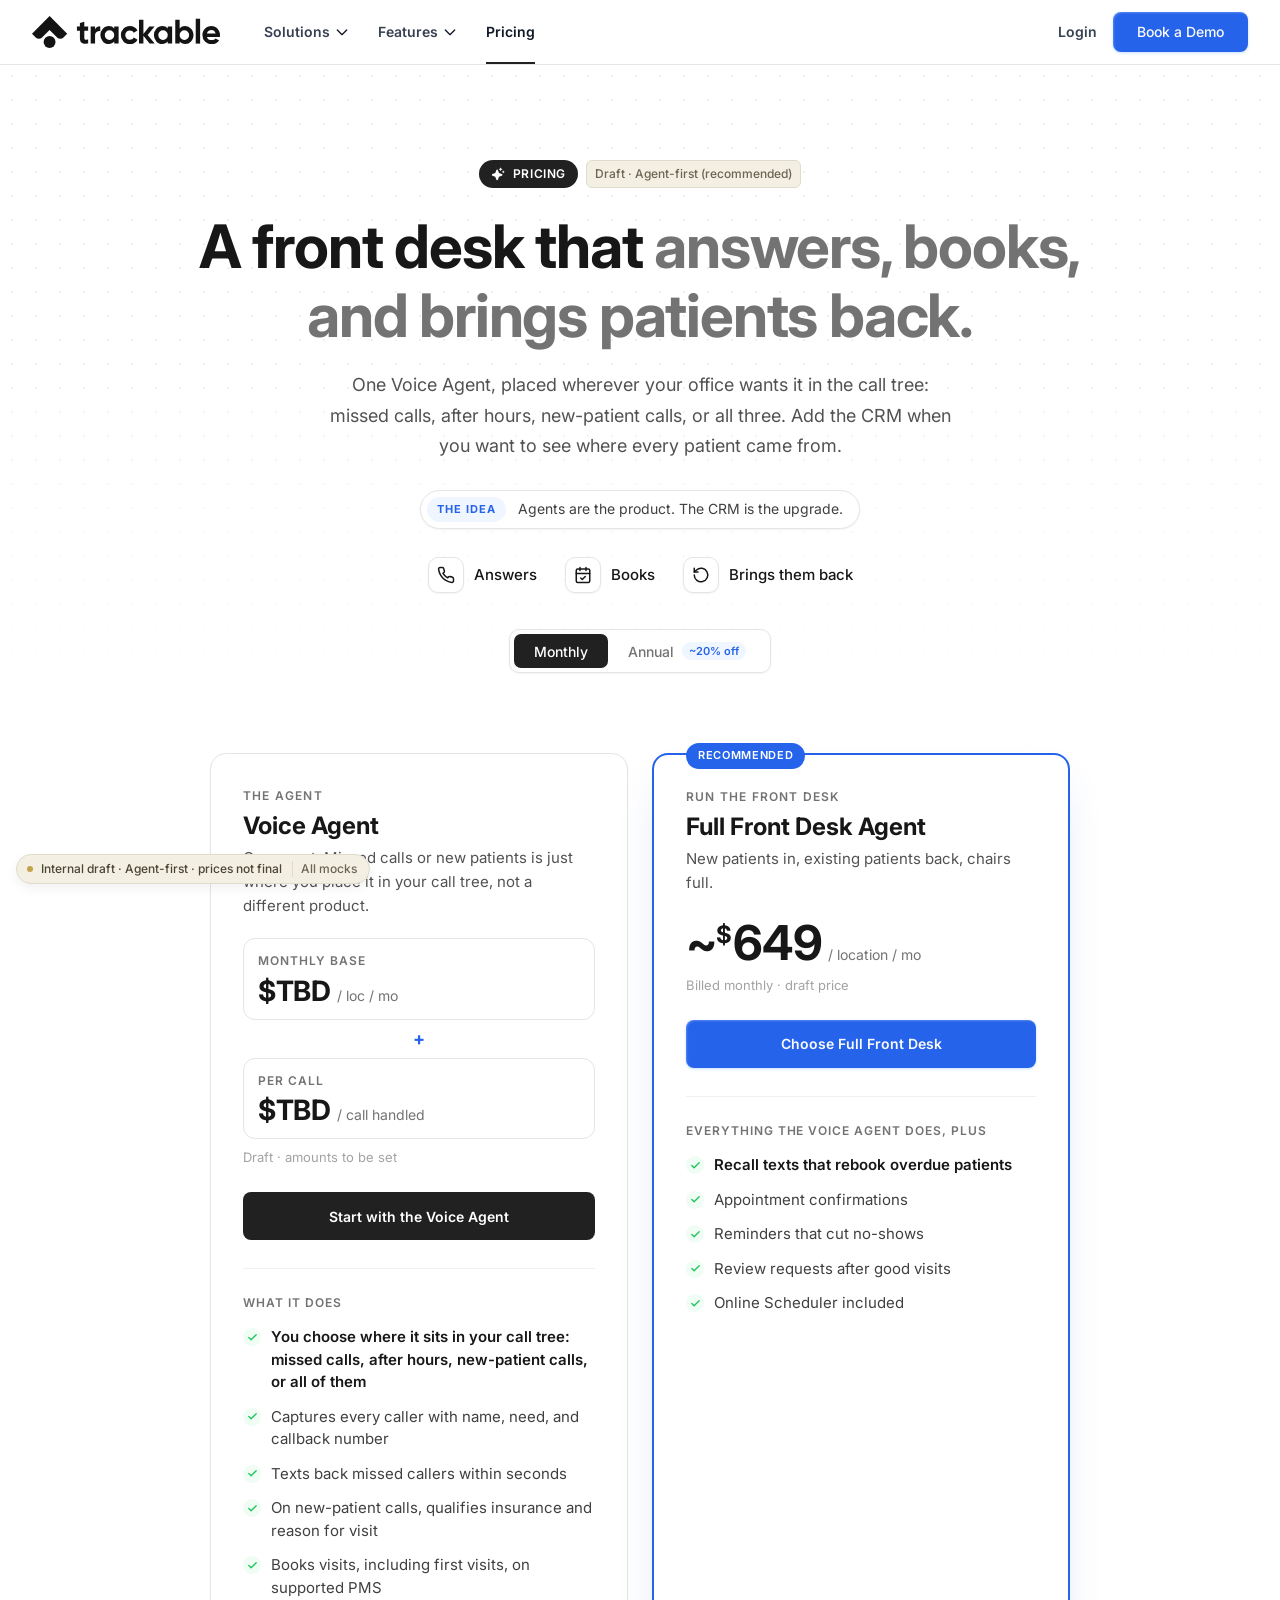
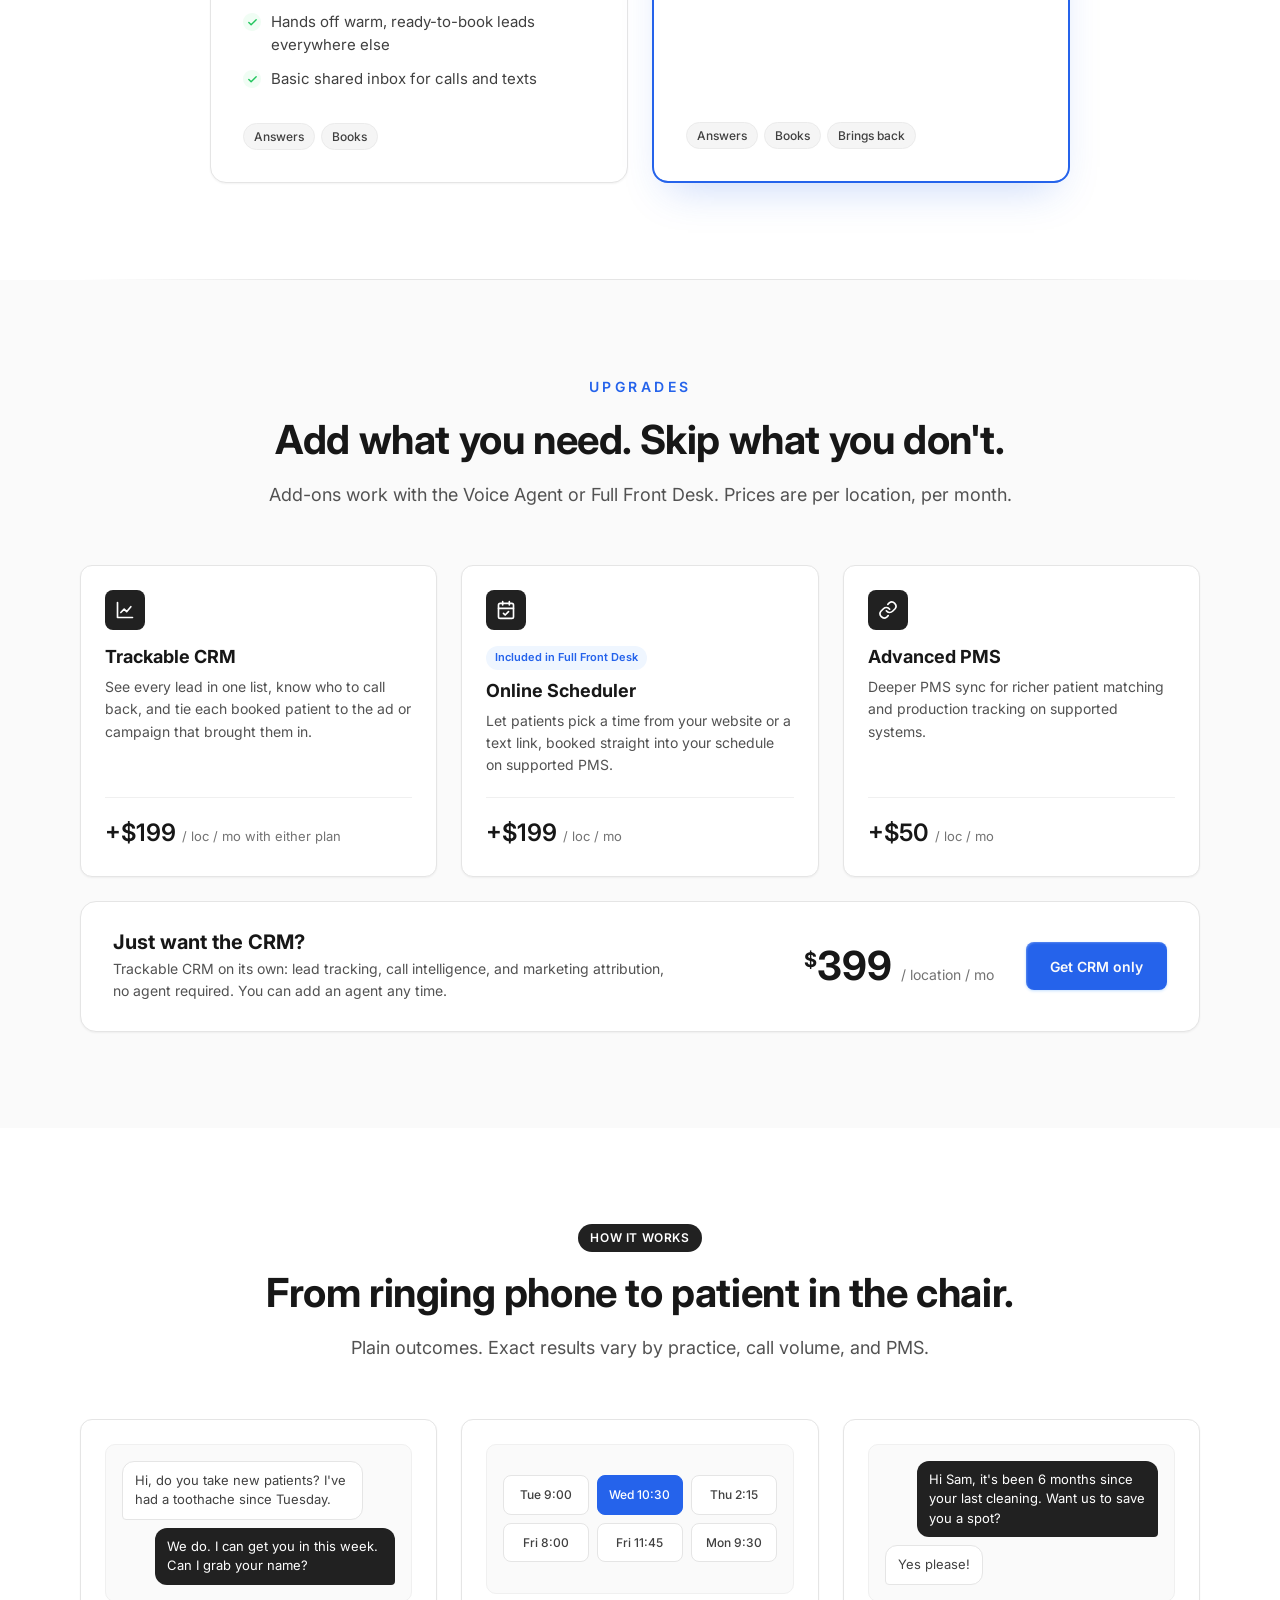
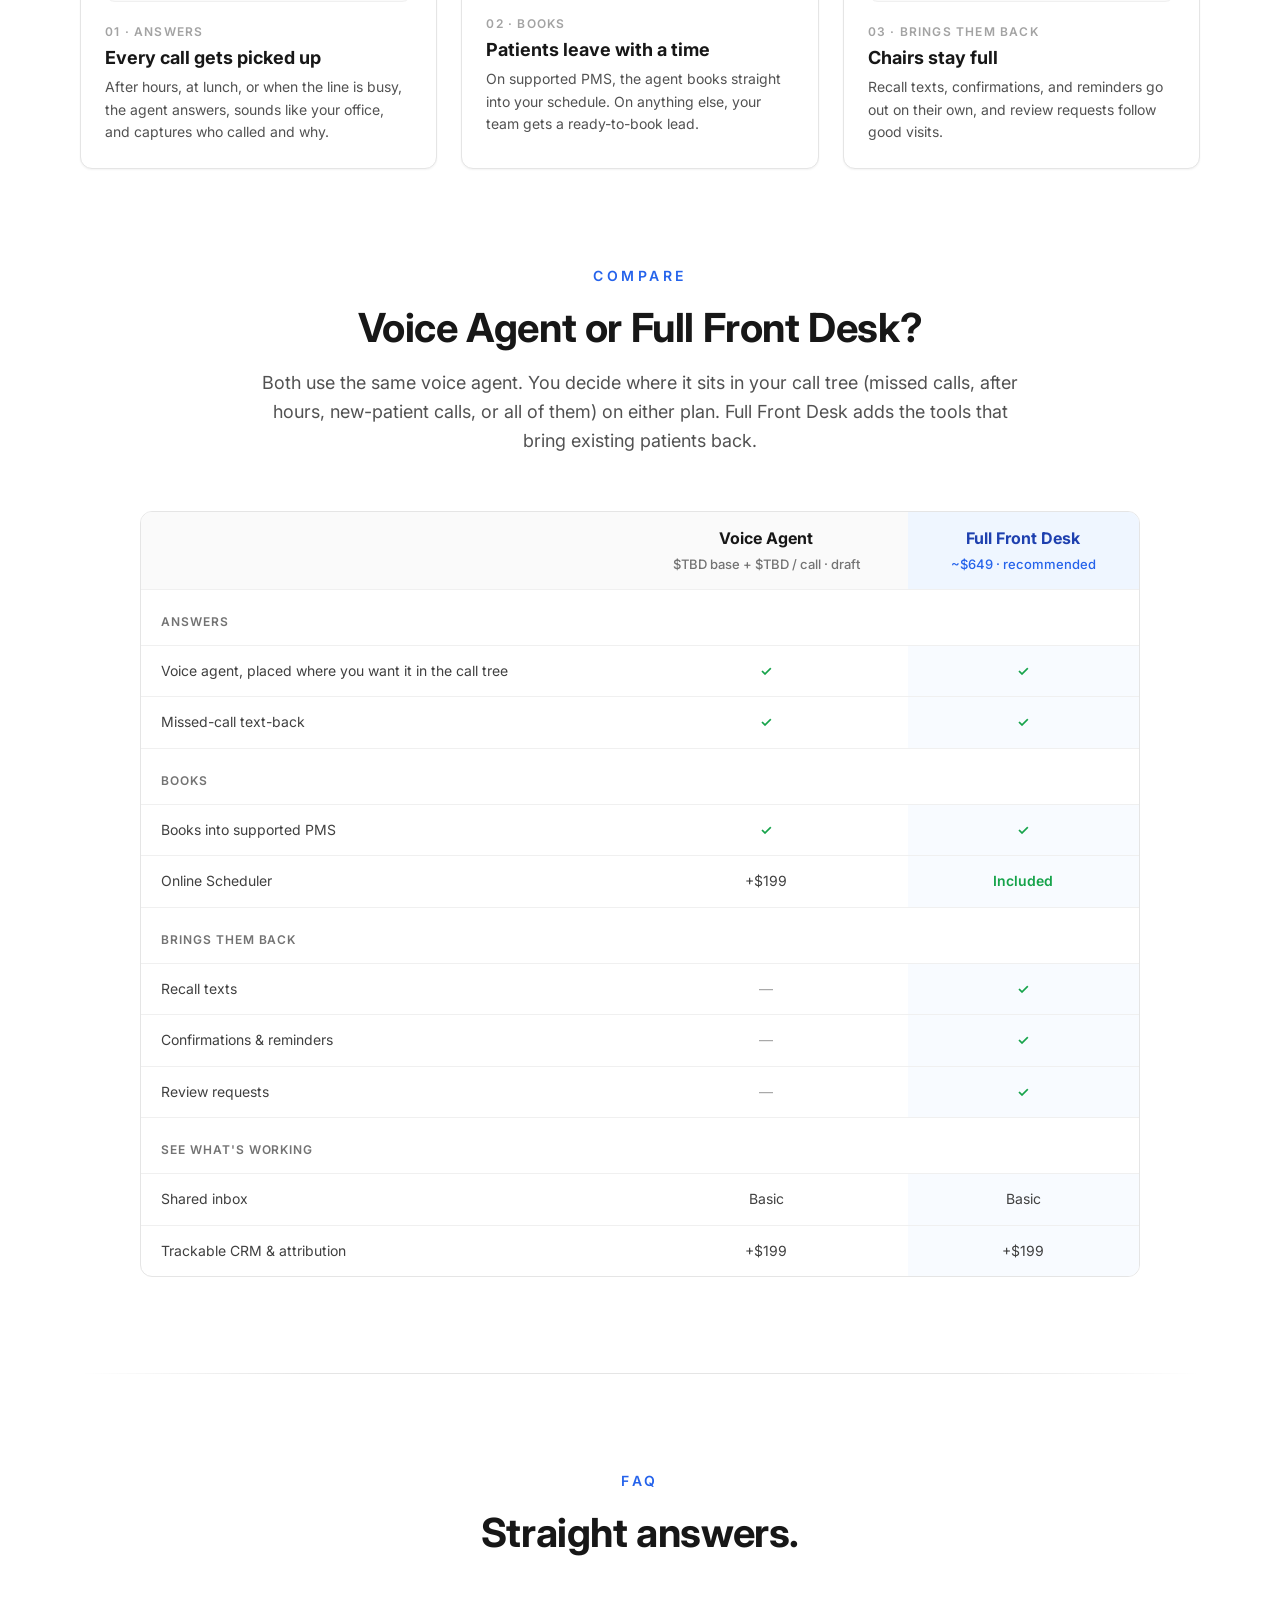
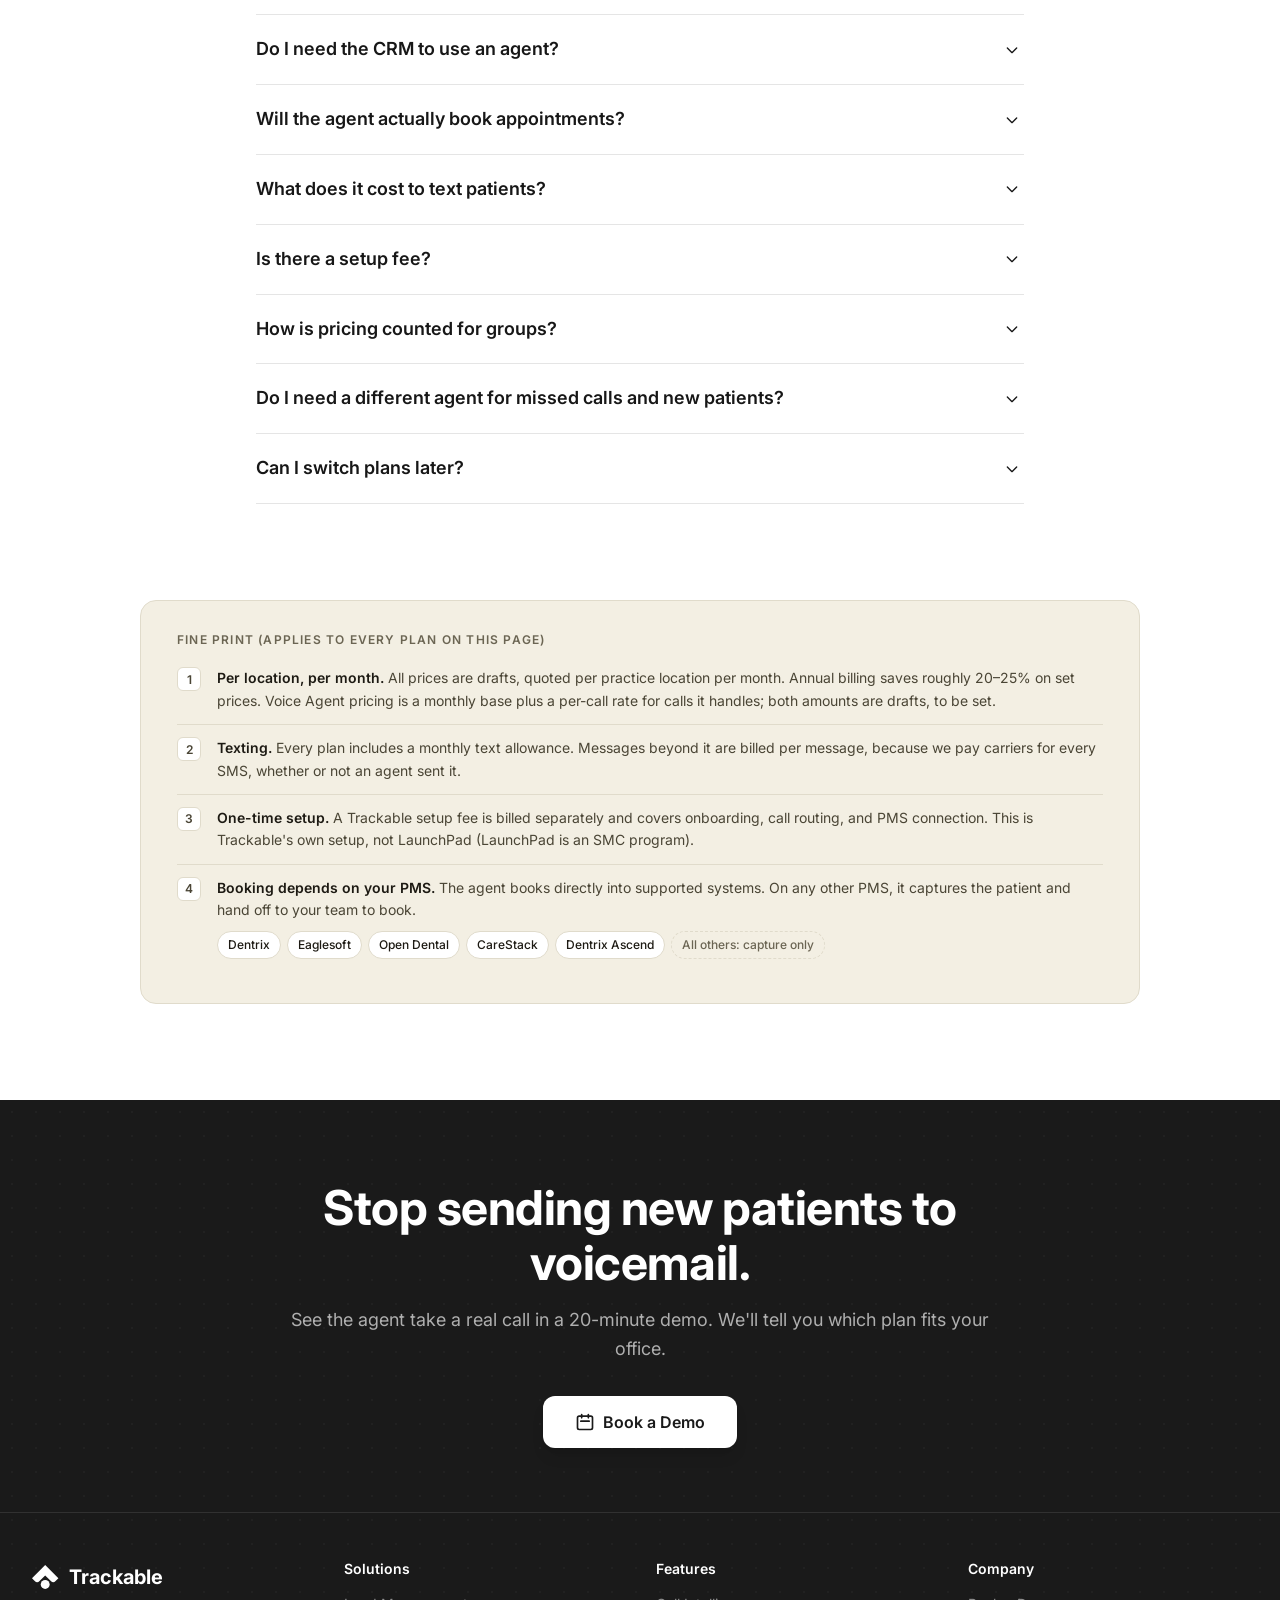
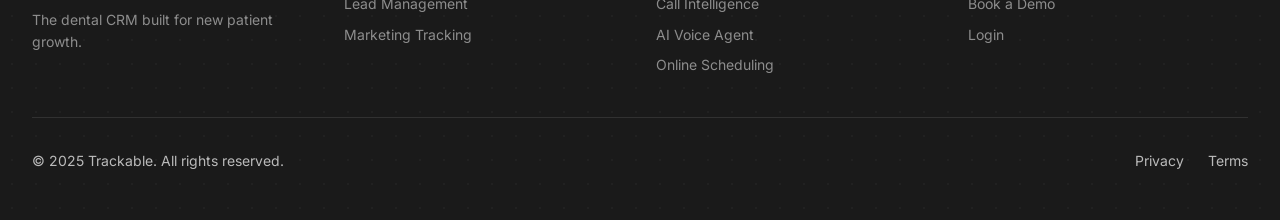
==== pricing-agent-first.html @ 1951ff26 "Unify missed-call and new-patient handling as one Voice Agent Replace the separate Missed Call and N" ====
<!doctype html>
<html lang="en"><head>
<meta charset="utf-8"><meta name="viewport" content="width=device-width,initial-scale=1">
<meta name="robots" content="noindex,nofollow">
<title>[Draft] Pricing — Agent-first · Trackable</title>
<link rel="icon" type="image/svg+xml" href="https://trackable.io/favicon.svg">
<link rel="stylesheet" href="styles.css">
</head><body>
<nav class="header-nav"><div class="wrap"><div class="bar">
  <div class="left">
    <a class="logo" href="index.html"><img src="trackable-logo-dark.svg" alt="Trackable"></a>
    <div class="links">
      <div class="dd"><button class="nav-link">Solutions<svg fill="none" stroke="currentColor" viewBox="0 0 24 24"><path stroke-linecap="round" stroke-linejoin="round" stroke-width="2" d="M19 9l-7 7-7-7"/></svg></button><div class="dd-panel"><div class="dd-card"><a class="dd-item" href="https://trackable.io/lead-management"><span class="ic"><svg xmlns="http://www.w3.org/2000/svg" width="18" height="18" fill="currentColor" viewBox="0 0 256 256"><path d="M136,108A52,52,0,1,1,84,56,52,52,0,0,1,136,108Z" opacity="0.2"></path><path d="M117.25,157.92a60,60,0,1,0-66.5,0A95.83,95.83,0,0,0,3.53,195.63a8,8,0,1,0,13.4,8.74,80,80,0,0,1,134.14,0,8,8,0,0,0,13.4-8.74A95.83,95.83,0,0,0,117.25,157.92ZM40,108a44,44,0,1,1,44,44A44.05,44.05,0,0,1,40,108Zm210.14,98.7a8,8,0,0,1-11.07-2.33A79.83,79.83,0,0,0,172,168a8,8,0,0,1,0-16,44,44,0,1,0-16.34-84.87,8,8,0,1,1-5.94-14.85,60,60,0,0,1,55.53,105.64,95.83,95.83,0,0,1,47.22,37.71A8,8,0,0,1,250.14,206.7Z"></path></svg></span><span><span class="t">Lead Management</span><br><span class="s">Capture and track every lead</span></span></a><a class="dd-item" href="https://trackable.io/marketing-tracking"><span class="ic"><svg xmlns="http://www.w3.org/2000/svg" width="18" height="18" fill="currentColor" viewBox="0 0 256 256"><path d="M224,64V208H32V48H208A16,16,0,0,1,224,64Z" opacity="0.2"></path><path d="M232,208a8,8,0,0,1-8,8H32a8,8,0,0,1-8-8V48a8,8,0,0,1,16,0V156.69l50.34-50.35a8,8,0,0,1,11.32,0L128,132.69,180.69,80H160a8,8,0,0,1,0-16h40a8,8,0,0,1,8,8v40a8,8,0,0,1-16,0V91.31l-58.34,58.35a8,8,0,0,1-11.32,0L96,123.31l-56,56V200H224A8,8,0,0,1,232,208Z"></path></svg></span><span><span class="t">Marketing Tracking</span><br><span class="s">Know what drives patients</span></span></a></div></div></div>
      <div class="dd"><button class="nav-link">Features<svg fill="none" stroke="currentColor" viewBox="0 0 24 24"><path stroke-linecap="round" stroke-linejoin="round" stroke-width="2" d="M19 9l-7 7-7-7"/></svg></button><div class="dd-panel"><div class="dd-card"><a class="dd-item" href="https://trackable.io/call-intelligence"><span class="ic"><svg xmlns="http://www.w3.org/2000/svg" width="18" height="18" fill="currentColor" viewBox="0 0 256 256"><path d="M208,96v64H48V96Z" opacity="0.2"></path><path d="M56,96v64a8,8,0,0,1-16,0V96a8,8,0,0,1,16,0ZM88,24a8,8,0,0,0-8,8V224a8,8,0,0,0,16,0V32A8,8,0,0,0,88,24Zm40,32a8,8,0,0,0-8,8V192a8,8,0,0,0,16,0V64A8,8,0,0,0,128,56Zm40,32a8,8,0,0,0-8,8v64a8,8,0,0,0,16,0V96A8,8,0,0,0,168,88Zm40-16a8,8,0,0,0-8,8v96a8,8,0,0,0,16,0V80A8,8,0,0,0,208,72Z"></path></svg></span><span><span class="t">Call Intelligence</span><br><span class="s">AI-powered call analysis</span></span></a><a class="dd-item" href="https://trackable.io/ai-voice-agent"><span class="ic"><svg xmlns="http://www.w3.org/2000/svg" width="18" height="18" fill="currentColor" viewBox="0 0 256 256"><path d="M194.82,151.43l-55.09,20.3-20.3,55.09a7.92,7.92,0,0,1-14.86,0l-20.3-55.09-55.09-20.3a7.92,7.92,0,0,1,0-14.86l55.09-20.3,20.3-55.09a7.92,7.92,0,0,1,14.86,0l20.3,55.09,55.09,20.3A7.92,7.92,0,0,1,194.82,151.43Z" opacity="0.2"></path><path d="M197.58,129.06,146,110l-19-51.62a15.92,15.92,0,0,0-29.88,0L78,110l-51.62,19a15.92,15.92,0,0,0,0,29.88L78,178l19,51.62a15.92,15.92,0,0,0,29.88,0L146,178l51.62-19a15.92,15.92,0,0,0,0-29.88ZM137,164.22a8,8,0,0,0-4.74,4.74L112,223.85,91.78,169A8,8,0,0,0,87,164.22L32.15,144,87,123.78A8,8,0,0,0,91.78,119L112,64.15,132.22,119a8,8,0,0,0,4.74,4.74L191.85,144ZM144,40a8,8,0,0,1,8-8h16V16a8,8,0,0,1,16,0V32h16a8,8,0,0,1,0,16H184V64a8,8,0,0,1-16,0V48H152A8,8,0,0,1,144,40ZM248,88a8,8,0,0,1-8,8h-8v8a8,8,0,0,1-16,0V96h-8a8,8,0,0,1,0-16h8V72a8,8,0,0,1,16,0v8h8A8,8,0,0,1,248,88Z"></path></svg></span><span><span class="t">AI Voice Agent</span><br><span class="s">Never miss a call</span></span></a><a class="dd-item" href="https://trackable.io/online-scheduling"><span class="ic"><svg xmlns="http://www.w3.org/2000/svg" width="18" height="18" fill="currentColor" viewBox="0 0 256 256"><path d="M216,48V88H40V48a8,8,0,0,1,8-8H208A8,8,0,0,1,216,48Z" opacity="0.2"></path><path d="M208,32H184V24a8,8,0,0,0-16,0v8H88V24a8,8,0,0,0-16,0v8H48A16,16,0,0,0,32,48V208a16,16,0,0,0,16,16H208a16,16,0,0,0,16-16V48A16,16,0,0,0,208,32ZM72,48v8a8,8,0,0,0,16,0V48h80v8a8,8,0,0,0,16,0V48h24V80H48V48ZM208,208H48V96H208V208Zm-38.34-85.66a8,8,0,0,1,0,11.32l-48,48a8,8,0,0,1-11.32,0l-24-24a8,8,0,0,1,11.32-11.32L116,164.69l42.34-42.35A8,8,0,0,1,169.66,122.34Z"></path></svg></span><span><span class="t">Online Scheduling</span><br><span class="s">Let patients book 24/7</span></span></a></div></div></div>
      <a class="nav-link active" href="index.html">Pricing</a>
    </div>
  </div>
  <div class="right">
    <a class="login" href="https://app.trackable.io/" target="_blank" rel="noopener">Login</a>
    <a class="btn btn-primary btn-s" href="https://calendly.com/trackable/demo" target="_blank" rel="noopener">Book a Demo</a>
    <button class="menu-btn" type="button" aria-controls="mnav" aria-expanded="false" aria-label="Open menu"><svg class="i-open" fill="none" stroke="currentColor" viewBox="0 0 24 24" aria-hidden="true"><path stroke-linecap="round" stroke-linejoin="round" stroke-width="2" d="M4 6h16M4 12h16M4 18h16"/></svg><svg class="i-close" fill="none" stroke="currentColor" viewBox="0 0 24 24" aria-hidden="true"><path stroke-linecap="round" stroke-linejoin="round" stroke-width="2" d="M6 18L18 6M6 6l12 12"/></svg></button>
  </div>
</div></div>
<div class="mnav" id="mnav" hidden><div class="wrap"><div class="mnav-group"><div class="mnav-label">Solutions</div><a class="mnav-item" href="https://trackable.io/lead-management"><span class="ic"><svg xmlns="http://www.w3.org/2000/svg" width="18" height="18" fill="currentColor" viewBox="0 0 256 256"><path d="M136,108A52,52,0,1,1,84,56,52,52,0,0,1,136,108Z" opacity="0.2"></path><path d="M117.25,157.92a60,60,0,1,0-66.5,0A95.83,95.83,0,0,0,3.53,195.63a8,8,0,1,0,13.4,8.74,80,80,0,0,1,134.14,0,8,8,0,0,0,13.4-8.74A95.83,95.83,0,0,0,117.25,157.92ZM40,108a44,44,0,1,1,44,44A44.05,44.05,0,0,1,40,108Zm210.14,98.7a8,8,0,0,1-11.07-2.33A79.83,79.83,0,0,0,172,168a8,8,0,0,1,0-16,44,44,0,1,0-16.34-84.87,8,8,0,1,1-5.94-14.85,60,60,0,0,1,55.53,105.64,95.83,95.83,0,0,1,47.22,37.71A8,8,0,0,1,250.14,206.7Z"></path></svg></span><span><span class="t">Lead Management</span><span class="s">Capture and track every lead</span></span></a><a class="mnav-item" href="https://trackable.io/marketing-tracking"><span class="ic"><svg xmlns="http://www.w3.org/2000/svg" width="18" height="18" fill="currentColor" viewBox="0 0 256 256"><path d="M224,64V208H32V48H208A16,16,0,0,1,224,64Z" opacity="0.2"></path><path d="M232,208a8,8,0,0,1-8,8H32a8,8,0,0,1-8-8V48a8,8,0,0,1,16,0V156.69l50.34-50.35a8,8,0,0,1,11.32,0L128,132.69,180.69,80H160a8,8,0,0,1,0-16h40a8,8,0,0,1,8,8v40a8,8,0,0,1-16,0V91.31l-58.34,58.35a8,8,0,0,1-11.32,0L96,123.31l-56,56V200H224A8,8,0,0,1,232,208Z"></path></svg></span><span><span class="t">Marketing Tracking</span><span class="s">Know what drives patients</span></span></a></div><div class="mnav-group"><div class="mnav-label">Features</div><a class="mnav-item" href="https://trackable.io/call-intelligence"><span class="ic"><svg xmlns="http://www.w3.org/2000/svg" width="18" height="18" fill="currentColor" viewBox="0 0 256 256"><path d="M208,96v64H48V96Z" opacity="0.2"></path><path d="M56,96v64a8,8,0,0,1-16,0V96a8,8,0,0,1,16,0ZM88,24a8,8,0,0,0-8,8V224a8,8,0,0,0,16,0V32A8,8,0,0,0,88,24Zm40,32a8,8,0,0,0-8,8V192a8,8,0,0,0,16,0V64A8,8,0,0,0,128,56Zm40,32a8,8,0,0,0-8,8v64a8,8,0,0,0,16,0V96A8,8,0,0,0,168,88Zm40-16a8,8,0,0,0-8,8v96a8,8,0,0,0,16,0V80A8,8,0,0,0,208,72Z"></path></svg></span><span><span class="t">Call Intelligence</span><span class="s">AI-powered call analysis</span></span></a><a class="mnav-item" href="https://trackable.io/ai-voice-agent"><span class="ic"><svg xmlns="http://www.w3.org/2000/svg" width="18" height="18" fill="currentColor" viewBox="0 0 256 256"><path d="M194.82,151.43l-55.09,20.3-20.3,55.09a7.92,7.92,0,0,1-14.86,0l-20.3-55.09-55.09-20.3a7.92,7.92,0,0,1,0-14.86l55.09-20.3,20.3-55.09a7.92,7.92,0,0,1,14.86,0l20.3,55.09,55.09,20.3A7.92,7.92,0,0,1,194.82,151.43Z" opacity="0.2"></path><path d="M197.58,129.06,146,110l-19-51.62a15.92,15.92,0,0,0-29.88,0L78,110l-51.62,19a15.92,15.92,0,0,0,0,29.88L78,178l19,51.62a15.92,15.92,0,0,0,29.88,0L146,178l51.62-19a15.92,15.92,0,0,0,0-29.88ZM137,164.22a8,8,0,0,0-4.74,4.74L112,223.85,91.78,169A8,8,0,0,0,87,164.22L32.15,144,87,123.78A8,8,0,0,0,91.78,119L112,64.15,132.22,119a8,8,0,0,0,4.74,4.74L191.85,144ZM144,40a8,8,0,0,1,8-8h16V16a8,8,0,0,1,16,0V32h16a8,8,0,0,1,0,16H184V64a8,8,0,0,1-16,0V48H152A8,8,0,0,1,144,40ZM248,88a8,8,0,0,1-8,8h-8v8a8,8,0,0,1-16,0V96h-8a8,8,0,0,1,0-16h8V72a8,8,0,0,1,16,0v8h8A8,8,0,0,1,248,88Z"></path></svg></span><span><span class="t">AI Voice Agent</span><span class="s">Never miss a call</span></span></a><a class="mnav-item" href="https://trackable.io/online-scheduling"><span class="ic"><svg xmlns="http://www.w3.org/2000/svg" width="18" height="18" fill="currentColor" viewBox="0 0 256 256"><path d="M216,48V88H40V48a8,8,0,0,1,8-8H208A8,8,0,0,1,216,48Z" opacity="0.2"></path><path d="M208,32H184V24a8,8,0,0,0-16,0v8H88V24a8,8,0,0,0-16,0v8H48A16,16,0,0,0,32,48V208a16,16,0,0,0,16,16H208a16,16,0,0,0,16-16V48A16,16,0,0,0,208,32ZM72,48v8a8,8,0,0,0,16,0V48h80v8a8,8,0,0,0,16,0V48h24V80H48V48ZM208,208H48V96H208V208Zm-38.34-85.66a8,8,0,0,1,0,11.32l-48,48a8,8,0,0,1-11.32,0l-24-24a8,8,0,0,1,11.32-11.32L116,164.69l42.34-42.35A8,8,0,0,1,169.66,122.34Z"></path></svg></span><span><span class="t">Online Scheduling</span><span class="s">Let patients book 24/7</span></span></a></div><div class="mnav-sep"></div><a class="mnav-link active" href="index.html" aria-current="page">Pricing</a><a class="mnav-link" href="https://app.trackable.io/" target="_blank" rel="noopener">Login</a><a class="btn btn-dark btn-block mnav-cta" href="https://calendly.com/trackable/demo" target="_blank" rel="noopener">Book a Demo</a></div></div>
</nav>
<section class="hero"><div class="wrap">
  <div class="meta"><span class="pill"><svg width="14" height="14" fill="currentColor" viewBox="0 0 256 256"><path d="M208,144a15.78,15.78,0,0,1-10.42,14.94L146,178l-19,51.62a15.92,15.92,0,0,1-29.88,0L78,178l-51.62-19a15.92,15.92,0,0,1,0-29.88L78,110l19-51.62a15.92,15.92,0,0,1,29.88,0L146,110l51.62,19A15.78,15.78,0,0,1,208,144ZM152,48h16V64a8,8,0,0,0,16,0V48h16a8,8,0,0,0,0-16H184V16a8,8,0,0,0-16,0V32H152a8,8,0,0,0,0,16Zm88,32h-8V72a8,8,0,0,0-16,0v8h-8a8,8,0,0,0,0,16h8v8a8,8,0,0,0,16,0V96h8a8,8,0,0,0,0-16Z"/></svg>Pricing</span><span class="draft-note">Draft · Agent-first (recommended)</span></div>
  <h1>A front desk that <em>answers, books, and brings patients back.</em></h1>
  <p class="lead">One Voice Agent, placed wherever your office wants it in the call tree: missed calls, after hours, new-patient calls, or all three. Add the CRM when you want to see where every patient came from.</p>
  <div class="thesis"><span>THE IDEA</span>Agents are the product. The CRM is the upgrade.</div>
  <div class="outcomes"><div class="outcome"><i><svg viewBox="0 0 24 24" fill="none" stroke-width="2" stroke-linecap="round" stroke-linejoin="round"><path d="M22 16.9v3a2 2 0 0 1-2.2 2 19.8 19.8 0 0 1-8.6-3.1 19.5 19.5 0 0 1-6-6A19.8 19.8 0 0 1 2.1 4.2 2 2 0 0 1 4.1 2h3a2 2 0 0 1 2 1.7c.1.9.4 1.8.7 2.7a2 2 0 0 1-.5 2.1L8 9.8a16 16 0 0 0 6 6l1.3-1.3a2 2 0 0 1 2.1-.4c.9.3 1.8.6 2.7.7a2 2 0 0 1 1.7 2z"/></svg></i>Answers</div><div class="outcome"><i><svg viewBox="0 0 24 24" fill="none" stroke-width="2" stroke-linecap="round" stroke-linejoin="round"><rect x="3" y="4" width="18" height="18" rx="2"/><path d="M16 2v4M8 2v4M3 10h18M9 16l2 2 4-4"/></svg></i>Books</div><div class="outcome"><i><svg viewBox="0 0 24 24" fill="none" stroke-width="2" stroke-linecap="round" stroke-linejoin="round"><path d="M3 12a9 9 0 1 0 3-6.7L3 8"/><path d="M3 3v5h5"/></svg></i>Brings them back</div></div>
  <div class="toggle" role="tablist"><button class="on" data-bill="m">Monthly</button><button data-bill="a">Annual <span class="save">~20% off</span></button></div>
</div></section>

<section class="plans" id="plans"><div class="wrap"><div class="plan-grid two">
  <div class="plan">
    <div class="tier">The agent</div><h3>Voice Agent</h3>
    <p class="pitch">One agent. Missed calls or new patients is just where you place it in your call tree, not a different product.</p>
    <div class="usage sm">
      <div class="row"><div class="k">Monthly base</div><div class="v"><b>$TBD</b><small>/ loc / mo</small></div></div>
      <div class="plus" aria-hidden="true">+</div>
      <div class="row"><div class="k">Per call</div><div class="v"><b>$TBD</b><small>/ call handled</small></div></div>
    </div>
    <div class="price-note" data-note-m="Draft · amounts to be set" data-note-a="Draft · annual terms to be set">Draft · amounts to be set</div>
    <a class="btn btn-dark btn-block" href="https://calendly.com/trackable/demo" target="_blank" rel="noopener">Start with the Voice Agent</a>
    <div class="divider-label">What it does</div>
    <ul class="feat">
      <li class="plus">You choose where it sits in your call tree: missed calls, after hours, new-patient calls, or all of them</li>
      <li>Captures every caller with name, need, and callback number</li>
      <li>Texts back missed callers within seconds</li>
      <li>On new-patient calls, qualifies insurance and reason for visit</li>
      <li>Books visits, including first visits, on supported PMS</li>
      <li>Hands off warm, ready-to-book leads everywhere else</li>
      <li>Basic shared inbox for calls and texts</li>
    </ul>
    <div class="outcome-line"><span class="chip">Answers</span><span class="chip">Books</span></div>
  </div>
  <div class="plan featured">
    <div class="badge">Recommended</div>
    <div class="tier">Run the front desk</div><h3>Full Front Desk Agent</h3>
    <p class="pitch">New patients in, existing patients back, chairs full.</p>
    <div class="price"><span class="amt">~<sup>$</sup><span data-m="649">649</span></span><span class="per">/ location / mo</span></div>
    <div class="price-note" data-note-m="Billed monthly · draft price" data-note-a="Billed annually · est. ~20–25% off">Billed monthly · draft price</div>
    <a class="btn btn-primary btn-block" href="https://calendly.com/trackable/demo" target="_blank" rel="noopener">Choose Full Front Desk</a>
    <div class="divider-label">Everything the Voice Agent does, plus</div>
    <ul class="feat">
      <li class="plus">Recall texts that rebook overdue patients</li>
      <li>Appointment confirmations</li>
      <li>Reminders that cut no-shows</li>
      <li>Review requests after good visits</li>
      <li>Online Scheduler included</li>
    </ul>
    <div class="outcome-line"><span class="chip">Answers</span><span class="chip">Books</span><span class="chip">Brings back</span></div>
  </div>
</div></div></section>
<div class="hairline"></div>

<section class="block subtle" id="addons"><div class="wrap">
  <div class="section-head"><span class="label">Upgrades</span><h2>Add what you need. Skip what you don't.</h2><p>Add-ons work with the Voice Agent or Full Front Desk. Prices are per location, per month.</p></div>
  <div class="addon-grid">
    <div class="addon"><div class="ic"><svg viewBox="0 0 24 24" fill="none" stroke-width="2" stroke-linecap="round" stroke-linejoin="round"><path d="M3 3v18h18"/><path d="M7 15l4-4 3 3 5-6"/></svg></div><h4>Trackable CRM</h4><p>See every lead in one list, know who to call back, and tie each booked patient to the ad or campaign that brought them in.</p><div class="ap"><b>+$199</b><small>/ loc / mo with either plan</small></div></div>
    <div class="addon"><div class="ic"><svg viewBox="0 0 24 24" fill="none" stroke-width="2" stroke-linecap="round" stroke-linejoin="round"><rect x="3" y="4" width="18" height="18" rx="2"/><path d="M16 2v4M8 2v4M3 10h18M9 16l2 2 4-4"/></svg></div><span class="incl">Included in Full Front Desk</span><h4>Online Scheduler</h4><p>Let patients pick a time from your website or a text link, booked straight into your schedule on supported PMS.</p><div class="ap"><b>+$199</b><small>/ loc / mo</small></div></div>
    <div class="addon"><div class="ic"><svg viewBox="0 0 24 24" fill="none" stroke-width="2" stroke-linecap="round" stroke-linejoin="round"><path d="M10 13a5 5 0 0 0 7.5.5l3-3a5 5 0 0 0-7-7l-1.7 1.7"/><path d="M14 11a5 5 0 0 0-7.5-.5l-3 3a5 5 0 0 0 7 7l1.7-1.7"/></svg></div><h4>Advanced PMS</h4><p>Deeper PMS sync for richer patient matching and production tracking on supported systems.</p><div class="ap"><b>+$50</b><small>/ loc / mo</small></div></div>
  </div>
  <div class="crm-strip">
    <div><h4>Just want the CRM?</h4><p>Trackable CRM on its own: lead tracking, call intelligence, and marketing attribution, no agent required. You can add an agent any time.</p></div>
    <div class="p"><sup>$</sup><span data-m="399">399</span> <small>/ location / mo</small></div>
    <a class="btn btn-primary" href="https://calendly.com/trackable/demo" target="_blank" rel="noopener">Get CRM only</a>
  </div>
</div></section>

<section class="block"><div class="wrap">
  <div class="section-head"><span class="pill">How it works</span><h2>From ringing phone to patient in the chair.</h2><p>Plain outcomes. Exact results vary by practice, call volume, and PMS.</p></div>
  <div class="journey">
  <div class="step"><div class="viz"><div class="bubble in">Hi, do you take new patients? I've had a toothache since Tuesday.</div><div class="bubble out">We do. I can get you in this week. Can I grab your name?</div></div><div class="n">01 · ANSWERS</div><h4>Every call gets picked up</h4><p>After hours, at lunch, or when the line is busy, the agent answers, sounds like your office, and captures who called and why.</p></div>
  <div class="step"><div class="viz"><div class="slot"><span>Tue 9:00</span><span class="pick">Wed 10:30</span><span>Thu 2:15</span></div><div class="slot"><span>Fri 8:00</span><span>Fri 11:45</span><span>Mon 9:30</span></div></div><div class="n">02 · BOOKS</div><h4>Patients leave with a time</h4><p>On supported PMS, the agent books straight into your schedule. On anything else, your team gets a ready-to-book lead.</p></div>
  <div class="step"><div class="viz"><div class="bubble out">Hi Sam, it's been 6 months since your last cleaning. Want us to save you a spot?</div><div class="bubble in">Yes please!</div></div><div class="n">03 · BRINGS THEM BACK</div><h4>Chairs stay full</h4><p>Recall texts, confirmations, and reminders go out on their own, and review requests follow good visits.</p></div>
</div>
</div></section>

<section class="block tight"><div class="wrap">
  <div class="section-head"><span class="label">Compare</span><h2>Voice Agent or Full Front Desk?</h2><p>Both use the same voice agent. You decide where it sits in your call tree (missed calls, after hours, new-patient calls, or all of them) on either plan. Full Front Desk adds the tools that bring existing patients back.</p></div>
  <div class="table-scroll"><table class="compare">
    <thead><tr><th></th><th>Voice Agent<small>$TBD base + $TBD / call · draft</small></th><th class="hl">Full Front Desk<small>~$649 · recommended</small></th></tr></thead>
    <tbody>
      <tr class="group"><td colspan="3"><span>Answers</span></td></tr>
      <tr><td>Voice agent, placed where you want it in the call tree</td><td class="y">✓</td><td class="y hl">✓</td></tr>
      <tr><td>Missed-call text-back</td><td class="y">✓</td><td class="y hl">✓</td></tr>
      <tr class="group"><td colspan="3"><span>Books</span></td></tr>
      <tr><td>Books into supported PMS</td><td class="y">✓</td><td class="y hl">✓</td></tr>
      <tr><td>Online Scheduler</td><td>+$199</td><td class="y hl">Included</td></tr>
      <tr class="group"><td colspan="3"><span>Brings them back</span></td></tr>
      <tr><td>Recall texts</td><td class="n">—</td><td class="y hl">✓</td></tr>
      <tr><td>Confirmations &amp; reminders</td><td class="n">—</td><td class="y hl">✓</td></tr>
      <tr><td>Review requests</td><td class="n">—</td><td class="y hl">✓</td></tr>
      <tr class="group"><td colspan="3"><span>See what's working</span></td></tr>
      <tr><td>Shared inbox</td><td>Basic</td><td class="hl">Basic</td></tr>
      <tr><td>Trackable CRM &amp; attribution</td><td>+$199</td><td class="hl">+$199</td></tr>
    </tbody></table></div>
</div></section>
<div class="hairline"></div>

<section class="block" id="faq"><div class="wrap">
  <div class="section-head"><span class="label">FAQ</span><h2>Straight answers.</h2></div>
  <div class="faq"><details><summary>Do I need the CRM to use an agent?</summary><p>No. The Voice Agent and Full Front Desk both work on their own and include a basic inbox. Add the CRM when you want full lead tracking and to see which marketing brings in patients.</p></details><details><summary>Will the agent actually book appointments?</summary><p>Yes, on Dentrix, Eaglesoft, Open Dental, CareStack, and Dentrix Ascend. On other systems it captures the patient and hands your team a ready-to-book lead.</p></details><details><summary>What does it cost to text patients?</summary><p>Each plan includes a monthly text allowance. Beyond that, texts are billed per message, because carriers charge us for every SMS.</p></details><details><summary>Is there a setup fee?</summary><p>Yes, a one-time Trackable setup fee covers onboarding, call routing, and PMS connection. It's separate from LaunchPad, which is an SMC program.</p></details><details><summary>How is pricing counted for groups?</summary><p>Per location, per month. Each office that uses an agent or the CRM counts as one location.</p></details><details><summary>Do I need a different agent for missed calls and new patients?</summary><p>No. It's the same Voice Agent. Point it at missed calls, after-hours calls, new-patient calls, or all of them; changing where it sits in your call tree doesn't change the product.</p></details><details><summary>Can I switch plans later?</summary><p>Yes. Move between the Voice Agent and Full Front Desk as your needs change.</p></details></div>
</div></section>

<section class="block tight" id="fine-print"><div class="wrap">
<div class="footnotes">
  <h5>Fine print (applies to every plan on this page)</h5>
  <div class="fn"><span class="k">1</span><div><b>Per location, per month.</b> All prices are drafts, quoted per practice location per month. Annual billing saves roughly 20–25% on set prices. Voice Agent pricing is a monthly base plus a per-call rate for calls it handles; both amounts are drafts, to be set.</div></div>
  <div class="fn"><span class="k">2</span><div><b>Texting.</b> Every plan includes a monthly text allowance. Messages beyond it are billed per message, because we pay carriers for every SMS, whether or not an agent sent it.</div></div>
  <div class="fn"><span class="k">3</span><div><b>One-time setup.</b> A Trackable setup fee is billed separately and covers onboarding, call routing, and PMS connection. This is Trackable's own setup, not LaunchPad (LaunchPad is an SMC program).</div></div>
  <div class="fn"><span class="k">4</span><div><b>Booking depends on your PMS.</b> The agent books directly into supported systems. On any other PMS, it captures the patient and hand off to your team to book.
    <div class="pms"><span>Dentrix</span><span>Eaglesoft</span><span>Open Dental</span><span>CareStack</span><span>Dentrix Ascend</span><span class="cap">All others: capture only</span></div></div></div>
</div>
</div></section>

<section class="footer-nav">
  <div class="cta"><h2>Stop sending new patients to voicemail.</h2><p>See the agent take a real call in a 20-minute demo. We'll tell you which plan fits your office.</p><a class="btn btn-white" href="https://calendly.com/trackable/demo" target="_blank" rel="noopener"><svg fill="none" stroke="currentColor" viewBox="0 0 24 24"><path stroke-linecap="round" stroke-linejoin="round" stroke-width="2" d="M8 7V3m8 4V3m-9 8h10M5 21h14a2 2 0 002-2V7a2 2 0 00-2-2H5a2 2 0 00-2 2v12a2 2 0 002 2z"/></svg>Book a Demo</a></div>
  <footer class="site-footer"><div class="wrap">
    <div class="grid">
      <div><div class="brand"><span class="glyph"><img src="trackable-logo-white.svg" alt=""></span><span>Trackable</span></div><p>The dental CRM built for new patient growth.</p></div>
      <div><h4>Solutions</h4><ul><li><a href="https://trackable.io/lead-management">Lead Management</a></li><li><a href="https://trackable.io/marketing-tracking">Marketing Tracking</a></li></ul></div>
      <div><h4>Features</h4><ul><li><a href="https://trackable.io/call-intelligence">Call Intelligence</a></li><li><a href="https://trackable.io/ai-voice-agent">AI Voice Agent</a></li><li><a href="https://trackable.io/online-scheduling">Online Scheduling</a></li></ul></div>
      <div><h4>Company</h4><ul><li><a href="https://calendly.com/trackable/demo" target="_blank" rel="noopener">Book a Demo</a></li><li><a href="https://app.trackable.io/" target="_blank" rel="noopener">Login</a></li></ul></div>
    </div>
    <div class="legal"><p>© 2025 Trackable. All rights reserved.</p><div class="links"><a href="https://trackable.io/privacy">Privacy</a><a href="https://trackable.io/terms">Terms</a></div></div>
  </div></footer>
</section>
<div class="draft-badge" role="note"><span class="dot"></span>Internal draft · Agent-first · prices not final<a href="index.html">All mocks</a></div>
<script>
document.querySelectorAll('[data-bill]').forEach(b=>b.addEventListener('click',()=>{
  const a=b.dataset.bill==='a';
  document.querySelectorAll('[data-bill]').forEach(x=>x.classList.toggle('on',x===b));
  document.querySelectorAll('[data-m]').forEach(el=>{const m=+el.dataset.m;el.textContent=a?Math.round(m*0.8):m;});
  document.querySelectorAll('[data-note-m]').forEach(el=>{el.textContent=a?el.dataset.noteA:el.dataset.noteM;});
}));
</script>
<script src="nav.js" defer></script>
</body></html>
---- styles.css ----
/* ==========================================================================
   Trackable packaging mocks — styled to match trackable.io (marketing site)
   Tokens, type and components mirror https://trackable.io/assets/index-B4_zOFO2.css
   ========================================================================== */
@import url("https://fonts.googleapis.com/css2?family=Inter:wght@300;400;500;600;700&display=swap");
@import url("https://api.fontshare.com/v2/css?f[]=gilroy@400,500,600,700,800&display=swap");

:root{
  /* live :root tokens */
  --brand-primary-xstrong:#1e40af;
  --brand-primary-strong:#1d4ed8;
  --brand-primary-default:#2563eb;
  --text-inverse-strong:#fafafa;
  --text-default:#404040;
  --text-strong:#171717;
  --text-soft:#a3a3a3;
  --text-subtle:#737373;
  --bg-subtle:#fafafa;
  --border-default:#0000001a;
  --border-strong:#00000029;
  --radius-6:6px; --radius-8:8px; --radius-12:12px;
  /* live dark surfaces */
  --ink:#212121;        /* btn-dark, pills, icon tiles */
  --ink-900:#141414;    /* logo ink */
  --ink-footer:#1a1a1a; /* footer / closing CTA section */
  /* live warm (cream) tokens */
  --warm-surface-alt:#f3efe3;
  --warm-border:#e0dbcb;
  --warm-ink-500:#6b6553;
  --warm-ink-700:#4a4535;
  --danger:#dc2626; --danger-strong:#991b1b;
  --font-heading:"Gilroy","Inter",-apple-system,BlinkMacSystemFont,sans-serif;
  --font-sans:"Inter",-apple-system,BlinkMacSystemFont,sans-serif;
  --font-mono:ui-monospace,SFMono-Regular,Menlo,Monaco,Consolas,monospace;
}

*,*::before,*::after{box-sizing:border-box;margin:0;padding:0}
html{scroll-behavior:smooth;scroll-padding-top:80px}
body{font-family:var(--font-sans);color:var(--text-default);background:#fff;font-size:16px;line-height:1.6;-webkit-font-smoothing:antialiased;padding-top:64px}
a{color:inherit;text-decoration:none}
img{display:block;max-width:100%}
ul{list-style:none}
h1,h2,h3,h4,h5,h6{font-family:var(--font-heading);color:var(--text-strong);font-weight:700;line-height:1.2}
h1{font-size:3.75rem;letter-spacing:-.02em}
h2{font-size:2.5rem;letter-spacing:-.01em}
b,strong{color:var(--text-strong);font-weight:600}

.wrap{max-width:1280px;margin:0 auto;padding:0 32px}
.wrap-narrow{max-width:1120px;margin:0 auto;padding:0 32px}
@media (max-width:640px){.wrap,.wrap-narrow{padding:0 16px}}

/* ---------- Buttons (live .btn / .btn-s / .btn-m / .btn-primary / .btn-secondary / .btn-dark) ---------- */
.btn{cursor:pointer;border:none;display:inline-flex;align-items:center;justify-content:center;gap:8px;font-family:var(--font-sans);line-height:1.25;text-decoration:none;transition:all .2s;white-space:nowrap;border-radius:var(--radius-8);height:48px;padding:16px 24px;font-size:14px;font-weight:600}
.btn-s{height:40px;padding:12px 24px;font-size:14px;font-weight:500}
.btn-primary{background:var(--brand-primary-default);color:var(--text-inverse-strong);box-shadow:0 1px 3px #0a7cff3d,inset 1px 1px 2px #ffffff3d}
.btn-primary:hover{background:var(--brand-primary-strong)}
.btn-secondary{background:#fff;color:var(--brand-primary-default);border:1px solid var(--brand-primary-default)}
.btn-secondary:hover{background:#eff6ff}
.btn-dark{background:var(--ink);color:#fff}
.btn-dark:hover{background:#000}
.btn-white{background:#fff;color:var(--ink-footer);border-radius:12px;padding:16px 32px;height:auto;font-size:16px;box-shadow:0 10px 15px -3px #0000001a,0 4px 6px -4px #0000001a}
.btn-white:hover{background:#ffffffe6;box-shadow:0 20px 25px -5px #0000001a}
.btn-block{width:100%}
.btn svg{width:20px;height:20px}

/* ---------- Header (clone of live .header-nav) ---------- */
.header-nav{position:fixed;top:0;left:0;right:0;z-index:1000;background:#ffffffcc;backdrop-filter:blur(24px);-webkit-backdrop-filter:blur(24px);border-bottom:1px solid var(--border-default)}
.header-nav .bar{display:flex;align-items:center;justify-content:space-between;height:64px}
.header-nav .left{display:flex;align-items:center;gap:32px}
.header-nav .logo img{height:32px;width:auto}
.header-nav .links{display:flex;align-items:center;gap:4px}
.header-nav .right{display:flex;align-items:center;gap:16px}
.nav-link{padding:8px 12px;font-size:14px;font-weight:600;color:#374151;display:flex;align-items:center;gap:4px;background:none;border:0;font-family:inherit;cursor:pointer;transition:color .15s}
.nav-link:hover,.nav-link.active{color:#111827}
.nav-link.active{position:relative}
.nav-link.active::after{content:"";position:absolute;left:12px;right:12px;bottom:-13px;height:2px;background:var(--ink)}
.nav-link svg{width:16px;height:16px;color:#111827;transition:transform .2s}
.dd{position:relative}
.dd:hover .nav-link svg{transform:rotate(180deg)}
.dd-panel{position:absolute;top:100%;left:0;padding-top:12px;opacity:0;visibility:hidden;transform:translateY(8px);transition:all .2s}
.dd:hover .dd-panel,.dd:focus-within .dd-panel,.dd.open .dd-panel{opacity:1;visibility:visible;transform:none}
.dd.open .nav-link svg{transform:rotate(180deg)}
.dd-card{background:#fff;border:1px solid #f3f4f6;border-radius:12px;padding:8px;min-width:280px;box-shadow:0 20px 25px -5px #0000001a,0 8px 10px -6px #0000001a}
.dd-item{display:flex;gap:12px;align-items:flex-start;padding:12px;border-radius:8px;transition:background .15s}
.dd-item:hover{background:#f9fafb}
.dd-item .ic{width:36px;height:36px;border-radius:8px;background:linear-gradient(135deg,#f3f4f6,#e5e7eb);display:flex;align-items:center;justify-content:center;flex-shrink:0;color:#374151;transition:all .15s}
.dd-item:hover .ic{background:var(--ink);color:#fff}
.dd-item .t{font-size:14px;font-weight:600;color:#111827;line-height:1.4}
.dd-item .s{font-size:12px;color:#4b5563;line-height:1.4}
.login{font-size:14px;font-weight:600;color:#374151}
.login:hover{color:#111827}
/* Mobile menu (mirrors live #mobile-menu-btn / #mobile-menu: hamburger, grouped list, Login, dark Book a Demo) */
.menu-btn{display:none;align-items:center;justify-content:center;width:48px;height:48px;margin-right:-12px;border:0;background:none;color:#1f2937;cursor:pointer;border-radius:8px}
.menu-btn svg{width:24px;height:24px}
.menu-btn .i-close,.menu-open .menu-btn .i-open{display:none}
.menu-open .menu-btn .i-close{display:block}
.menu-btn:focus-visible,.mnav a:focus-visible{outline:2px solid var(--brand-primary-default);outline-offset:2px}
.mnav{display:none}
@media (max-width:767px){
  .header-nav .links,.login,.header-nav .right>.btn{display:none}
  .menu-btn{display:inline-flex}
  .header-nav .logo{display:flex;align-items:center;min-height:48px}
  .header-nav.menu-open{background:#fff}
  .mnav:not([hidden]){display:block;position:absolute;top:100%;left:0;right:0;max-height:calc(100vh - 64px);max-height:calc(100dvh - 64px);overflow-y:auto;overscroll-behavior:contain;background:#fff;border-top:1px solid #0000000d;padding:16px 0 24px;box-shadow:0 24px 32px -16px #0000002e}
  html.nav-locked{overflow:hidden}
  .mnav-group{padding-bottom:12px;margin-bottom:12px;border-bottom:1px solid #0000000d}
  .mnav-label{padding:8px 12px;font-size:12px;font-weight:600;letter-spacing:.05em;text-transform:uppercase;color:#a3a3a3}
  .mnav-item{display:flex;align-items:center;gap:12px;min-height:56px;padding:8px 12px;border-radius:8px}
  .mnav-item:active,.mnav-link:active{background:#f9fafb}
  .mnav-item .ic{width:32px;height:32px;border-radius:8px;background:#f3f4f6;color:#374151;display:flex;align-items:center;justify-content:center;flex-shrink:0}
  .mnav-item .ic svg{width:16px;height:16px}
  .mnav-item .t{display:block;font-size:15px;font-weight:500;color:var(--text-strong);line-height:1.3}
  .mnav-item .s{display:block;font-size:12px;color:#737373;line-height:1.4}
  .mnav-sep{display:none}
  .mnav-link{display:flex;align-items:center;min-height:48px;padding:0 12px;border-radius:8px;font-size:15px;font-weight:500;color:#404040}
  .mnav-link.active{color:var(--text-strong);font-weight:600}
  .mnav-cta{margin-top:12px}
}

/* ---------- Internal draft badge (quiet, fixed) ---------- */
.draft-badge{position:fixed;left:16px;bottom:16px;z-index:900;display:inline-flex;align-items:center;gap:8px;padding:6px 12px 6px 10px;border-radius:999px;background:var(--warm-surface-alt);border:1px solid var(--warm-border);color:var(--warm-ink-700);font-size:12px;font-weight:500;line-height:1.3;box-shadow:0 4px 12px #0000000f}
.draft-badge .dot{width:6px;height:6px;border-radius:50%;background:#c2a24a;flex-shrink:0}
.draft-badge a{color:var(--warm-ink-500);border-left:1px solid var(--warm-border);padding-left:8px;margin-left:2px}
.draft-badge a:hover{color:var(--text-strong)}
.draft-badge.stop{background:#fef2f2;border-color:#fecaca;color:var(--danger-strong)}
.draft-badge.stop .dot{background:var(--danger)}
.draft-badge.stop a{color:#b91c1c;border-color:#fecaca}
.draft-note{display:inline-flex;align-items:center;gap:6px;font-size:12px;font-weight:500;color:var(--warm-ink-500);background:var(--warm-surface-alt);border:1px solid var(--warm-border);border-radius:6px;padding:3px 8px}
.draft-note.stop{background:#fef2f2;border-color:#fecaca;color:var(--danger-strong)}

/* ---------- Sections ---------- */
section{position:relative}
.block{padding:96px 0}
.block.tight{padding-top:0}
.block.subtle{background:var(--bg-subtle)}
.dots{background-image:radial-gradient(circle,#00000012 1px,transparent 1px);background-size:24px 24px}
.hairline{height:1px;max-width:1120px;margin:0 auto;background:linear-gradient(90deg,transparent,#e5e5e5 20%,#e5e5e5 80%,transparent)}

/* Eyebrows: dark pill (live: "AI VOICE AGENT", "CAPABILITIES") and blue label (live: "THE PROBLEM") */
.pill{display:inline-flex;align-items:center;gap:8px;padding:6px 12px;border-radius:999px;background:var(--ink);color:#fff;font-size:12px;font-weight:600;text-transform:uppercase;letter-spacing:.05em;line-height:1.33}
.pill svg{width:14px;height:14px}
.label{display:block;font-size:14px;font-weight:600;color:var(--brand-primary-default);text-transform:uppercase;letter-spacing:.25em;margin-bottom:16px}
.label.red{color:var(--danger)}

.section-head{text-align:center;max-width:768px;margin:0 auto 56px}
.section-head h2{font-size:40px;line-height:1.25;margin-bottom:16px}
.section-head p{font-size:18px;color:#525252;line-height:1.6}
.section-head .pill{margin-bottom:16px}
@media (max-width:767px){.section-head h2{font-size:30px}}

/* ---------- Hero ---------- */
.hero{padding:96px 0 56px;text-align:center;overflow:hidden}
.hero::before{content:"";position:absolute;inset:0;background-image:radial-gradient(circle,#0000000f 1px,transparent 1px);background-size:24px 24px;-webkit-mask-image:linear-gradient(#000 40%,transparent);mask-image:linear-gradient(#000 40%,transparent);pointer-events:none}
.hero .wrap{position:relative}
.hero .meta{display:flex;justify-content:center;gap:8px;flex-wrap:wrap;margin-bottom:24px}
.hero h1{font-size:60px;line-height:1.15;max-width:900px;margin:0 auto 20px;font-weight:700}
.hero h1 em{font-style:normal;color:var(--text-subtle)}
.hero .lead{font-size:18px;line-height:1.7;color:#525252;max-width:640px;margin:0 auto}
.hero .ctas{display:flex;justify-content:center;gap:12px;margin-top:32px;flex-wrap:wrap}
@media (max-width:767px){.hero{padding:64px 0 40px}.hero h1{font-size:38px}}

.thesis{display:inline-flex;align-items:center;gap:12px;margin-top:28px;padding:6px 16px 6px 6px;border:1px solid #e5e5e5;border-radius:999px;background:#fff;font-size:14px;color:var(--text-default);box-shadow:0 1px 2px #0000000d}
.thesis span{flex-shrink:0;white-space:nowrap;background:#eff6ff;color:var(--brand-primary-default);font-size:11px;font-weight:700;letter-spacing:.08em;padding:4px 10px;border-radius:999px}

.outcomes{display:flex;justify-content:center;flex-wrap:wrap;gap:8px 28px;margin-top:28px}
.outcome{display:flex;align-items:center;gap:10px;font-size:15px;font-weight:500;color:var(--text-strong)}
.outcome i{width:36px;height:36px;border-radius:10px;border:1px solid #e5e5e5;background:#fff;display:flex;align-items:center;justify-content:center;box-shadow:0 1px 2px #0000000d}
.outcome svg{width:18px;height:18px;stroke:var(--text-strong)}

/* Billing toggle — mirrors live tab control */
.toggle{display:inline-flex;margin-top:36px;border:1px solid #e5e5e5;border-radius:10px;padding:4px;background:#fff;box-shadow:0 1px 2px #0000000d}
.toggle button{border:0;background:none;font-family:inherit;font-size:14px;font-weight:500;color:var(--text-subtle);padding:8px 20px;border-radius:7px;cursor:pointer;display:flex;align-items:center;gap:8px;transition:all .15s}
.toggle button.on{background:var(--ink);color:#fff}
.toggle .save{font-size:11px;font-weight:600;padding:2px 7px;border-radius:999px;background:#eff6ff;color:var(--brand-primary-default)}
.toggle button.on .save{background:#ffffff26;color:#fff}

/* ---------- Plan cards ---------- */
.plans{padding:24px 0 96px}
.plan-grid{display:grid;grid-template-columns:repeat(3,1fr);gap:24px;max-width:1120px;margin:0 auto;align-items:stretch}
.plan-grid.two{grid-template-columns:repeat(2,1fr);max-width:860px}
@media (max-width:960px){.plan-grid,.plan-grid.two{grid-template-columns:1fr;max-width:520px}}
.plan{position:relative;background:#fff;border:1px solid #e5e5e5;border-radius:16px;padding:32px;display:flex;flex-direction:column;box-shadow:0 1px 2px #0000000d;transition:box-shadow .2s}
.plan:hover{box-shadow:0 10px 30px -10px #0000001f}
.plan.featured{border:2px solid var(--brand-primary-default);box-shadow:0 20px 40px -16px #2563eb40}
.plan .badge{position:absolute;top:-12px;left:32px;padding:4px 12px;border-radius:999px;font-size:11px;font-weight:600;letter-spacing:.06em;text-transform:uppercase;background:var(--brand-primary-default);color:#fff}
.plan .badge.dark{background:var(--ink)}
.tier{font-size:12px;font-weight:600;text-transform:uppercase;letter-spacing:.1em;color:var(--text-subtle)}
.plan h3{font-size:24px;margin-top:6px}
.pitch{font-size:15px;color:#525252;margin-top:6px;min-height:48px}
.price{display:flex;align-items:baseline;gap:6px;margin-top:24px;flex-wrap:wrap}
.price .amt{font-family:var(--font-heading);font-weight:700;font-size:48px;line-height:1;color:var(--text-strong);letter-spacing:-.02em}
.price .amt sup{font-size:24px;vertical-align:top;position:relative;top:4px;margin-right:2px}
.price .per{font-size:14px;color:var(--text-subtle)}
.price-note{font-size:13px;color:var(--text-soft);margin:8px 0 24px}
.divider-label{font-size:12px;font-weight:600;text-transform:uppercase;letter-spacing:.08em;color:var(--text-subtle);margin:28px 0 14px;padding-top:24px;border-top:1px solid #f0f0f0}
.feat li{position:relative;padding-left:28px;font-size:15px;line-height:1.5;color:var(--text-default);margin-bottom:12px}
.feat li::before{content:"";position:absolute;left:0;top:2px;width:18px;height:18px;border-radius:50%;background:#f0fdf4 url("data:image/svg+xml,%3Csvg xmlns='http://www.w3.org/2000/svg' viewBox='0 0 24 24' fill='none' stroke='%2322c55e' stroke-width='3' stroke-linecap='round' stroke-linejoin='round'%3E%3Cpath d='M20 6 9 17l-5-5'/%3E%3C/svg%3E") center/11px no-repeat}
.feat li.plus{font-weight:600;color:var(--text-strong)}
.feat li.off{color:var(--text-soft)}
.feat li.off::before{background:#f5f5f5 url("data:image/svg+xml,%3Csvg xmlns='http://www.w3.org/2000/svg' viewBox='0 0 24 24' fill='none' stroke='%23a3a3a3' stroke-width='3' stroke-linecap='round'%3E%3Cpath d='M6 12h12'/%3E%3C/svg%3E") center/10px no-repeat}
.outcome-line{margin-top:auto;padding-top:20px;display:flex;gap:6px;flex-wrap:wrap}
.chip{display:inline-flex;align-items:center;font-size:12px;font-weight:500;padding:3px 10px;border-radius:999px;background:#f5f5f5;color:var(--text-default);border:1px solid #ebebeb}
.chip.dark{background:var(--ink);color:#fff;border-color:var(--ink)}
.chip.stop{background:#fef2f2;color:var(--danger-strong);border-color:#fecaca}
.chip.blue{background:#eff6ff;color:var(--brand-primary-default);border-color:#dbeafe}

/* Bundle-led layout */
.bundle-layout{display:grid;grid-template-columns:1fr 1.55fr 1fr;gap:24px;align-items:center;max-width:1180px;margin:0 auto}
@media (max-width:1024px){.bundle-layout{grid-template-columns:1fr;max-width:620px}.bundle-layout .hero-bundle{order:-1}}
.plan.entry{padding:28px}
.plan.entry .pitch{min-height:0}
.plan.entry .price .amt{font-size:40px}
.plan.entry .feat{margin-top:24px}
.hero-bundle{position:relative;background:#fff;border:2px solid var(--brand-primary-default);border-radius:20px;padding:44px 40px 36px;box-shadow:0 30px 60px -24px #2563eb4d}
.hero-bundle .badge{position:absolute;top:-13px;left:50%;transform:translateX(-50%);padding:5px 14px;border-radius:999px;font-size:11px;font-weight:600;letter-spacing:.06em;text-transform:uppercase;background:var(--brand-primary-default);color:#fff;white-space:nowrap}
.hero-bundle .head{text-align:center}
.hero-bundle h3{font-size:32px;margin-top:6px}
.hero-bundle .head p{color:#525252;margin-top:6px}
.hero-bundle .price{justify-content:center}
.hero-bundle .price .amt{font-size:60px}
.hero-bundle .price-note{text-align:center}
.hero-bundle .btn{margin:4px 0 28px}
.hero-bundle .cols{display:grid;grid-template-columns:1fr 1fr;gap:24px 28px;padding-top:28px;border-top:1px solid #f0f0f0}
.hero-bundle .grp h5{font-family:var(--font-sans);font-size:12px;font-weight:600;text-transform:uppercase;letter-spacing:.08em;color:var(--brand-primary-default);margin-bottom:12px}
.hero-bundle .feat li{font-size:14px;margin-bottom:10px}
@media (max-width:520px){.hero-bundle{padding:40px 24px 28px}.hero-bundle .cols{grid-template-columns:1fr}}

/* ---------- Add-ons (live capability cards: white, rounded-xl, dark icon tile) ---------- */
.addon-grid{display:grid;grid-template-columns:repeat(3,1fr);gap:24px;max-width:1120px;margin:0 auto}
.addon-grid.two{grid-template-columns:1fr 1fr;max-width:820px}
@media (max-width:860px){.addon-grid,.addon-grid.two{grid-template-columns:1fr}}
.addon{background:#fff;border:1px solid #e5e5e5;border-radius:12px;padding:24px;display:flex;flex-direction:column;box-shadow:0 1px 2px #0000000d}
.addon .ic{width:40px;height:40px;border-radius:8px;background:var(--ink);display:flex;align-items:center;justify-content:center;margin-bottom:16px}
.addon .ic svg{width:20px;height:20px;stroke:#fff}
.addon h4{font-size:18px;margin-bottom:8px}
.addon p{font-size:14px;color:#525252;line-height:1.6;flex:1}
.addon .incl{align-self:flex-start;font-size:11px;font-weight:600;color:var(--brand-primary-default);background:#eff6ff;border-radius:999px;padding:3px 9px;margin-bottom:10px}
.addon .ap{margin-top:20px;padding-top:16px;border-top:1px solid #f0f0f0;display:flex;align-items:baseline;gap:6px}
.addon .ap b{font-family:var(--font-heading);font-size:24px}
.addon .ap small{font-size:13px;color:var(--text-subtle)}

.crm-strip{max-width:1120px;margin:24px auto 0;display:grid;grid-template-columns:1fr auto auto;gap:32px;align-items:center;padding:28px 32px;border-radius:16px;background:#fff;border:1px solid #e5e5e5;box-shadow:0 1px 2px #0000000d}
.crm-strip h4{font-size:20px;margin-bottom:4px}
.crm-strip p{font-size:14px;color:#525252;max-width:560px}
.crm-strip .p{font-family:var(--font-heading);font-weight:700;font-size:40px;color:var(--text-strong);line-height:1;white-space:nowrap}
.crm-strip .p sup{font-size:20px;vertical-align:top;position:relative;top:4px}
.crm-strip .p small{font-family:var(--font-sans);font-size:14px;font-weight:400;color:var(--text-subtle)}
@media (max-width:860px){.crm-strip{grid-template-columns:1fr;gap:16px}}

/* ---------- How it works (live voice-agent quote boxes) ---------- */
.journey{display:grid;grid-template-columns:repeat(3,1fr);gap:24px;max-width:1120px;margin:0 auto}
@media (max-width:860px){.journey{grid-template-columns:1fr}}
.step{background:#fff;border:1px solid #e5e5e5;border-radius:12px;padding:24px;box-shadow:0 1px 2px #0000000d}
.step .viz{background:var(--bg-subtle);border:1px solid #f0f0f0;border-radius:10px;padding:16px;min-height:150px;display:flex;flex-direction:column;justify-content:center;gap:8px;margin-bottom:20px}
.bubble{font-size:13px;line-height:1.5;padding:9px 12px;border-radius:12px;max-width:88%}
.bubble.in{background:#fff;border:1px solid #e5e5e5;color:var(--text-default);border-bottom-left-radius:4px;align-self:flex-start}
.bubble.out{background:var(--ink);color:#fff;border-bottom-right-radius:4px;align-self:flex-end}
.slot{display:grid;grid-template-columns:repeat(3,1fr);gap:8px}
.slot span{font-size:12px;font-weight:500;text-align:center;padding:9px 4px;border-radius:8px;background:#fff;border:1px solid #e5e5e5;color:var(--text-default)}
.slot span.pick{background:var(--brand-primary-default);border-color:var(--brand-primary-default);color:#fff}
.step .n{font-size:12px;font-weight:600;letter-spacing:.1em;color:var(--text-soft);margin-bottom:6px}
.step h4{font-size:18px;margin-bottom:8px}
.step p{font-size:14px;color:#525252}

/* ---------- Compare table ---------- */
.table-scroll{overflow-x:auto;max-width:1000px;margin:0 auto;border:1px solid #e5e5e5;border-radius:12px;background:#fff}
.compare{width:100%;border-collapse:collapse;font-size:14px;min-width:640px}
.compare th,.compare td{padding:14px 20px;text-align:center;border-bottom:1px solid #f0f0f0}
.compare th:first-child,.compare td:first-child{text-align:left;color:var(--text-default)}
.compare thead th{font-family:var(--font-heading);font-size:16px;color:var(--text-strong);background:var(--bg-subtle);vertical-align:bottom}
.compare thead th small{display:block;font-family:var(--font-sans);font-size:13px;font-weight:500;color:var(--text-subtle);margin-top:2px}
.compare th.hl{background:#eff6ff;color:var(--brand-primary-xstrong)}
.compare th.hl small{color:var(--brand-primary-default)}
.compare td.hl{background:#f8fbff}
.compare tr.group td{font-size:12px;font-weight:600;text-transform:uppercase;letter-spacing:.08em;color:var(--text-subtle);background:#fff;padding-top:22px}
.compare td.y{color:#16a34a;font-weight:600}
.compare td.n{color:var(--text-soft)}
.compare tbody tr:last-child td{border-bottom:0}

/* ---------- Bundle "why" stack ---------- */
.stack{display:grid;grid-template-columns:1.3fr 1fr;gap:24px;max-width:900px;margin:0 auto;align-items:stretch}
@media (max-width:760px){.stack{grid-template-columns:1fr}}
.stack ul{background:#fff;border:1px solid #e5e5e5;border-radius:12px;padding:8px 24px}
.stack li{display:flex;justify-content:space-between;gap:16px;padding:14px 0;border-bottom:1px solid #f0f0f0;font-size:15px}
.stack li span:last-child{font-weight:600;color:var(--text-strong);white-space:nowrap}
.stack li.tot{border-bottom:0;font-weight:600;color:var(--text-strong)}
.stack li.tot span:last-child{text-decoration:line-through;color:var(--text-subtle)}
.stack .vs{background:var(--ink-footer);color:#fff;border-radius:12px;padding:32px;display:flex;flex-direction:column;justify-content:center;background-image:radial-gradient(circle,#ffffff0d 1px,transparent 1px);background-size:24px 24px}
.stack .vs .k{font-size:12px;letter-spacing:.1em;text-transform:uppercase;color:#93c5fd;font-weight:600;margin-bottom:10px}
.stack .vs .big{font-family:var(--font-heading);font-size:56px;font-weight:700;line-height:1}
.stack .vs small{color:#ffffffb3;font-size:14px;margin-top:8px}

.stack li.tot.sum span:last-child{text-decoration:none;color:var(--text-strong)}
.stack .vs .big small{margin-top:0;font-size:22px;font-weight:600;color:#ffffffb3;margin-left:4px}

/* ---------- Core agent: one agent, monthly base + per-call usage ---------- */
.core-agent{position:relative;max-width:1080px;margin:0 auto;display:grid;grid-template-columns:1.3fr 1fr;background:#fff;border:2px solid var(--brand-primary-default);border-radius:20px;box-shadow:0 30px 60px -24px #2563eb4d}
.core-agent .badge{position:absolute;top:-13px;left:40px;padding:5px 14px;border-radius:999px;font-size:11px;font-weight:600;letter-spacing:.06em;text-transform:uppercase;background:var(--brand-primary-default);color:#fff;white-space:nowrap}
.core-agent .main{padding:44px 40px 36px;min-width:0}
.core-agent .side{padding:44px 36px 36px;background:#f8fbff;border-left:1px solid #dbeafe;border-radius:0 18px 18px 0;display:flex;flex-direction:column;min-width:0}
.core-agent h3{font-size:32px;margin-top:6px}
.core-agent .pitch{min-height:0;font-size:16px}
.core-agent .feat{margin-top:8px}
.core-agent .side .btn{margin-top:24px}
.point{display:flex;flex-wrap:wrap;gap:8px;margin:20px 0 0}
.point .chip{font-size:13px;padding:5px 12px;background:#eff6ff;color:var(--brand-primary-xstrong);border-color:#dbeafe}
.point-note{font-size:13px;color:var(--text-subtle);margin-top:10px}
.usage{display:flex;flex-direction:column;gap:10px}
.usage .row{background:#fff;border:1px solid #e5e5e5;border-radius:12px;padding:16px 18px}
.usage .k{font-size:12px;font-weight:600;text-transform:uppercase;letter-spacing:.08em;color:var(--text-subtle)}
.usage .v{display:flex;align-items:baseline;gap:6px;margin-top:6px;flex-wrap:wrap}
.usage .v b{font-family:var(--font-heading);font-size:36px;font-weight:700;line-height:1;color:var(--text-strong);letter-spacing:-.01em}
.usage .v small{font-size:14px;color:var(--text-subtle)}
.usage .plus{align-self:center;font-family:var(--font-heading);font-size:22px;font-weight:700;line-height:1;color:var(--brand-primary-default)}
.tbd{display:inline-block;font-size:11px;font-weight:600;letter-spacing:.04em;text-transform:uppercase;color:#92400e;background:#fffbeb;border:1px solid #fde68a;border-radius:999px;padding:2px 8px;margin-top:8px;white-space:nowrap}
.usage-note{font-size:13px;color:var(--text-subtle);margin-top:14px;line-height:1.55}
.usage.sm{margin-top:20px}
.usage.sm .row{padding:12px 14px}
.usage.sm .v b{font-size:28px}
.usage.sm .plus{font-size:18px}
@media (max-width:860px){.core-agent{grid-template-columns:1fr;max-width:620px}.core-agent .side{border-left:0;border-top:1px solid #dbeafe;border-radius:0 0 18px 18px}}
/* Itemized price lines (bundle hero: no invented bundle total) */
.price-lines{margin:24px 0 8px;border:1px solid #e5e5e5;border-radius:12px;padding:4px 18px;background:#fff}
.price-lines li{display:flex;justify-content:space-between;align-items:baseline;gap:12px;padding:12px 0;border-bottom:1px solid #f0f0f0;font-size:15px}
.price-lines li:last-child{border-bottom:0}
.price-lines li span:first-child{color:var(--text-default)}
.price-lines li span:last-child{font-weight:600;color:var(--text-strong);text-align:right}
.price-lines li.core span:first-child{font-weight:600;color:var(--text-strong)}
.price-lines li.core span:last-child{color:var(--brand-primary-xstrong)}
.price-lines li.tot span:last-child{color:#92400e}

/* ---------- FAQ ---------- */
.faq{max-width:768px;margin:0 auto;border-top:1px solid #e5e5e5}
.faq details{border-bottom:1px solid #e5e5e5}
.faq summary{list-style:none;cursor:pointer;padding:20px 40px 20px 0;font-family:var(--font-heading);font-weight:600;font-size:18px;color:var(--text-strong);position:relative}
.faq summary::-webkit-details-marker{display:none}
.faq summary::after{content:"";position:absolute;right:4px;top:50%;width:16px;height:16px;margin-top:-8px;background:url("data:image/svg+xml,%3Csvg xmlns='http://www.w3.org/2000/svg' viewBox='0 0 24 24' fill='none' stroke='%23171717' stroke-width='2' stroke-linecap='round' stroke-linejoin='round'%3E%3Cpath d='M19 9l-7 7-7-7'/%3E%3C/svg%3E") center/16px no-repeat;transition:transform .2s}
.faq details[open] summary::after{transform:rotate(180deg)}
.faq details p{padding:0 40px 20px 0;color:#525252;font-size:15px}
.faq .note{color:var(--danger);font-style:normal;font-weight:500}

/* ---------- Fine print (cream panel) ---------- */
.footnotes{max-width:1000px;margin:0 auto;background:var(--warm-surface-alt);border:1px solid var(--warm-border);border-radius:16px;padding:32px 36px}
.footnotes h5{font-family:var(--font-sans);font-size:12px;font-weight:600;text-transform:uppercase;letter-spacing:.1em;color:var(--warm-ink-500);margin-bottom:20px}
.fn{display:grid;grid-template-columns:28px 1fr;gap:12px;font-size:14px;line-height:1.6;color:var(--warm-ink-700);padding:12px 0;border-top:1px solid var(--warm-border)}
.fn:first-of-type{border-top:0;padding-top:0}
.fn .k{width:24px;height:24px;border-radius:6px;background:#fff;border:1px solid var(--warm-border);font-size:12px;font-weight:600;color:var(--warm-ink-700);display:flex;align-items:center;justify-content:center}
.fn b{color:#1d1a13}
.pms{display:flex;flex-wrap:wrap;gap:6px;margin-top:10px}
.pms span{font-size:12px;font-weight:500;padding:3px 10px;border-radius:999px;background:#fff;border:1px solid var(--warm-border);color:#1d1a13}
.pms span.cap{background:transparent;border-style:dashed;color:var(--warm-ink-500)}

/* ---------- Closing CTA + footer (clone of live .footer-nav section) ---------- */
.footer-nav{background:var(--ink-footer);color:#fff;padding:80px 0 0;overflow:hidden}
.footer-nav::before{content:"";position:absolute;inset:0;opacity:.03;background-image:radial-gradient(circle,#fff 1px,transparent 1px);background-size:24px 24px;pointer-events:none}
.footer-nav .cta{position:relative;max-width:768px;margin:0 auto 64px;padding:0 32px;text-align:center}
.footer-nav .cta h2{color:#fff;font-size:48px;line-height:1.15;margin-bottom:16px}
.footer-nav .cta p{color:#ffffffa6;font-size:18px;margin-bottom:32px}
@media (max-width:767px){.footer-nav .cta h2{font-size:36px}}
.site-footer{position:relative;border-top:1px solid #ffffff1a;padding:48px 0}
.site-footer .grid{display:grid;grid-template-columns:repeat(4,1fr);gap:32px;margin-bottom:32px}
@media (max-width:767px){.site-footer .grid{grid-template-columns:1fr 1fr}}
.site-footer .brand{display:flex;align-items:center;gap:8px;margin-bottom:16px}
.site-footer .glyph{width:29px;height:24px;overflow:hidden;flex-shrink:0}
.site-footer .glyph img{height:24px;width:auto;max-width:none}
.site-footer .brand span{font-family:var(--font-heading);font-size:20px;font-weight:700;color:#fff}
.site-footer p,.site-footer li{font-size:14px;color:#ffffff80}
.site-footer h4{font-family:var(--font-heading);font-size:14px;font-weight:600;color:#fff;margin-bottom:16px}
.site-footer li{margin-bottom:8px}
.site-footer a:hover{color:#fff}
.site-footer .legal{border-top:1px solid #ffffff1a;padding-top:32px;display:flex;justify-content:space-between;align-items:center;gap:16px;flex-wrap:wrap}
.site-footer .legal p,.site-footer .legal a{font-size:14px;color:#ffffffb3}
.site-footer .legal .links{display:flex;gap:24px}

/* ==========================================================================
   Index (mock chooser)
   ========================================================================== */
.chooser{display:grid;grid-template-columns:repeat(3,1fr);gap:24px;max-width:1120px;margin:0 auto}
@media (max-width:960px){.chooser{grid-template-columns:1fr;max-width:560px}}
.choice{background:#fff;border:1px solid #e5e5e5;border-radius:16px;overflow:hidden;display:flex;flex-direction:column;transition:all .2s;box-shadow:0 1px 2px #0000000d}
.choice:hover{border-color:#d4d4d4;box-shadow:0 20px 40px -20px #00000033;transform:translateY(-2px)}
.choice .thumb{height:180px;background:var(--bg-subtle);border-bottom:1px solid #f0f0f0;display:flex;align-items:flex-end;justify-content:center;gap:10px;padding:28px 24px 0;background-image:radial-gradient(circle,#00000010 1px,transparent 1px);background-size:16px 16px}
.tcard{width:64px;background:#fff;border:1px solid #e5e5e5;border-bottom:0;border-radius:8px 8px 0 0;padding:10px 8px;display:flex;flex-direction:column;gap:6px;height:110px}
.tcard i{display:block;height:5px;border-radius:3px;background:#e5e5e5}
.tcard i.b{height:12px;width:60%;background:var(--ink);margin-bottom:4px}
.tcard.f{border:2px solid var(--brand-primary-default);border-bottom:0;height:130px}
.tcard.f i.b{background:var(--brand-primary-default)}
.tcard.sm{width:52px;height:90px}
.tcard.big{width:96px;height:140px}
.tcard.s{width:40px;height:70px}
.thumb.bad{gap:6px;align-items:flex-end}
.thumb.bad .tcard{border-style:dashed;border-color:#fca5a5}
.choice .body{padding:24px;display:flex;flex-direction:column;gap:10px;flex:1}
.choice h3{font-size:22px}
.choice p{font-size:14px;color:#525252;line-height:1.6;flex:1}
.choice .go{font-size:14px;font-weight:600;color:var(--brand-primary-default);margin-top:6px}

/* ==========================================================================
   Modular (current-style catalog) — annotated "before" page
   ========================================================================== */
.callout-stop{max-width:720px;margin:28px auto 0;text-align:left;display:flex;gap:14px;padding:16px 20px;border-radius:12px;background:#fef2f2;border:1px solid #fecaca;color:#7f1d1d;font-size:14px;line-height:1.6}
.callout-stop svg{width:20px;height:20px;flex-shrink:0;stroke:var(--danger);margin-top:2px}
.callout-stop b{color:#7f1d1d}
.cat-head{max-width:1120px;margin:0 auto 18px}
.cat-head h2{font-size:28px;margin-bottom:6px}
.cat-head p{font-size:15px;color:var(--text-subtle)}
.cat-head + .catalog{margin-bottom:56px}
.catalog{display:grid;grid-template-columns:repeat(4,1fr);gap:16px;max-width:1120px;margin:0 auto}
@media (max-width:1024px){.catalog{grid-template-columns:repeat(2,1fr)}}
@media (max-width:560px){.catalog{grid-template-columns:1fr}}
.sku{background:#fff;border:1px solid #e5e5e5;border-radius:12px;padding:20px;display:flex;flex-direction:column;box-shadow:0 1px 2px #0000000d}
.sku .code{align-self:flex-start;font-family:var(--font-mono);font-size:11px;color:var(--text-subtle);background:#f5f5f5;border-radius:4px;padding:2px 6px;margin-bottom:12px}
.sku h4{font-size:17px}
.sku .pp{font-family:var(--font-heading);font-weight:700;font-size:28px;color:var(--text-strong);margin:8px 0 12px}
.sku .pp small{font-family:var(--font-sans);font-size:13px;font-weight:400;color:var(--text-subtle)}
.sku ul{flex:1}
.sku li{font-size:14px;color:#525252;padding-left:14px;position:relative;margin-bottom:4px}
.sku li::before{content:"";position:absolute;left:0;top:10px;width:5px;height:5px;border-radius:50%;background:#d4d4d4}
.sku.combo{background:var(--bg-subtle)}
.flag{margin-top:16px;font-size:12.5px;line-height:1.5;color:#991b1b;background:#fef2f2;border:1px dashed #fca5a5;border-radius:8px;padding:8px 10px 8px 28px;position:relative}
.flag::before{content:"!";position:absolute;left:9px;top:8px;width:13px;height:13px;border-radius:50%;background:var(--danger);color:#fff;font-size:9px;font-weight:700;display:flex;align-items:center;justify-content:center;line-height:1}
.problems{display:grid;grid-template-columns:repeat(3,1fr);gap:24px;max-width:1120px;margin:0 auto}
@media (max-width:860px){.problems{grid-template-columns:1fr}}
.problem{background:#fff;border:1px solid #e5e5e5;border-radius:12px;padding:24px;border-top:3px solid #fca5a5}
.problem h4{font-size:17px;margin-bottom:8px}
.problem p{font-size:14px;color:#525252}
.calc{display:grid;grid-template-columns:repeat(3,1fr);gap:24px;max-width:1000px;margin:0 auto}
@media (max-width:860px){.calc{grid-template-columns:1fr}}
.calc .q{background:#fff;border:1px solid #e5e5e5;border-radius:12px;padding:24px}
.calc .q b{display:block;font-family:var(--font-heading);font-size:17px;margin-bottom:14px}
.calc .opts{font-family:var(--font-mono);font-size:13px;line-height:1.8;color:var(--text-default);background:var(--bg-subtle);border:1px solid #f0f0f0;border-radius:8px;padding:12px 14px}
.center-ctas{display:flex;justify-content:center;gap:12px;margin-top:40px;flex-wrap:wrap}

/* ==========================================================================
   Phone layout (≤767px) — mirrors live trackable.io mobile: 16px gutters,
   36px h1, 48px buttons, single-column cards, stacked footer legal row.
   ========================================================================== */
.compare tr.group td span{display:inline-block}
@media (max-width:767px){
  body{font-size:15px}
  h1,h2,h3,h4{overflow-wrap:break-word}
  .wrap,.wrap-narrow{padding:0 16px}

  /* Hero */
  .hero{padding:48px 0 40px}
  .hero .meta{margin-bottom:20px}
  .hero h1{font-size:36px;line-height:1.2;margin-bottom:16px}
  .hero .lead{font-size:17px;line-height:1.65}
  .thesis{display:flex;max-width:100%;margin:24px auto 0;text-align:left;border-radius:16px;padding:8px 14px 8px 8px;line-height:1.45}
  .outcomes{gap:12px 20px;margin-top:24px}
  .toggle{display:flex;width:100%;max-width:360px;margin:28px auto 0}
  .toggle button{flex:1;justify-content:center;min-height:44px;padding:10px 12px}

  /* Sections */
  .block{padding:64px 0}
  .block.tight{padding-top:0}
  .hairline[style]{margin-top:64px!important}
  .section-head{margin-bottom:36px}
  .section-head h2{font-size:28px}
  .section-head p{font-size:16px}
  .label{font-size:13px;letter-spacing:.2em}

  /* Plan cards */
  .plans{padding:16px 0 64px}
  .plan-grid{gap:28px}
  .plan,.plan.entry{padding:28px 20px 24px}
  .plan .badge{left:20px}
  .pitch{min-height:0}
  .price{margin-top:20px}
  .price .amt{font-size:44px}
  .feat li{font-size:15px}
  .divider-label{margin-top:24px;padding-top:20px}

  /* Bundle hero card */
  .bundle-layout{gap:28px}
  .hero-bundle{padding:40px 20px 24px;border-radius:16px}
  .hero-bundle .badge{left:16px;right:16px;width:fit-content;margin:0 auto;transform:none;white-space:normal;text-align:center}
  .hero-bundle h3{font-size:28px}
  .hero-bundle .price .amt{font-size:52px}
  .hero-bundle .btn{margin-bottom:24px}

  /* Core agent card */
  .core-agent{border-radius:16px}
  .core-agent .badge{left:20px;white-space:normal}
  .core-agent .main{padding:36px 20px 24px}
  .core-agent .side{padding:24px 20px;border-radius:0 0 14px 14px}
  .core-agent h3{font-size:28px}
  .usage .v b{font-size:32px}
  .price-lines{padding:2px 14px}
  .price-lines li{font-size:14px}

  /* Add-ons + CRM strip */
  .addon-grid{gap:16px}
  .addon{padding:20px}
  .crm-strip{padding:24px 20px;gap:16px}
  .crm-strip .p{font-size:36px}
  .crm-strip .btn{width:100%}

  /* How it works */
  .journey{gap:16px}
  .step{padding:20px}
  .step .viz{min-height:0}

  /* Compare table: scrolls inside its box, row labels pinned */
  .table-scroll{-webkit-overflow-scrolling:touch;overscroll-behavior-x:contain}
  .compare{min-width:330px;table-layout:fixed;font-size:13px;line-height:1.4}
  .compare th,.compare td{padding:12px 4px}
  .compare thead th{font-size:13px;line-height:1.25}
  .compare thead th small{font-size:11px;line-height:1.3;margin-top:4px}
  .compare th:first-child,.compare td:first-child{position:sticky;left:0;z-index:1;width:31%;padding-left:12px;padding-right:6px;background:#fff;box-shadow:inset -1px 0 0 #f0f0f0}
  .compare thead th:not(:first-child){padding-left:2px;padding-right:2px}
  .compare thead th:first-child{background:var(--bg-subtle)}
  .compare tr.group td{padding-top:18px;position:static;box-shadow:none}
  .compare tr.group td span{position:sticky;left:14px}

  /* Bundle "why" stack */
  .stack li{font-size:14px}
  .stack .vs{padding:28px 24px}
  .stack .vs .big{font-size:48px}

  /* FAQ */
  .faq summary{font-size:16px;padding:18px 36px 18px 0;line-height:1.4}
  .faq details p{padding-right:0}

  /* Fine print */
  .footnotes{padding:24px 18px;border-radius:12px}
  .fn{grid-template-columns:24px 1fr;gap:12px}

  /* Index chooser */
  .choice .thumb{height:150px}

  /* Modular catalog */
  .cat-head h2{font-size:24px}
  .cat-head + .catalog{margin-bottom:40px}
  .cat-head[style]{margin-top:40px!important}
  .callout-stop{padding:14px 16px}
  .calc{gap:16px}
  .center-ctas{flex-direction:column;align-items:stretch;margin-top:32px}

  /* Closing CTA + footer */
  .footer-nav{padding-top:64px}
  .footer-nav .cta{padding:0 16px;margin-bottom:48px}
  .footer-nav .cta h2{font-size:32px}
  .footer-nav .cta p{font-size:16px;margin-bottom:28px}
  .footer-nav .cta .btn-white{width:100%;max-width:360px;min-height:52px}
  .site-footer{padding:40px 0 32px}
  .site-footer .grid{grid-template-columns:1fr 1fr;gap:28px 16px}
  .site-footer .grid>div:first-child{grid-column:1/-1}
  .site-footer h4{margin-bottom:4px}
  .site-footer li{margin:0}
  .site-footer li a{display:flex;align-items:center;min-height:44px}
  .site-footer .legal{flex-direction:column;justify-content:center;text-align:center;gap:4px;padding-top:24px}
  .site-footer .legal a{display:inline-flex;align-items:center;min-height:44px;padding:0 4px}

}
/* Draft badge: fixed overlay on desktop; on phones/tablets (single-column cards) it
   becomes an in-flow strip at the end of the page so it never covers prices or CTAs.
   The hero already carries the draft label at the top. */
@media (max-width:1024px){
  .draft-badge{position:static;display:flex;justify-content:center;flex-wrap:wrap;gap:4px 8px;width:100%;padding:8px 16px;border-radius:0;border-width:1px 0 0;box-shadow:none;text-align:center;font-size:13px}
  .draft-badge a{display:inline-flex;align-items:center;min-height:44px;padding:0 4px 0 10px}
}
@media (max-width:374px){
  .hero h1{font-size:32px}
  .price .amt{font-size:40px}
  .hero-bundle .price .amt{font-size:46px}
}
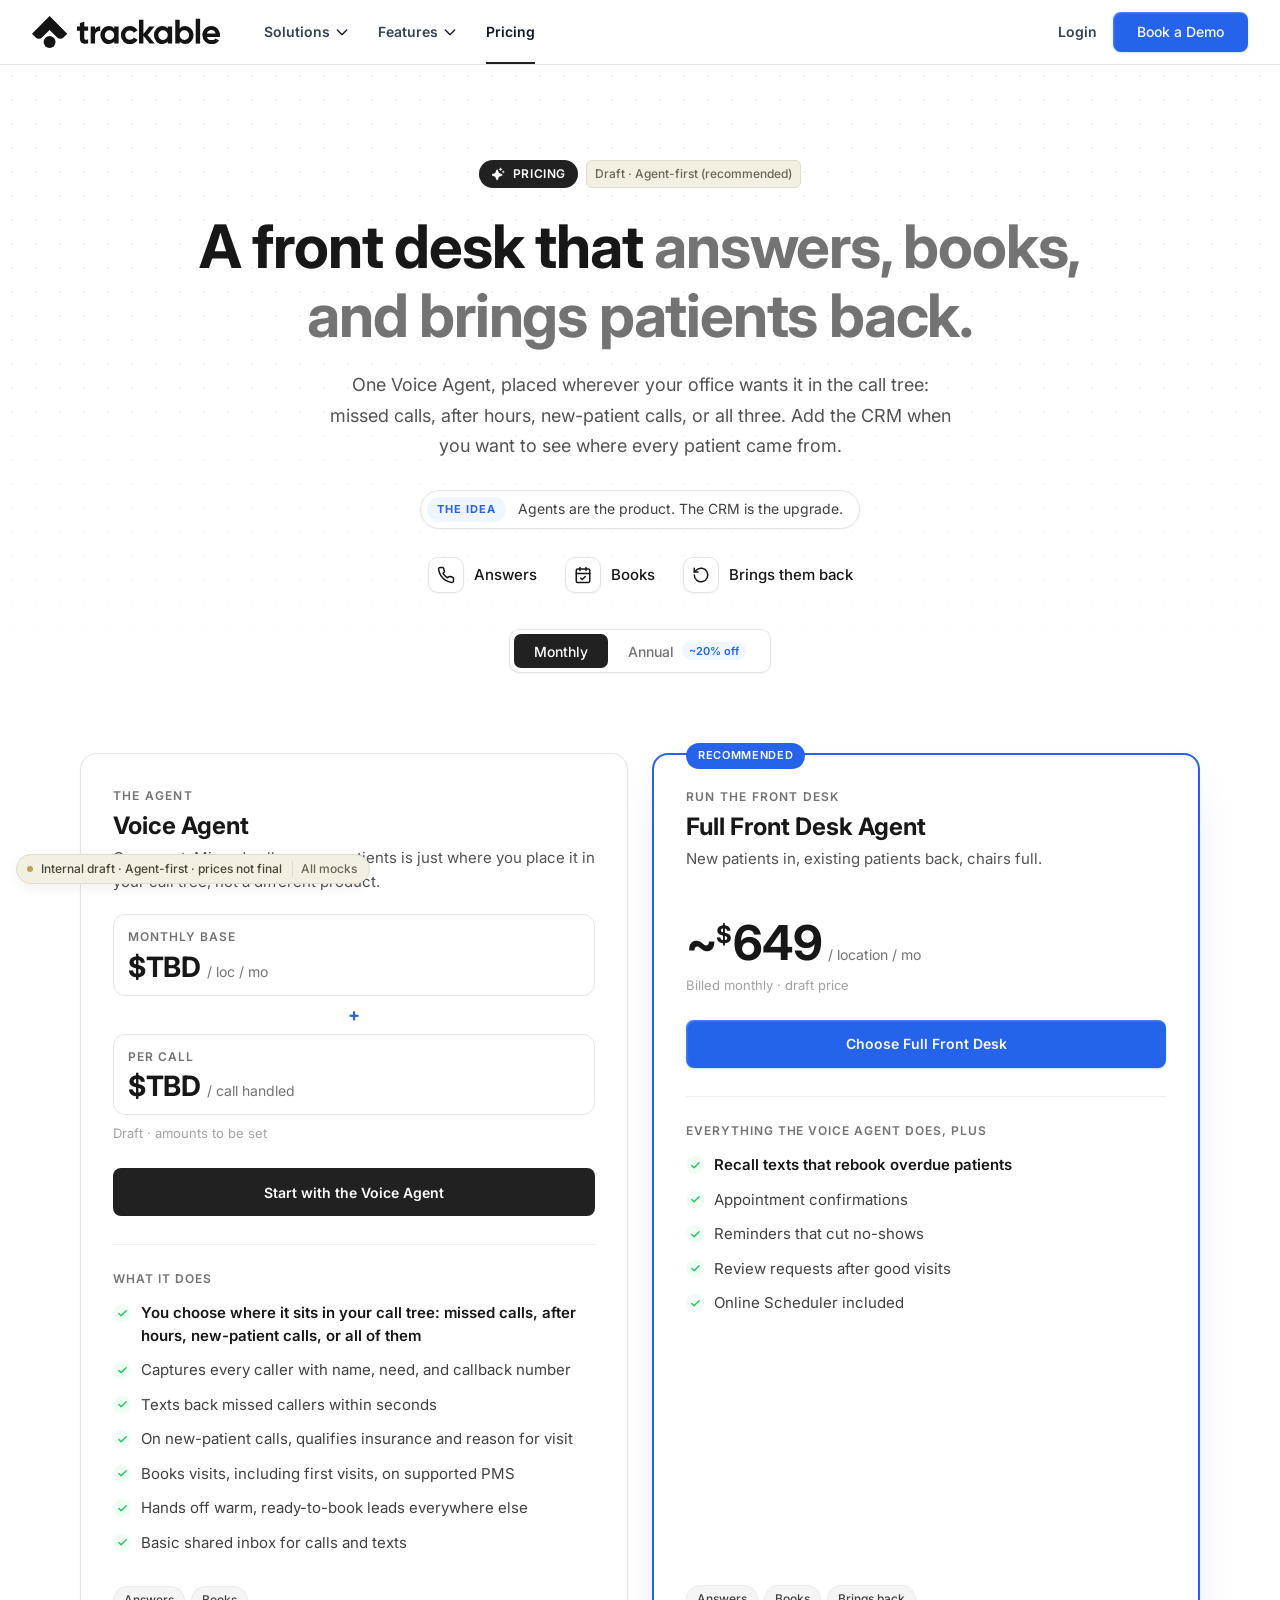
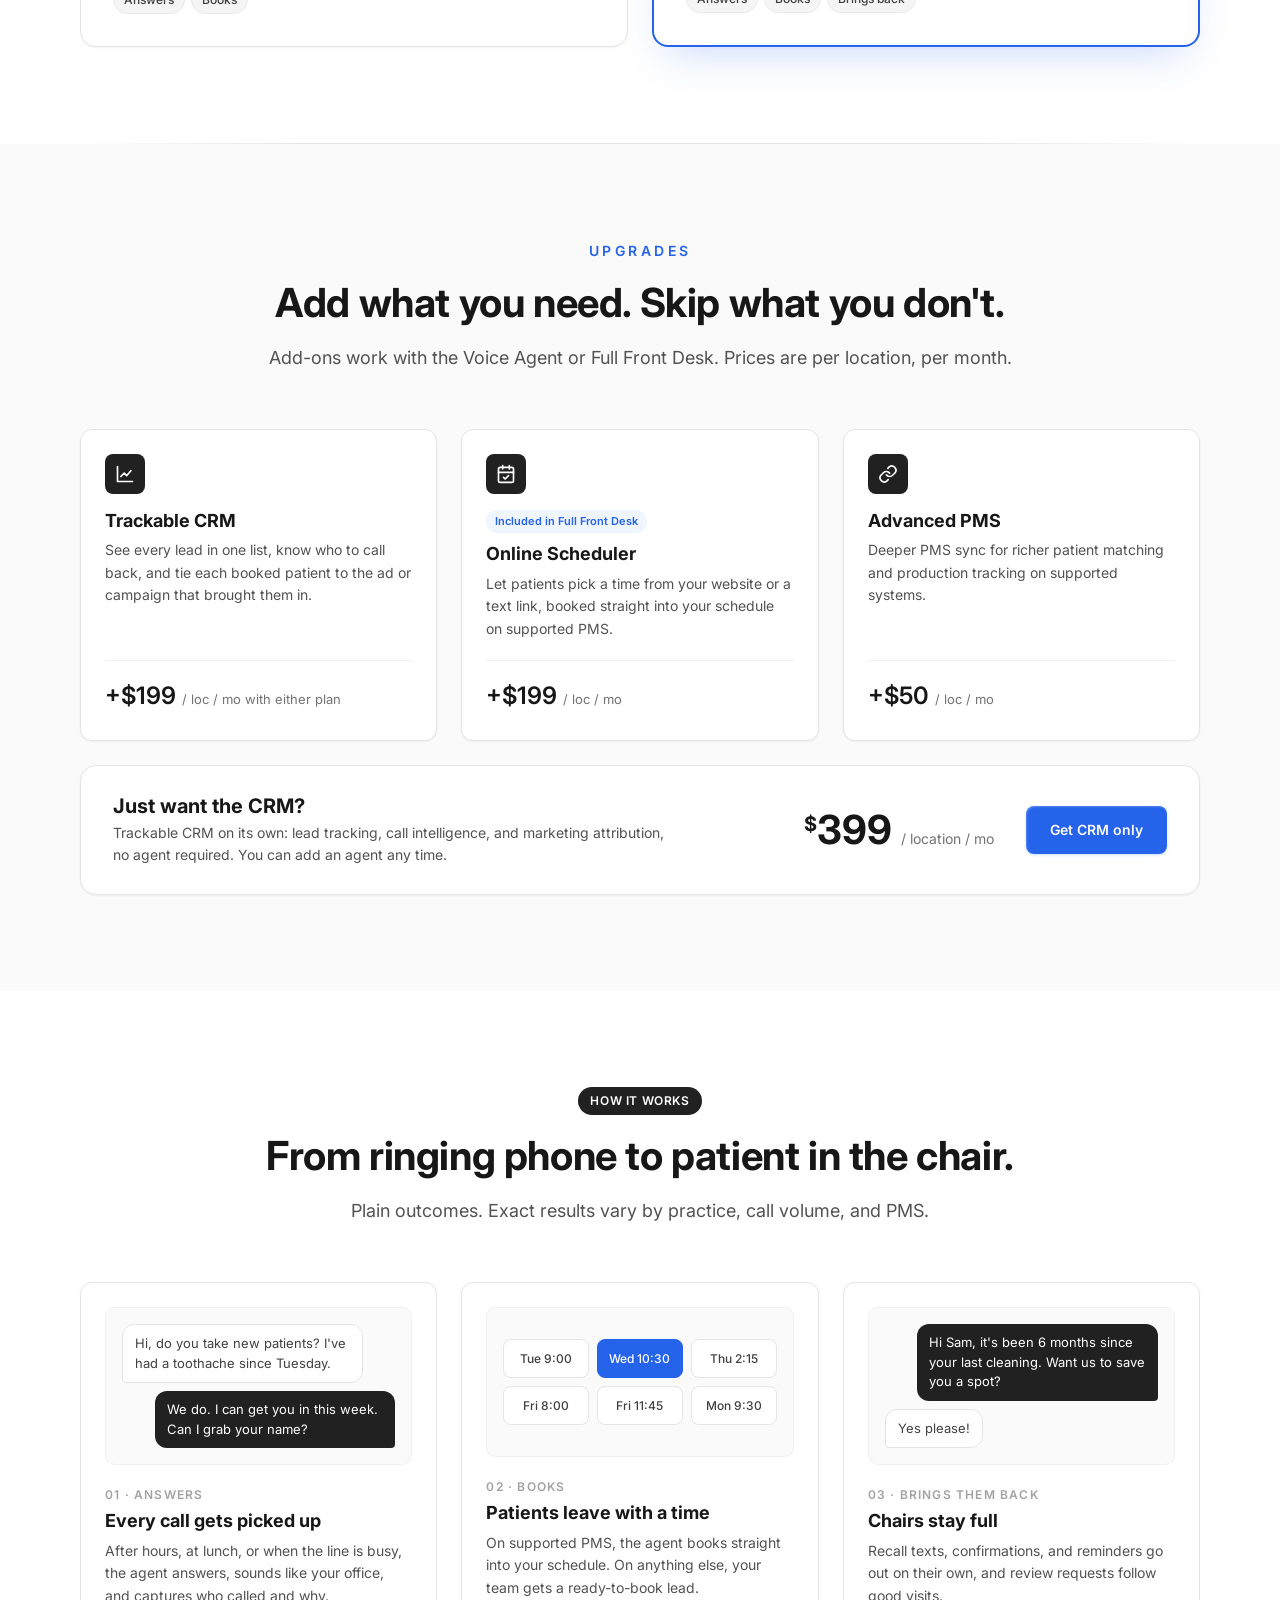
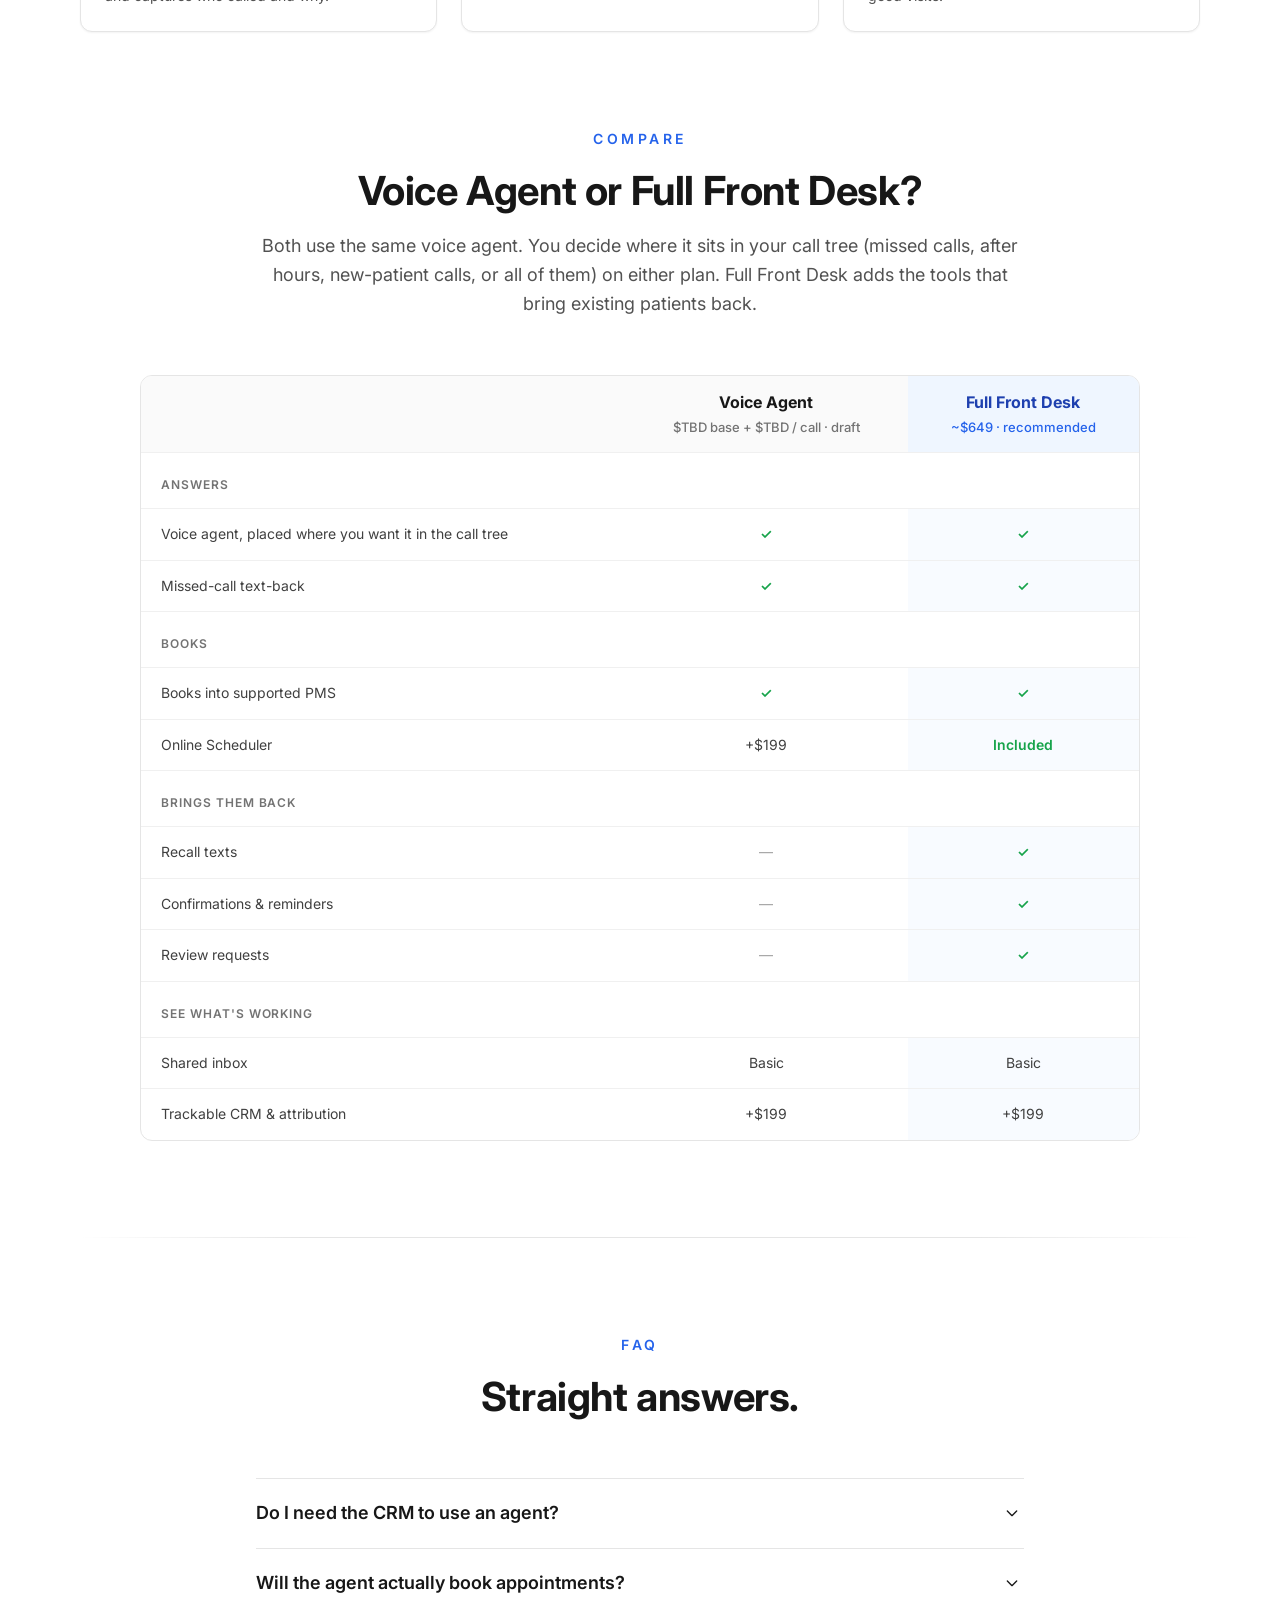
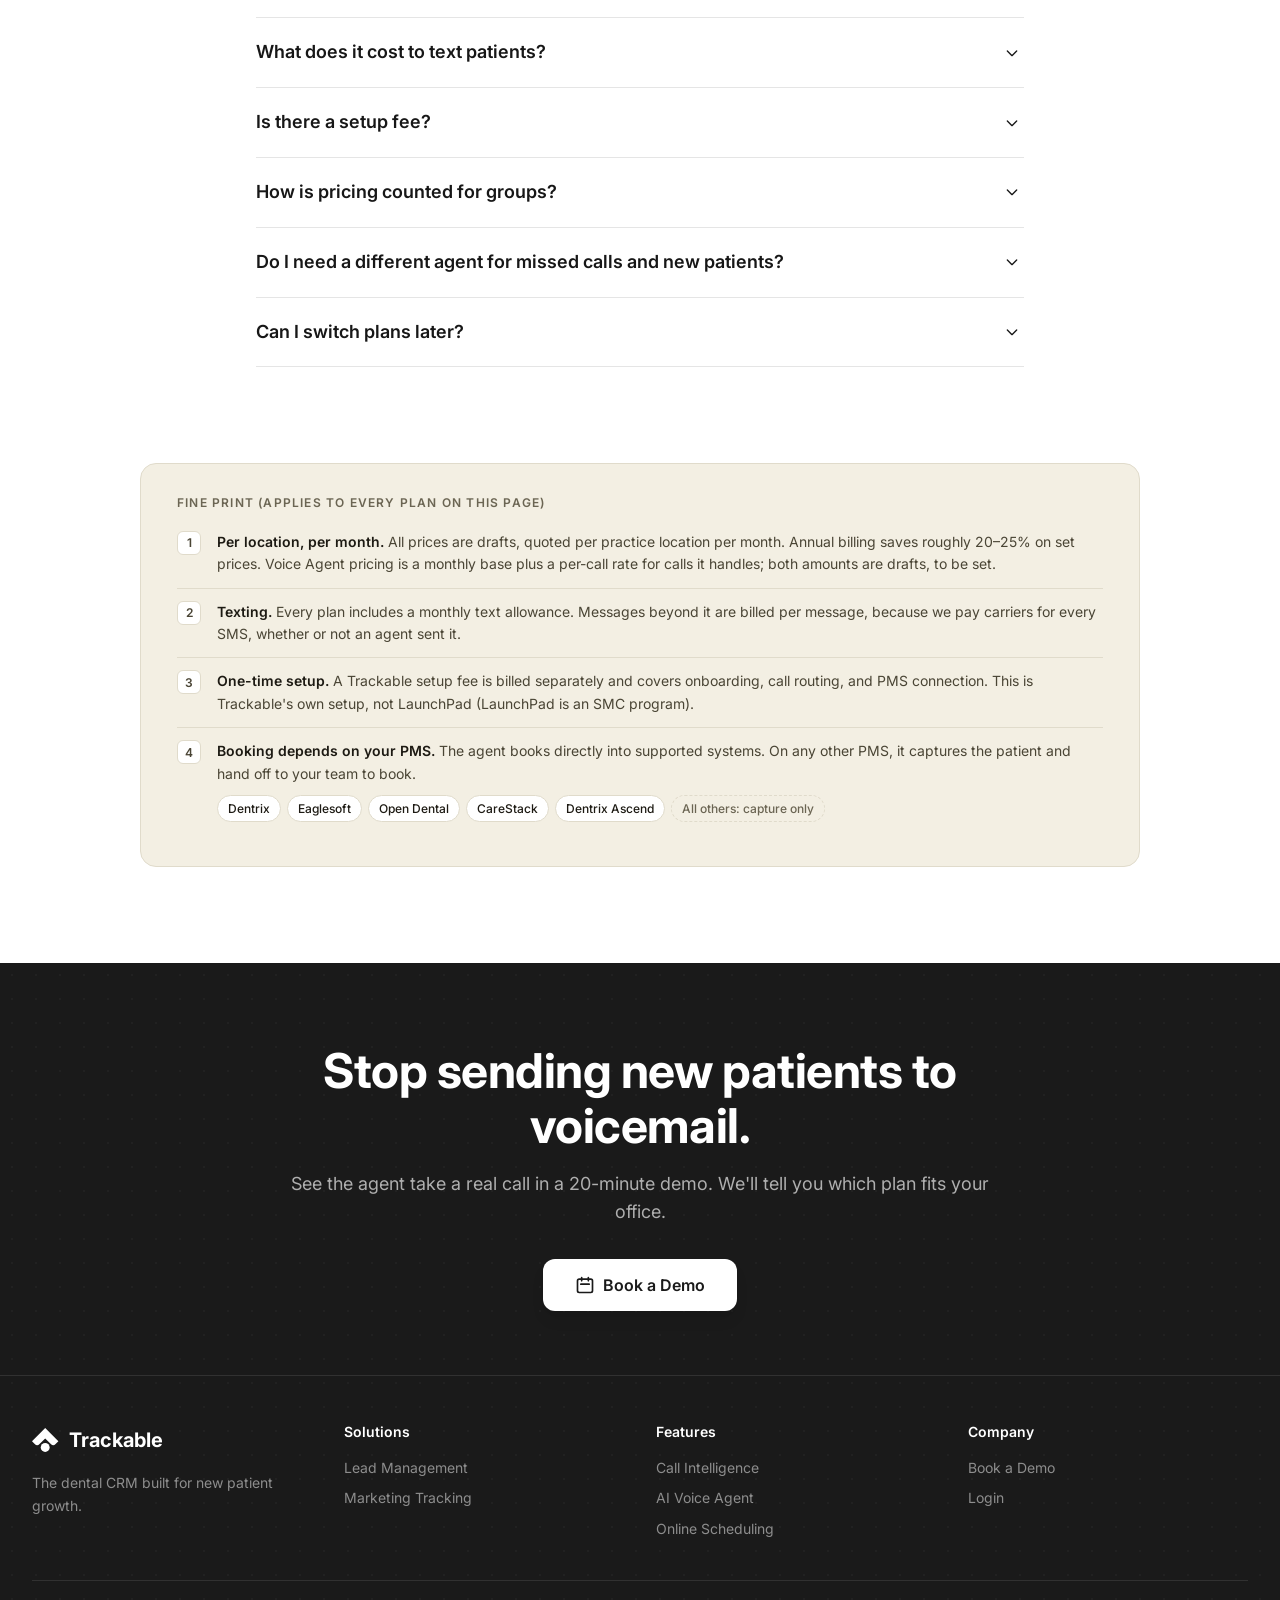
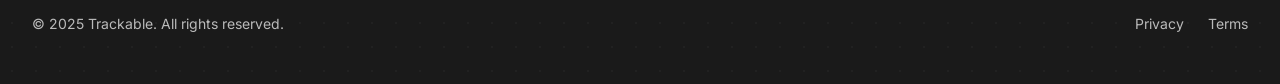
==== commit 0ef5effa: "Center the two Agent-first plan cards Make the Voice Agent and Full Front Desk pair equal width acro" ====
--- a/pricing-agent-first.html
+++ b/pricing-agent-first.html
@@ -4,7 +4,7 @@
 <meta name="robots" content="noindex,nofollow">
 <title>[Draft] Pricing — Agent-first · Trackable</title>
 <link rel="icon" type="image/svg+xml" href="https://trackable.io/favicon.svg">
-<link rel="stylesheet" href="styles.css">
+<link rel="stylesheet" href="styles.css?v=20261105b">
 </head><body>
 <nav class="header-nav"><div class="wrap"><div class="bar">
   <div class="left">
--- a/styles.css
+++ b/styles.css
@@ -176,9 +176,10 @@
 
 /* ---------- Plan cards ---------- */
 .plans{padding:24px 0 96px}
-.plan-grid{display:grid;grid-template-columns:repeat(3,1fr);gap:24px;max-width:1120px;margin:0 auto;align-items:stretch}
-.plan-grid.two{grid-template-columns:repeat(2,1fr);max-width:860px}
-@media (max-width:960px){.plan-grid,.plan-grid.two{grid-template-columns:1fr;max-width:520px}}
+.plan-grid{display:grid;grid-template-columns:repeat(3,minmax(0,1fr));gap:24px;width:100%;max-width:1120px;margin:0 auto;align-items:stretch;justify-content:center;justify-items:stretch}
+/* Two-plan layout: same 1120px content width as the 3-up grid, two equal columns, centered as a pair. */
+.plans .plan-grid.two,.plan-grid.two{grid-template-columns:repeat(2,minmax(0,1fr));width:100%;max-width:1120px;margin-left:auto;margin-right:auto;justify-content:center;justify-items:stretch}
+@media (max-width:960px){.plans .plan-grid,.plans .plan-grid.two,.plan-grid,.plan-grid.two{grid-template-columns:minmax(0,1fr);max-width:520px}}
 .plan{position:relative;background:#fff;border:1px solid #e5e5e5;border-radius:16px;padding:32px;display:flex;flex-direction:column;box-shadow:0 1px 2px #0000000d;transition:box-shadow .2s}
 .plan:hover{box-shadow:0 10px 30px -10px #0000001f}
 .plan.featured{border:2px solid var(--brand-primary-default);box-shadow:0 20px 40px -16px #2563eb40}
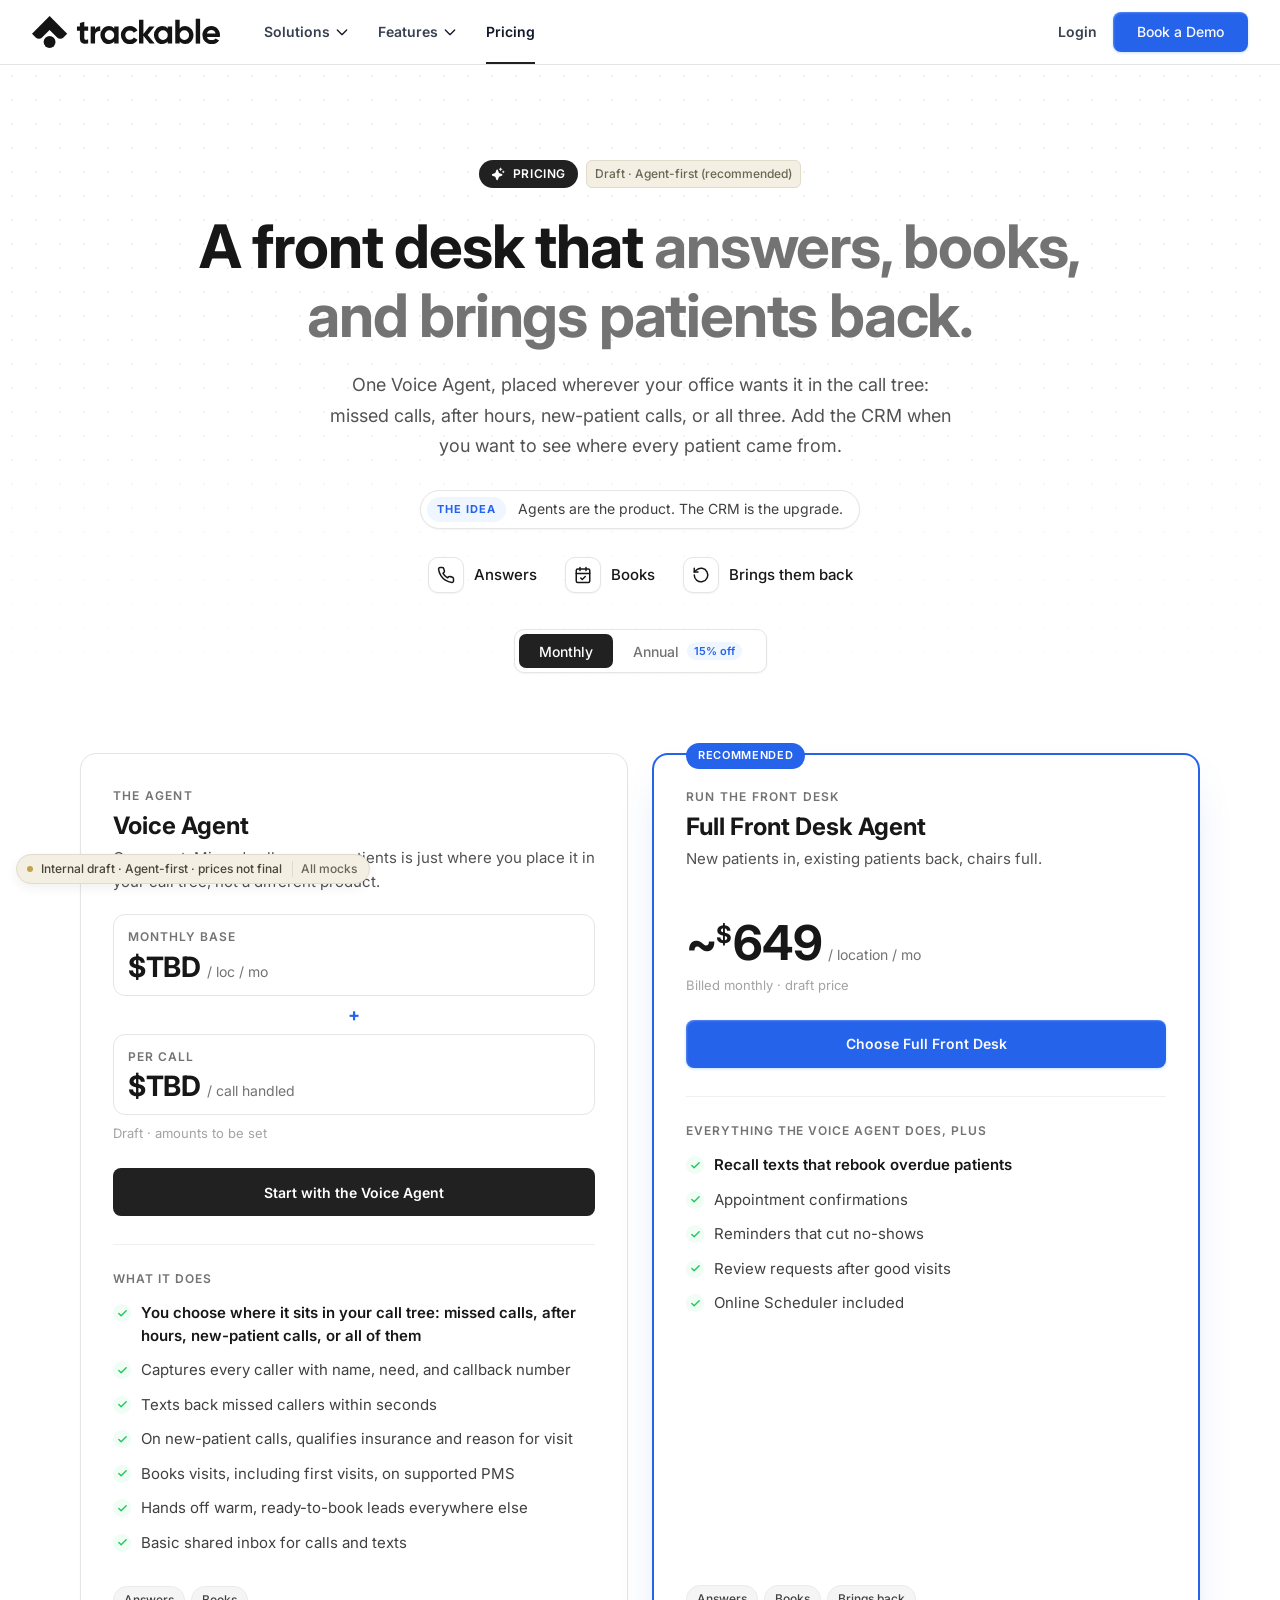
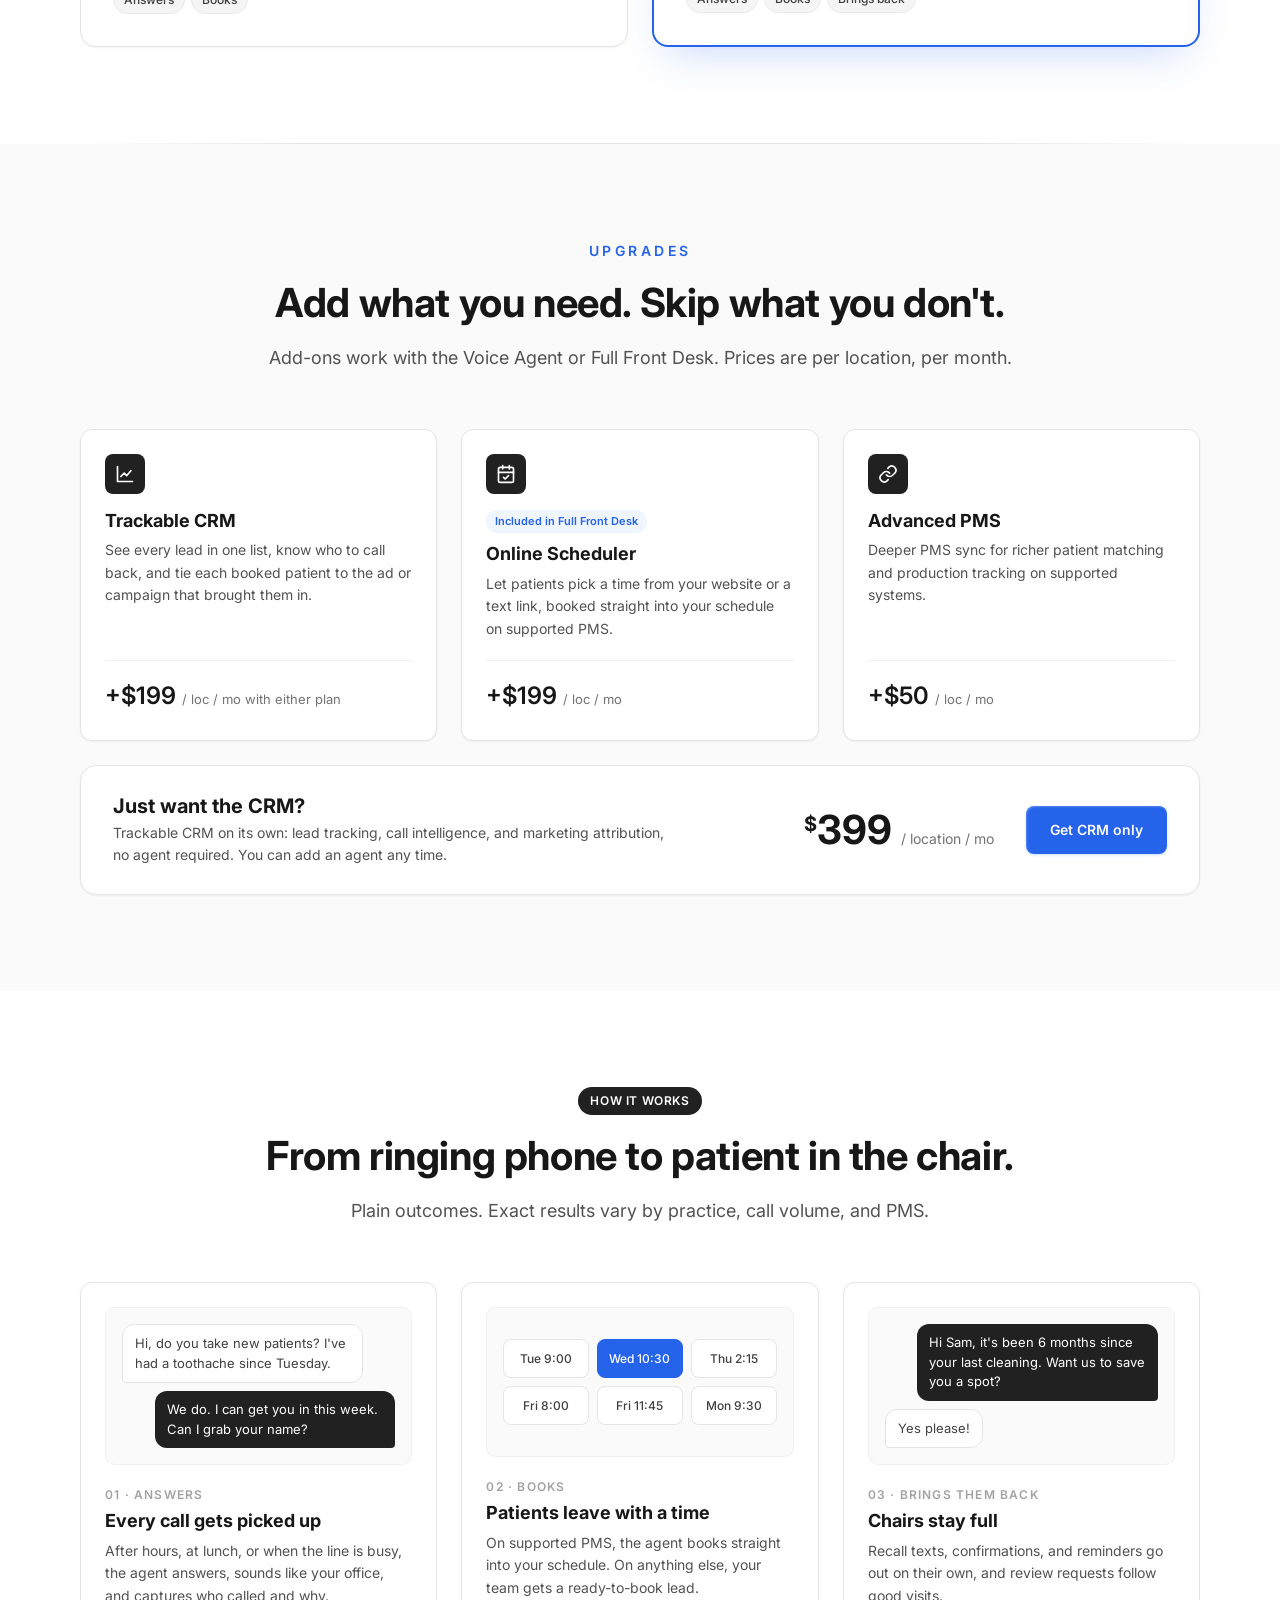
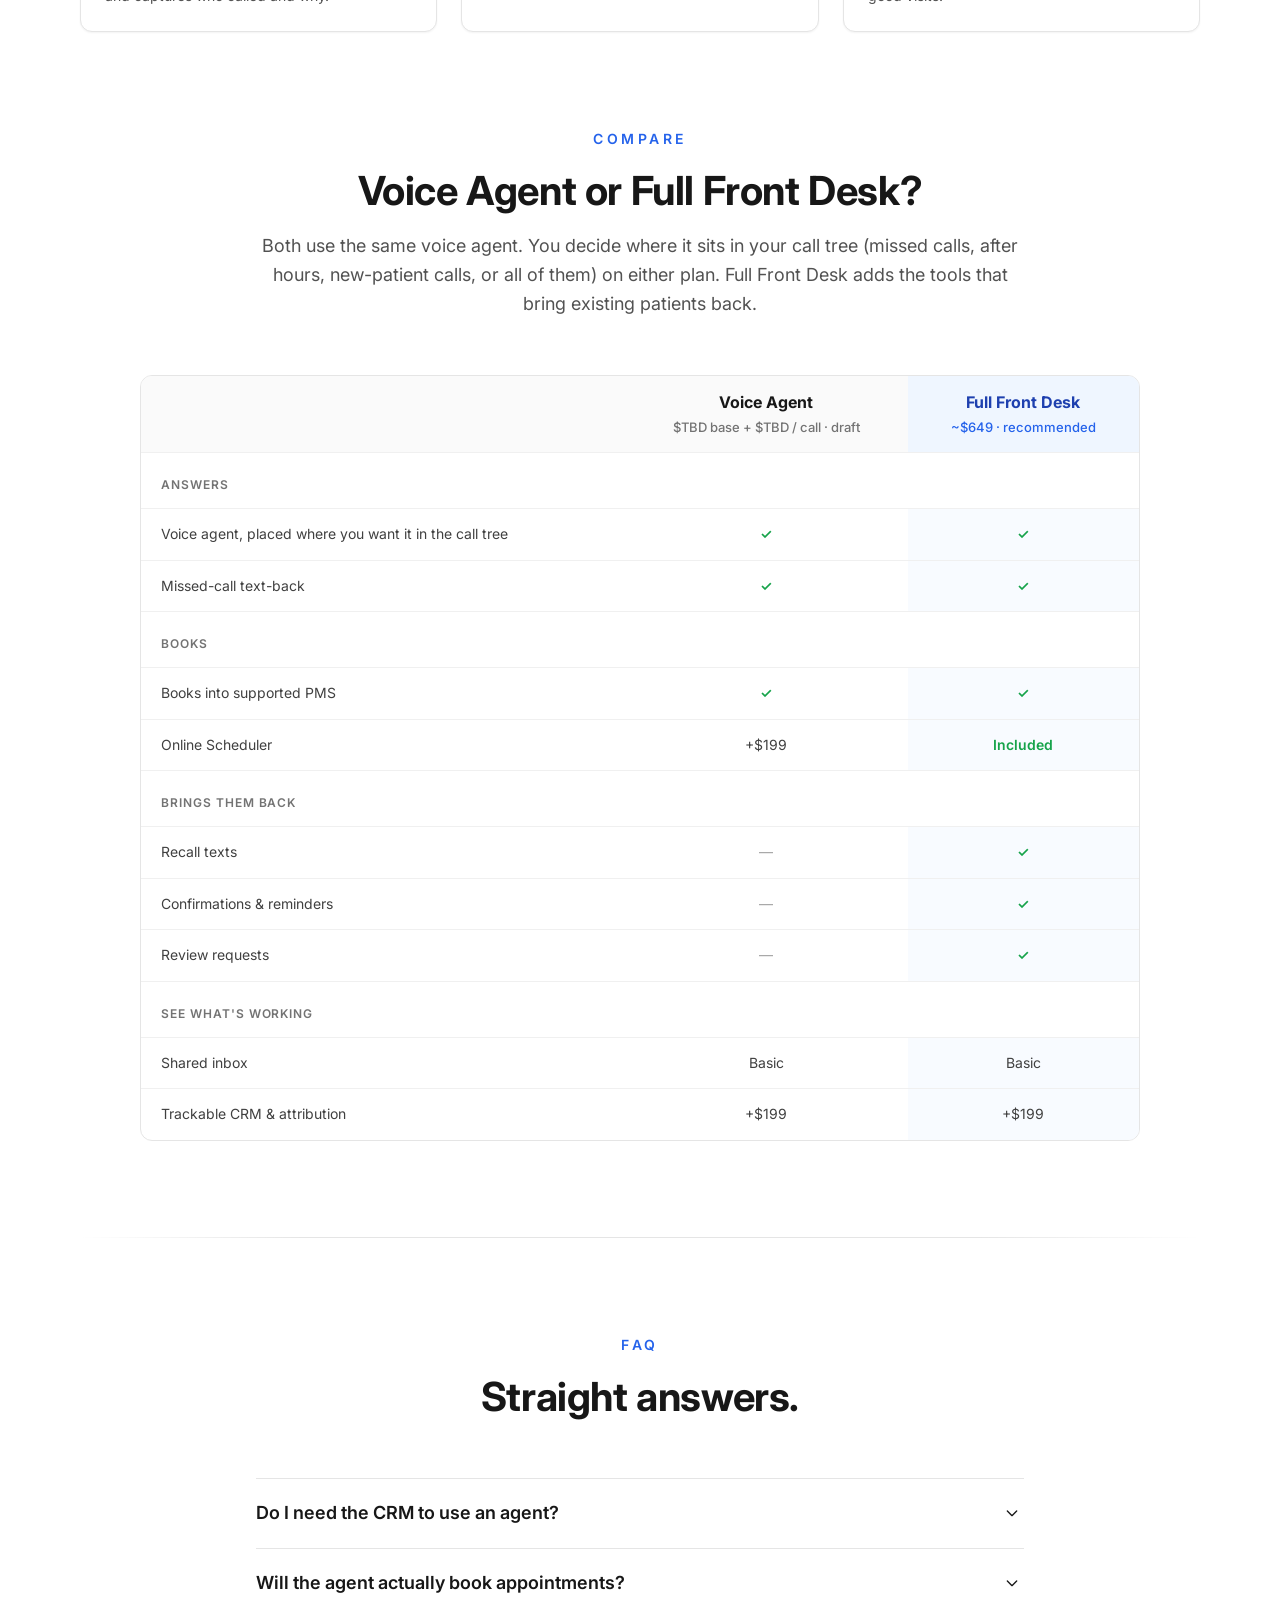
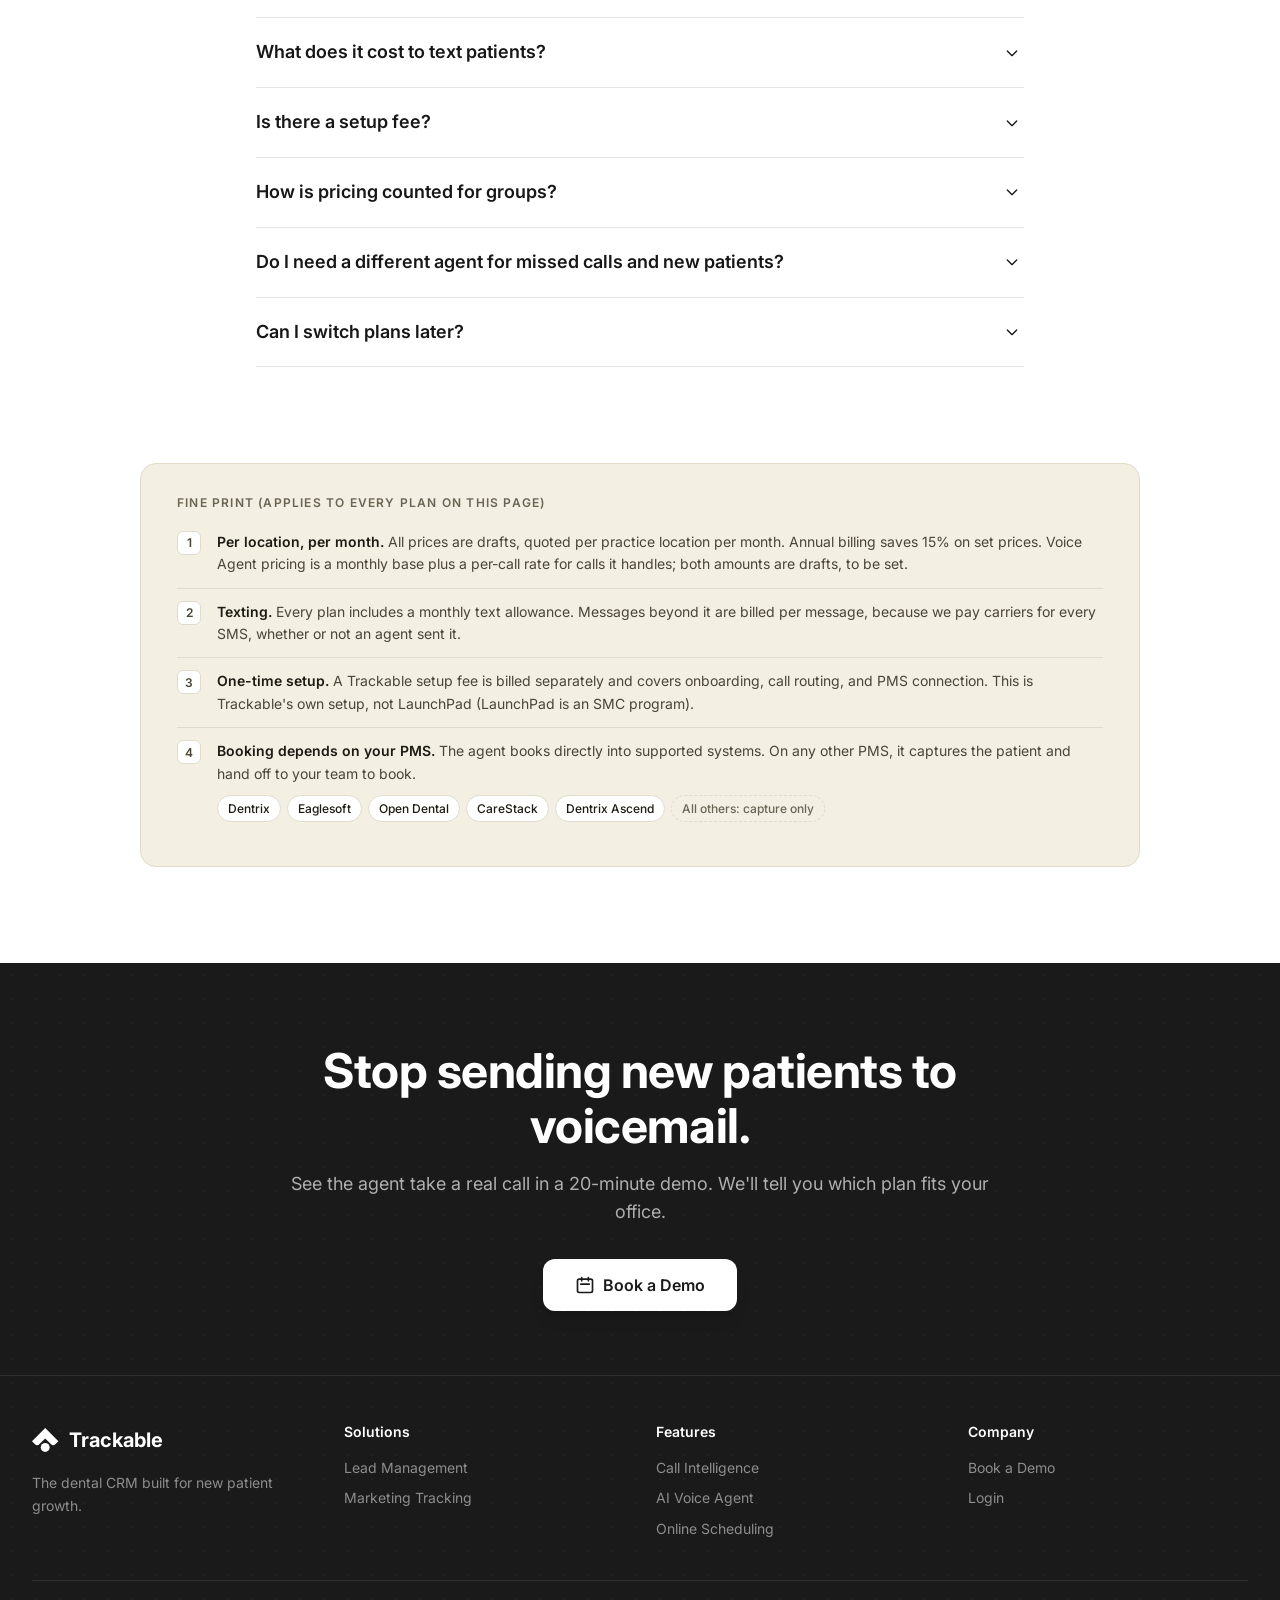
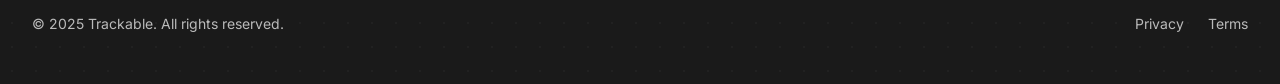
==== commit 498dfe22: "Set annual billing to a 15% discount Change the annual price multiplier from 0.8 to 0.85 on every pa" ====
--- a/pricing-agent-first.html
+++ b/pricing-agent-first.html
@@ -4,7 +4,7 @@
 <meta name="robots" content="noindex,nofollow">
 <title>[Draft] Pricing — Agent-first · Trackable</title>
 <link rel="icon" type="image/svg+xml" href="https://trackable.io/favicon.svg">
-<link rel="stylesheet" href="styles.css?v=20261105b">
+<link rel="stylesheet" href="styles.css?v=20261105f">
 </head><body>
 <nav class="header-nav"><div class="wrap"><div class="bar">
   <div class="left">
@@ -29,7 +29,7 @@
   <p class="lead">One Voice Agent, placed wherever your office wants it in the call tree: missed calls, after hours, new-patient calls, or all three. Add the CRM when you want to see where every patient came from.</p>
   <div class="thesis"><span>THE IDEA</span>Agents are the product. The CRM is the upgrade.</div>
   <div class="outcomes"><div class="outcome"><i><svg viewBox="0 0 24 24" fill="none" stroke-width="2" stroke-linecap="round" stroke-linejoin="round"><path d="M22 16.9v3a2 2 0 0 1-2.2 2 19.8 19.8 0 0 1-8.6-3.1 19.5 19.5 0 0 1-6-6A19.8 19.8 0 0 1 2.1 4.2 2 2 0 0 1 4.1 2h3a2 2 0 0 1 2 1.7c.1.9.4 1.8.7 2.7a2 2 0 0 1-.5 2.1L8 9.8a16 16 0 0 0 6 6l1.3-1.3a2 2 0 0 1 2.1-.4c.9.3 1.8.6 2.7.7a2 2 0 0 1 1.7 2z"/></svg></i>Answers</div><div class="outcome"><i><svg viewBox="0 0 24 24" fill="none" stroke-width="2" stroke-linecap="round" stroke-linejoin="round"><rect x="3" y="4" width="18" height="18" rx="2"/><path d="M16 2v4M8 2v4M3 10h18M9 16l2 2 4-4"/></svg></i>Books</div><div class="outcome"><i><svg viewBox="0 0 24 24" fill="none" stroke-width="2" stroke-linecap="round" stroke-linejoin="round"><path d="M3 12a9 9 0 1 0 3-6.7L3 8"/><path d="M3 3v5h5"/></svg></i>Brings them back</div></div>
-  <div class="toggle" role="tablist"><button class="on" data-bill="m">Monthly</button><button data-bill="a">Annual <span class="save">~20% off</span></button></div>
+  <div class="toggle" role="tablist"><button class="on" data-bill="m">Monthly</button><button data-bill="a">Annual <span class="save">15% off</span></button></div>
 </div></section>
 
 <section class="plans" id="plans"><div class="wrap"><div class="plan-grid two">
@@ -60,7 +60,7 @@
     <div class="tier">Run the front desk</div><h3>Full Front Desk Agent</h3>
     <p class="pitch">New patients in, existing patients back, chairs full.</p>
     <div class="price"><span class="amt">~<sup>$</sup><span data-m="649">649</span></span><span class="per">/ location / mo</span></div>
-    <div class="price-note" data-note-m="Billed monthly · draft price" data-note-a="Billed annually · est. ~20–25% off">Billed monthly · draft price</div>
+    <div class="price-note" data-note-m="Billed monthly · draft price" data-note-a="Billed annually · 15% off">Billed monthly · draft price</div>
     <a class="btn btn-primary btn-block" href="https://calendly.com/trackable/demo" target="_blank" rel="noopener">Choose Full Front Desk</a>
     <div class="divider-label">Everything the Voice Agent does, plus</div>
     <ul class="feat">
@@ -128,7 +128,7 @@
 <section class="block tight" id="fine-print"><div class="wrap">
 <div class="footnotes">
   <h5>Fine print (applies to every plan on this page)</h5>
-  <div class="fn"><span class="k">1</span><div><b>Per location, per month.</b> All prices are drafts, quoted per practice location per month. Annual billing saves roughly 20–25% on set prices. Voice Agent pricing is a monthly base plus a per-call rate for calls it handles; both amounts are drafts, to be set.</div></div>
+  <div class="fn"><span class="k">1</span><div><b>Per location, per month.</b> All prices are drafts, quoted per practice location per month. Annual billing saves 15% on set prices. Voice Agent pricing is a monthly base plus a per-call rate for calls it handles; both amounts are drafts, to be set.</div></div>
   <div class="fn"><span class="k">2</span><div><b>Texting.</b> Every plan includes a monthly text allowance. Messages beyond it are billed per message, because we pay carriers for every SMS, whether or not an agent sent it.</div></div>
   <div class="fn"><span class="k">3</span><div><b>One-time setup.</b> A Trackable setup fee is billed separately and covers onboarding, call routing, and PMS connection. This is Trackable's own setup, not LaunchPad (LaunchPad is an SMC program).</div></div>
   <div class="fn"><span class="k">4</span><div><b>Booking depends on your PMS.</b> The agent books directly into supported systems. On any other PMS, it captures the patient and hand off to your team to book.
@@ -153,7 +153,7 @@
 document.querySelectorAll('[data-bill]').forEach(b=>b.addEventListener('click',()=>{
   const a=b.dataset.bill==='a';
   document.querySelectorAll('[data-bill]').forEach(x=>x.classList.toggle('on',x===b));
-  document.querySelectorAll('[data-m]').forEach(el=>{const m=+el.dataset.m;el.textContent=a?Math.round(m*0.8):m;});
+  document.querySelectorAll('[data-m]').forEach(el=>{const m=+el.dataset.m;el.textContent=a?Math.round(m*0.85):m;});
   document.querySelectorAll('[data-note-m]').forEach(el=>{el.textContent=a?el.dataset.noteA:el.dataset.noteM;});
 }));
 </script>
--- a/styles.css
+++ b/styles.css
@@ -376,7 +376,7 @@
 /* ==========================================================================
    Index (mock chooser)
    ========================================================================== */
-.chooser{display:grid;grid-template-columns:repeat(3,1fr);gap:24px;max-width:1120px;margin:0 auto}
+.chooser{display:grid;grid-template-columns:repeat(2,minmax(0,1fr));gap:24px;max-width:920px;margin:0 auto}
 @media (max-width:960px){.chooser{grid-template-columns:1fr;max-width:560px}}
 .choice{background:#fff;border:1px solid #e5e5e5;border-radius:16px;overflow:hidden;display:flex;flex-direction:column;transition:all .2s;box-shadow:0 1px 2px #0000000d}
 .choice:hover{border-color:#d4d4d4;box-shadow:0 20px 40px -20px #00000033;transform:translateY(-2px)}
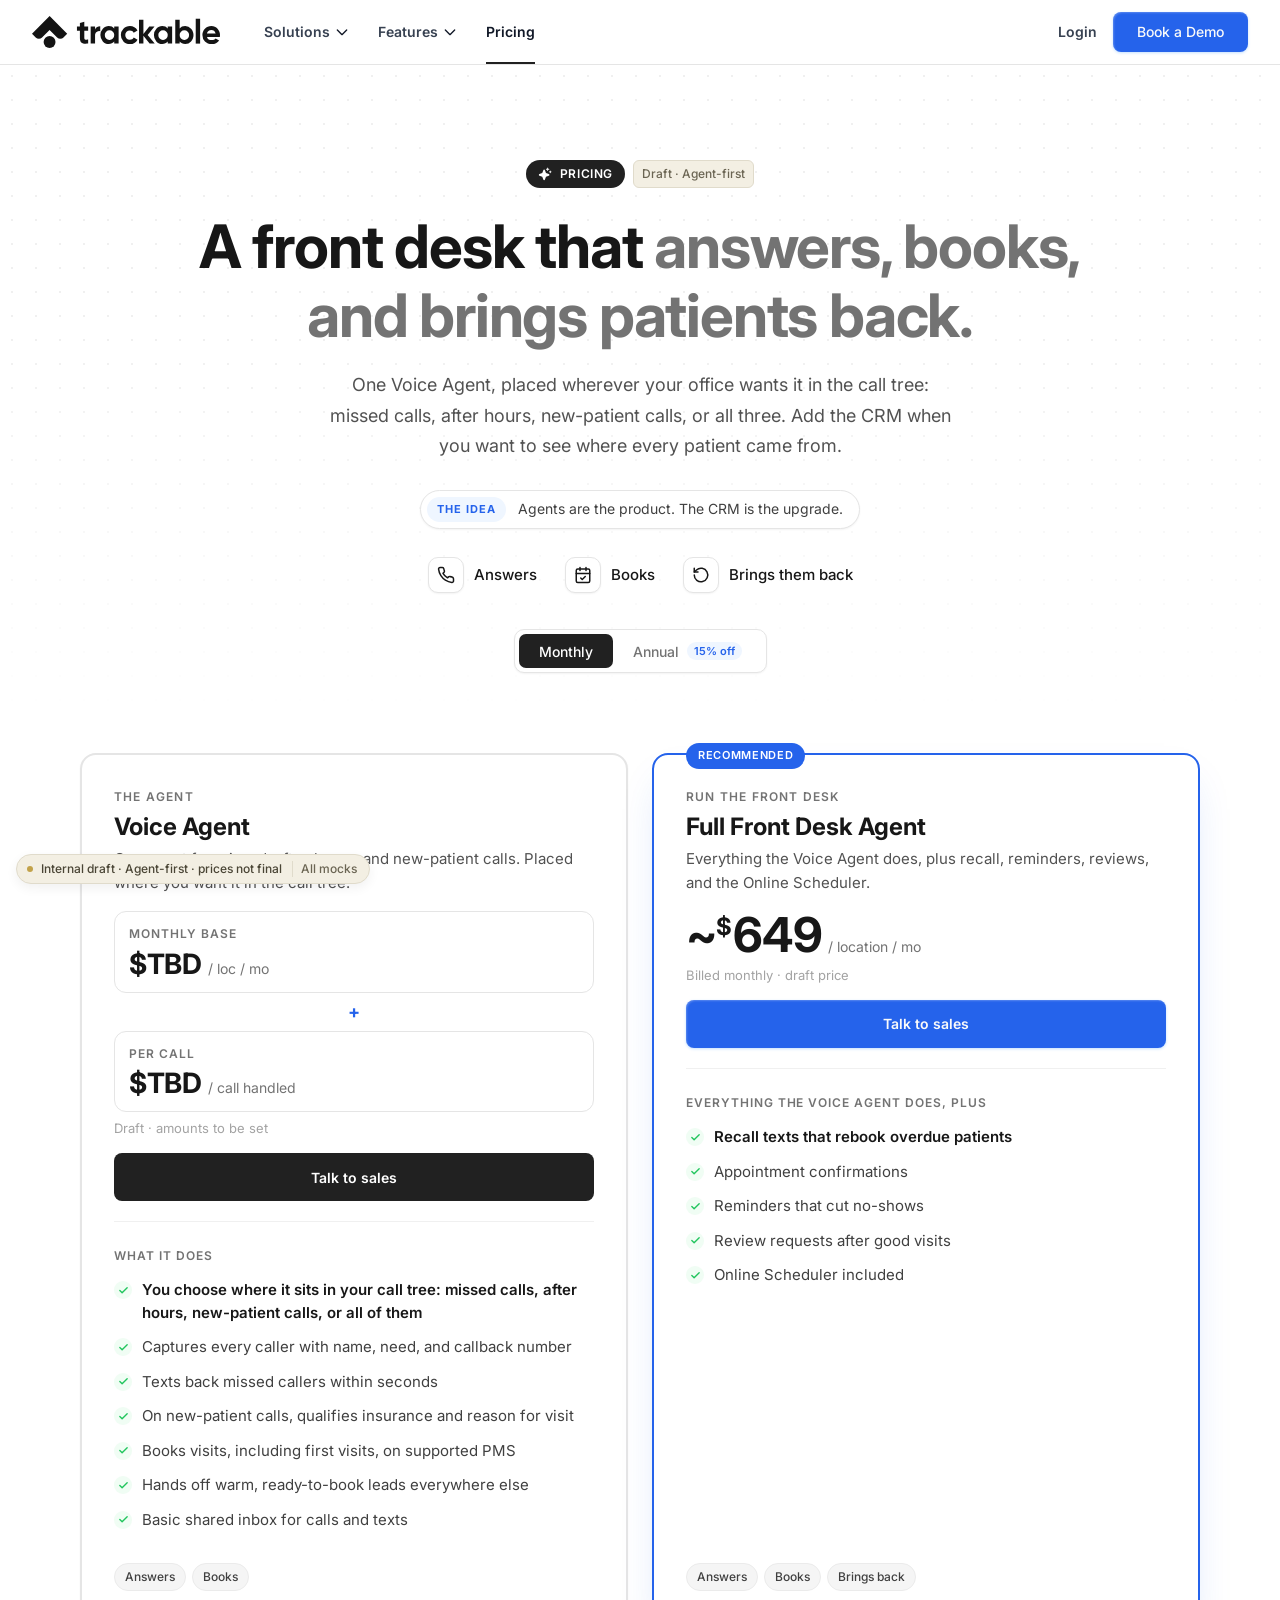
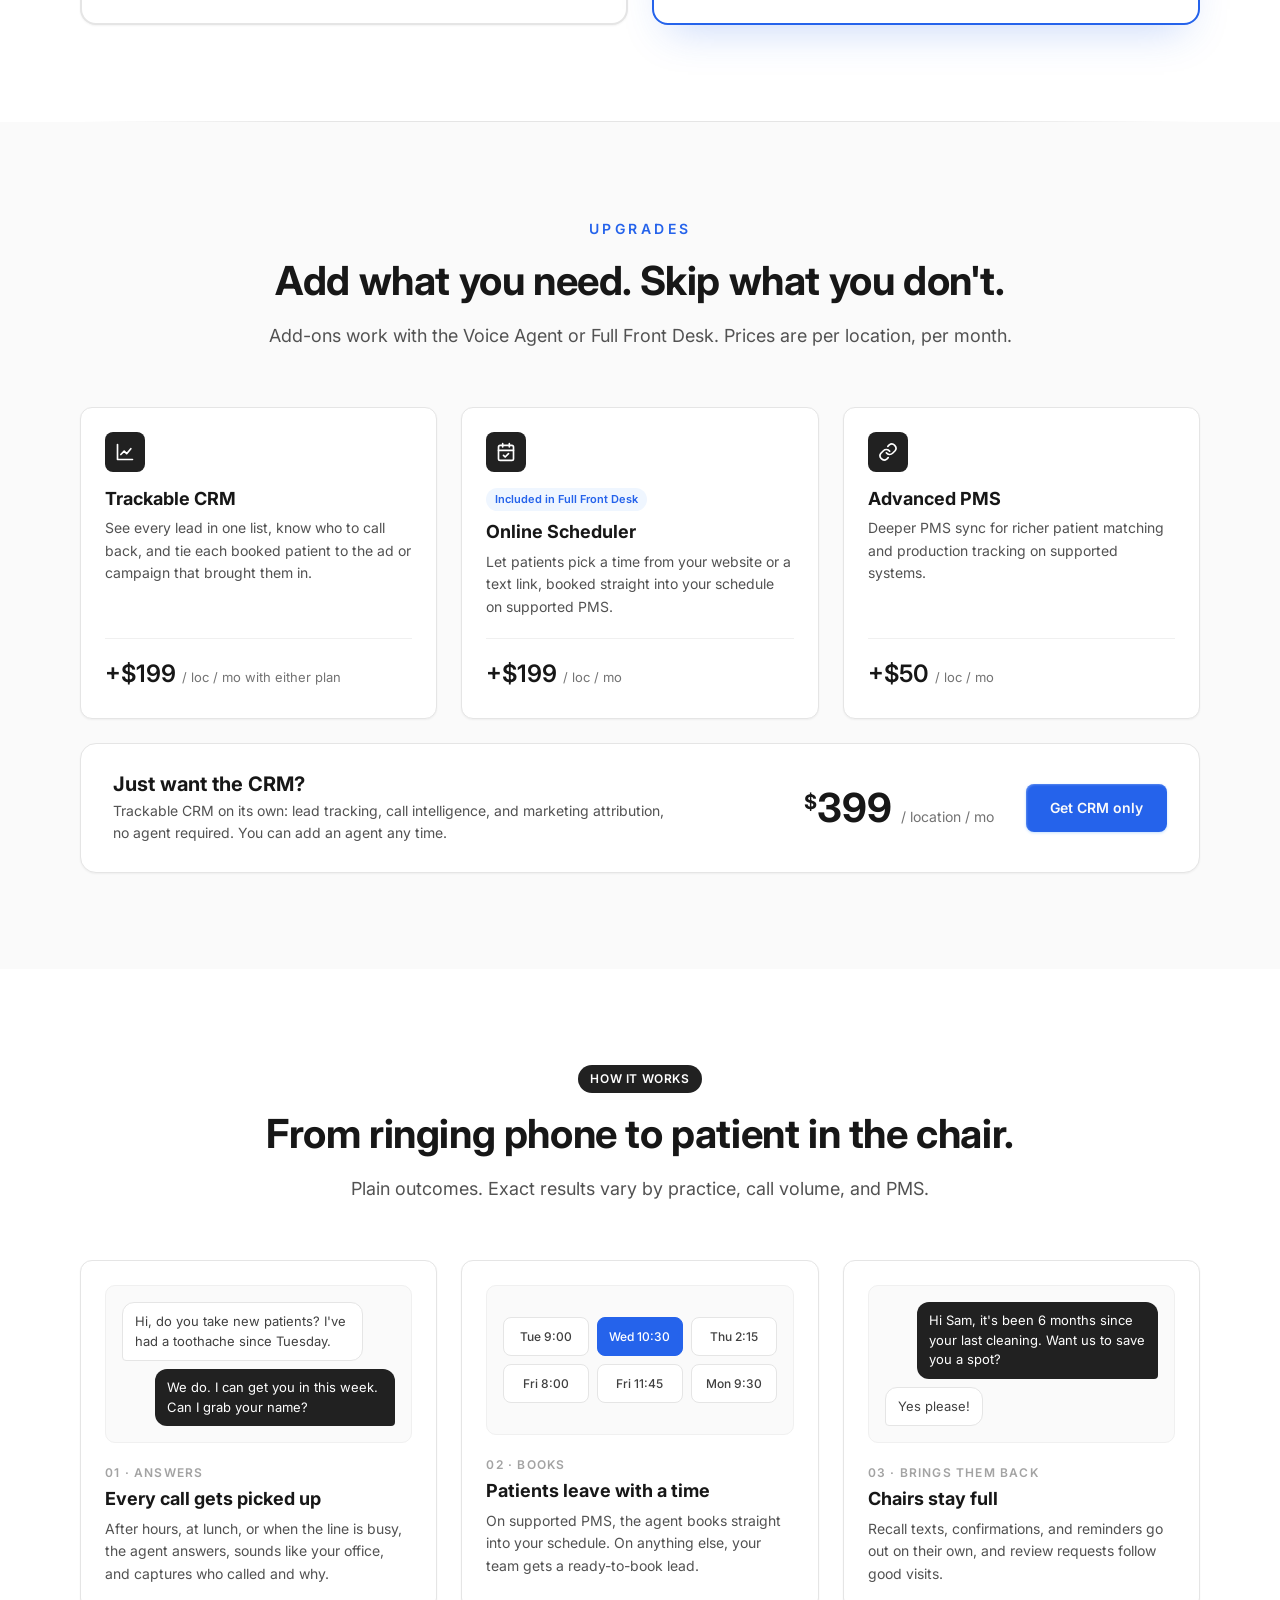
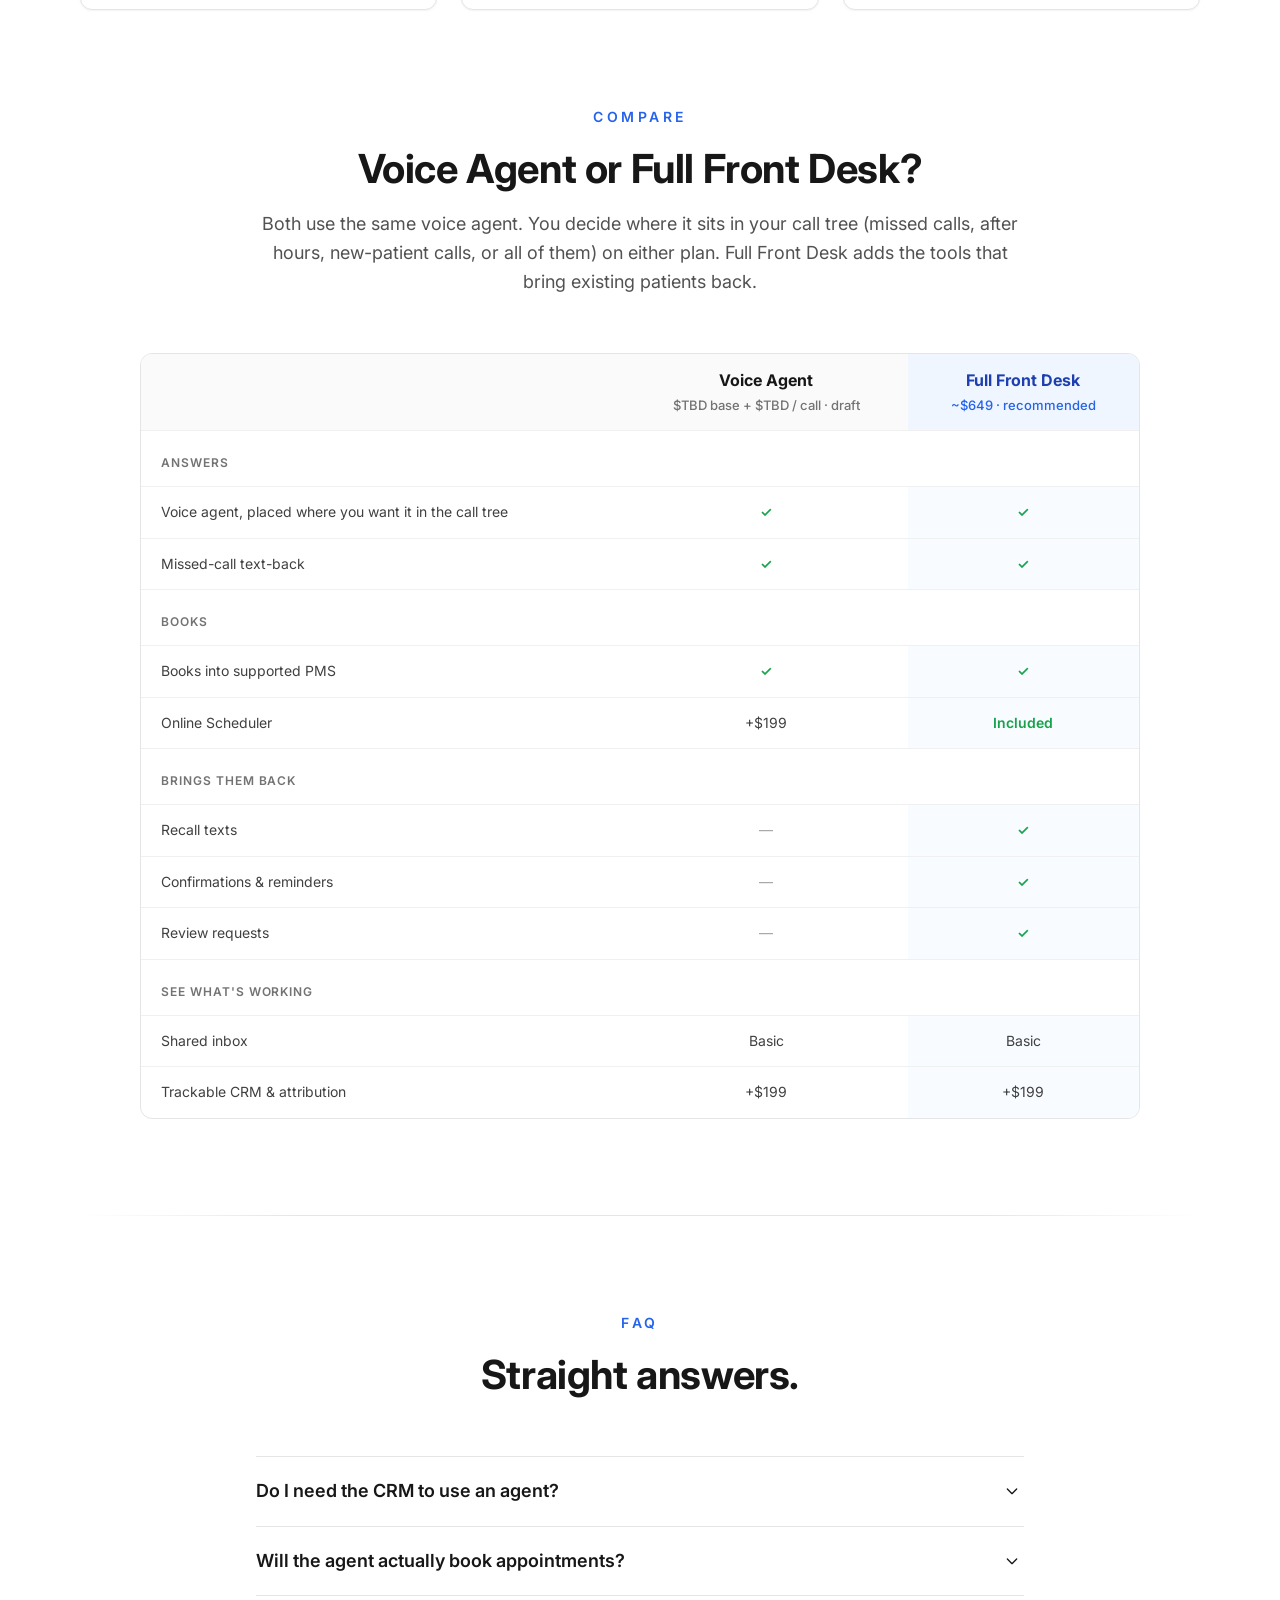
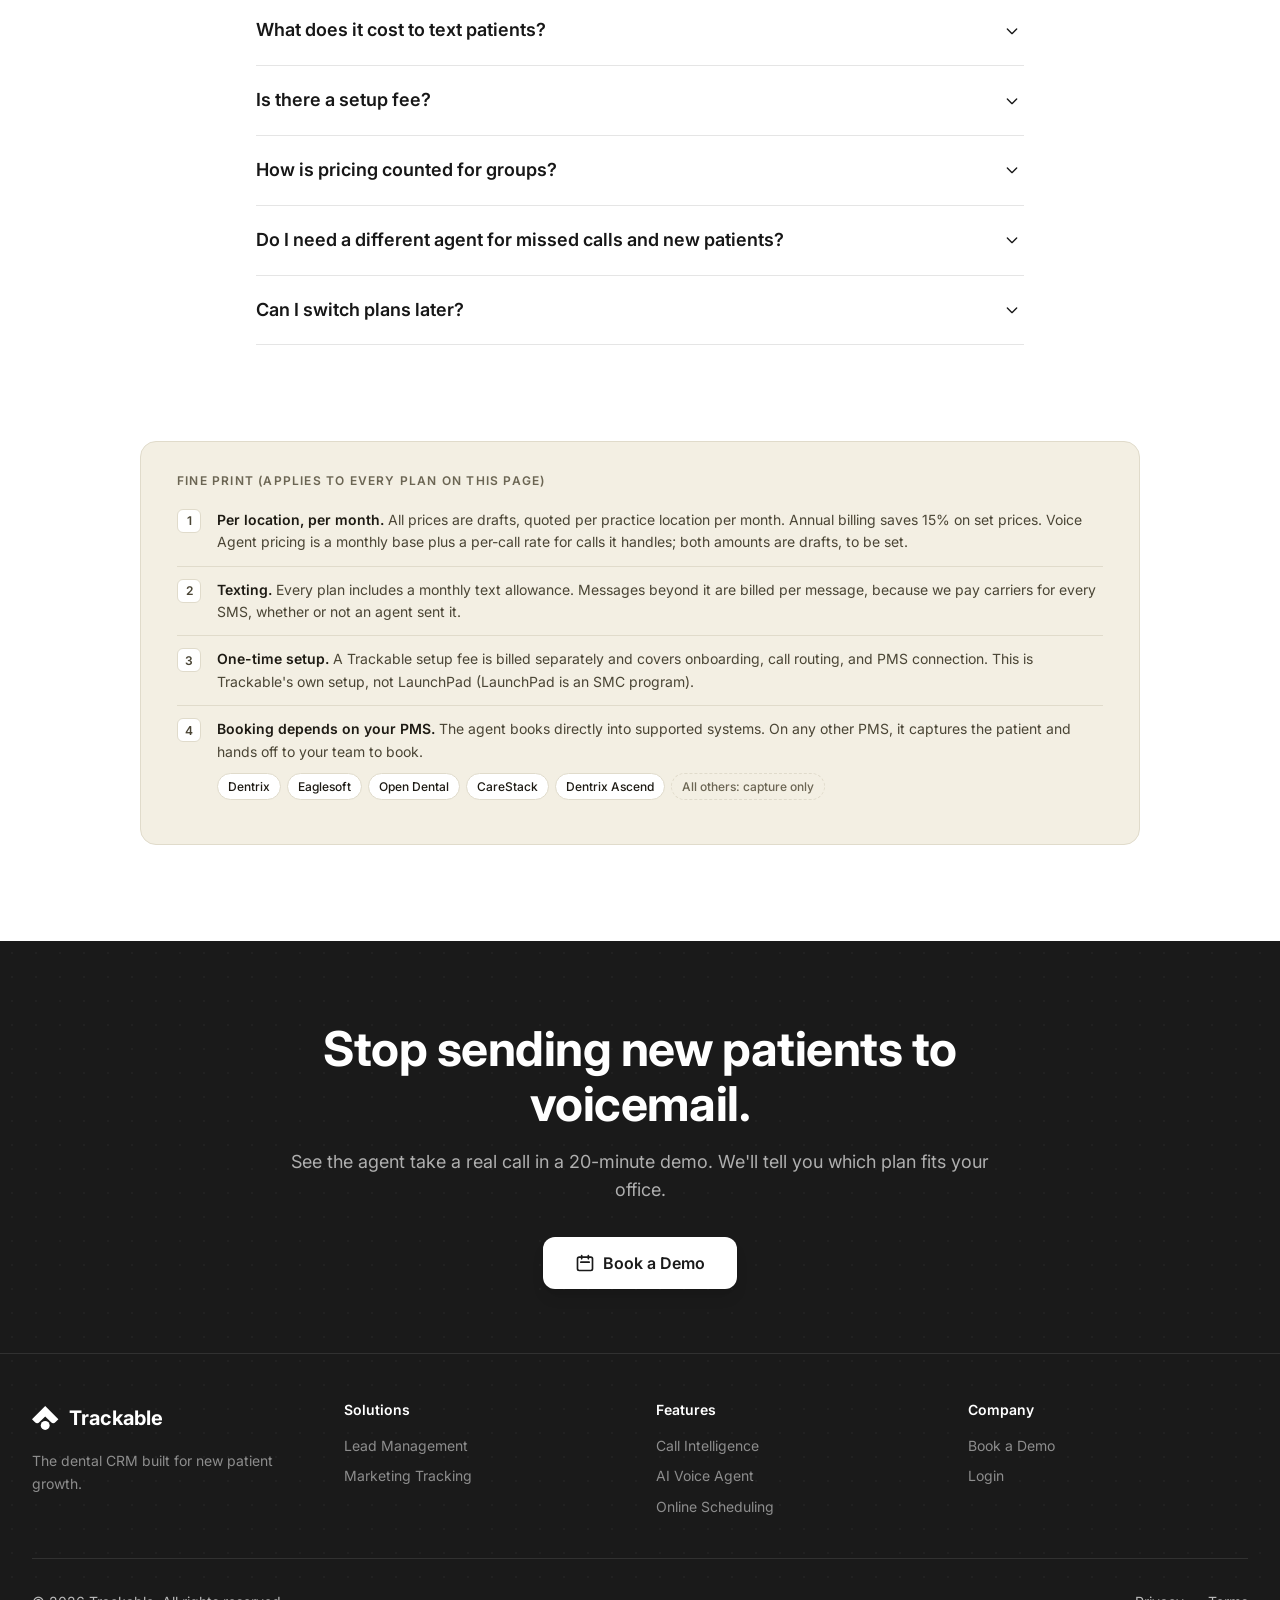
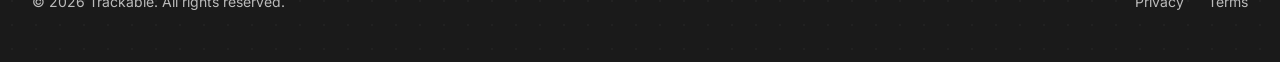
==== commit 63682d90: "Rebuild modular as outcome packages Replace the SKU catalog with three draft packages, align the oth" ====
--- a/pricing-agent-first.html
+++ b/pricing-agent-first.html
@@ -4,7 +4,7 @@
 <meta name="robots" content="noindex,nofollow">
 <title>[Draft] Pricing — Agent-first · Trackable</title>
 <link rel="icon" type="image/svg+xml" href="https://trackable.io/favicon.svg">
-<link rel="stylesheet" href="styles.css?v=20261105f">
+<link rel="stylesheet" href="styles.css?v=20261106f">
 </head><body>
 <nav class="header-nav"><div class="wrap"><div class="bar">
   <div class="left">
@@ -24,7 +24,7 @@
 <div class="mnav" id="mnav" hidden><div class="wrap"><div class="mnav-group"><div class="mnav-label">Solutions</div><a class="mnav-item" href="https://trackable.io/lead-management"><span class="ic"><svg xmlns="http://www.w3.org/2000/svg" width="18" height="18" fill="currentColor" viewBox="0 0 256 256"><path d="M136,108A52,52,0,1,1,84,56,52,52,0,0,1,136,108Z" opacity="0.2"></path><path d="M117.25,157.92a60,60,0,1,0-66.5,0A95.83,95.83,0,0,0,3.53,195.63a8,8,0,1,0,13.4,8.74,80,80,0,0,1,134.14,0,8,8,0,0,0,13.4-8.74A95.83,95.83,0,0,0,117.25,157.92ZM40,108a44,44,0,1,1,44,44A44.05,44.05,0,0,1,40,108Zm210.14,98.7a8,8,0,0,1-11.07-2.33A79.83,79.83,0,0,0,172,168a8,8,0,0,1,0-16,44,44,0,1,0-16.34-84.87,8,8,0,1,1-5.94-14.85,60,60,0,0,1,55.53,105.64,95.83,95.83,0,0,1,47.22,37.71A8,8,0,0,1,250.14,206.7Z"></path></svg></span><span><span class="t">Lead Management</span><span class="s">Capture and track every lead</span></span></a><a class="mnav-item" href="https://trackable.io/marketing-tracking"><span class="ic"><svg xmlns="http://www.w3.org/2000/svg" width="18" height="18" fill="currentColor" viewBox="0 0 256 256"><path d="M224,64V208H32V48H208A16,16,0,0,1,224,64Z" opacity="0.2"></path><path d="M232,208a8,8,0,0,1-8,8H32a8,8,0,0,1-8-8V48a8,8,0,0,1,16,0V156.69l50.34-50.35a8,8,0,0,1,11.32,0L128,132.69,180.69,80H160a8,8,0,0,1,0-16h40a8,8,0,0,1,8,8v40a8,8,0,0,1-16,0V91.31l-58.34,58.35a8,8,0,0,1-11.32,0L96,123.31l-56,56V200H224A8,8,0,0,1,232,208Z"></path></svg></span><span><span class="t">Marketing Tracking</span><span class="s">Know what drives patients</span></span></a></div><div class="mnav-group"><div class="mnav-label">Features</div><a class="mnav-item" href="https://trackable.io/call-intelligence"><span class="ic"><svg xmlns="http://www.w3.org/2000/svg" width="18" height="18" fill="currentColor" viewBox="0 0 256 256"><path d="M208,96v64H48V96Z" opacity="0.2"></path><path d="M56,96v64a8,8,0,0,1-16,0V96a8,8,0,0,1,16,0ZM88,24a8,8,0,0,0-8,8V224a8,8,0,0,0,16,0V32A8,8,0,0,0,88,24Zm40,32a8,8,0,0,0-8,8V192a8,8,0,0,0,16,0V64A8,8,0,0,0,128,56Zm40,32a8,8,0,0,0-8,8v64a8,8,0,0,0,16,0V96A8,8,0,0,0,168,88Zm40-16a8,8,0,0,0-8,8v96a8,8,0,0,0,16,0V80A8,8,0,0,0,208,72Z"></path></svg></span><span><span class="t">Call Intelligence</span><span class="s">AI-powered call analysis</span></span></a><a class="mnav-item" href="https://trackable.io/ai-voice-agent"><span class="ic"><svg xmlns="http://www.w3.org/2000/svg" width="18" height="18" fill="currentColor" viewBox="0 0 256 256"><path d="M194.82,151.43l-55.09,20.3-20.3,55.09a7.92,7.92,0,0,1-14.86,0l-20.3-55.09-55.09-20.3a7.92,7.92,0,0,1,0-14.86l55.09-20.3,20.3-55.09a7.92,7.92,0,0,1,14.86,0l20.3,55.09,55.09,20.3A7.92,7.92,0,0,1,194.82,151.43Z" opacity="0.2"></path><path d="M197.58,129.06,146,110l-19-51.62a15.92,15.92,0,0,0-29.88,0L78,110l-51.62,19a15.92,15.92,0,0,0,0,29.88L78,178l19,51.62a15.92,15.92,0,0,0,29.88,0L146,178l51.62-19a15.92,15.92,0,0,0,0-29.88ZM137,164.22a8,8,0,0,0-4.74,4.74L112,223.85,91.78,169A8,8,0,0,0,87,164.22L32.15,144,87,123.78A8,8,0,0,0,91.78,119L112,64.15,132.22,119a8,8,0,0,0,4.74,4.74L191.85,144ZM144,40a8,8,0,0,1,8-8h16V16a8,8,0,0,1,16,0V32h16a8,8,0,0,1,0,16H184V64a8,8,0,0,1-16,0V48H152A8,8,0,0,1,144,40ZM248,88a8,8,0,0,1-8,8h-8v8a8,8,0,0,1-16,0V96h-8a8,8,0,0,1,0-16h8V72a8,8,0,0,1,16,0v8h8A8,8,0,0,1,248,88Z"></path></svg></span><span><span class="t">AI Voice Agent</span><span class="s">Never miss a call</span></span></a><a class="mnav-item" href="https://trackable.io/online-scheduling"><span class="ic"><svg xmlns="http://www.w3.org/2000/svg" width="18" height="18" fill="currentColor" viewBox="0 0 256 256"><path d="M216,48V88H40V48a8,8,0,0,1,8-8H208A8,8,0,0,1,216,48Z" opacity="0.2"></path><path d="M208,32H184V24a8,8,0,0,0-16,0v8H88V24a8,8,0,0,0-16,0v8H48A16,16,0,0,0,32,48V208a16,16,0,0,0,16,16H208a16,16,0,0,0,16-16V48A16,16,0,0,0,208,32ZM72,48v8a8,8,0,0,0,16,0V48h80v8a8,8,0,0,0,16,0V48h24V80H48V48ZM208,208H48V96H208V208Zm-38.34-85.66a8,8,0,0,1,0,11.32l-48,48a8,8,0,0,1-11.32,0l-24-24a8,8,0,0,1,11.32-11.32L116,164.69l42.34-42.35A8,8,0,0,1,169.66,122.34Z"></path></svg></span><span><span class="t">Online Scheduling</span><span class="s">Let patients book 24/7</span></span></a></div><div class="mnav-sep"></div><a class="mnav-link active" href="index.html" aria-current="page">Pricing</a><a class="mnav-link" href="https://app.trackable.io/" target="_blank" rel="noopener">Login</a><a class="btn btn-dark btn-block mnav-cta" href="https://calendly.com/trackable/demo" target="_blank" rel="noopener">Book a Demo</a></div></div>
 </nav>
 <section class="hero"><div class="wrap">
-  <div class="meta"><span class="pill"><svg width="14" height="14" fill="currentColor" viewBox="0 0 256 256"><path d="M208,144a15.78,15.78,0,0,1-10.42,14.94L146,178l-19,51.62a15.92,15.92,0,0,1-29.88,0L78,178l-51.62-19a15.92,15.92,0,0,1,0-29.88L78,110l19-51.62a15.92,15.92,0,0,1,29.88,0L146,110l51.62,19A15.78,15.78,0,0,1,208,144ZM152,48h16V64a8,8,0,0,0,16,0V48h16a8,8,0,0,0,0-16H184V16a8,8,0,0,0-16,0V32H152a8,8,0,0,0,0,16Zm88,32h-8V72a8,8,0,0,0-16,0v8h-8a8,8,0,0,0,0,16h8v8a8,8,0,0,0,16,0V96h8a8,8,0,0,0,0-16Z"/></svg>Pricing</span><span class="draft-note">Draft · Agent-first (recommended)</span></div>
+  <div class="meta"><span class="pill"><svg width="14" height="14" fill="currentColor" viewBox="0 0 256 256"><path d="M208,144a15.78,15.78,0,0,1-10.42,14.94L146,178l-19,51.62a15.92,15.92,0,0,1-29.88,0L78,178l-51.62-19a15.92,15.92,0,0,1,0-29.88L78,110l19-51.62a15.92,15.92,0,0,1,29.88,0L146,110l51.62,19A15.78,15.78,0,0,1,208,144ZM152,48h16V64a8,8,0,0,0,16,0V48h16a8,8,0,0,0,0-16H184V16a8,8,0,0,0-16,0V32H152a8,8,0,0,0,0,16Zm88,32h-8V72a8,8,0,0,0-16,0v8h-8a8,8,0,0,0,0,16h8v8a8,8,0,0,0,16,0V96h8a8,8,0,0,0,0-16Z"/></svg>Pricing</span><span class="draft-note">Draft · Agent-first</span></div>
   <h1>A front desk that <em>answers, books, and brings patients back.</em></h1>
   <p class="lead">One Voice Agent, placed wherever your office wants it in the call tree: missed calls, after hours, new-patient calls, or all three. Add the CRM when you want to see where every patient came from.</p>
   <div class="thesis"><span>THE IDEA</span>Agents are the product. The CRM is the upgrade.</div>
@@ -32,17 +32,17 @@
   <div class="toggle" role="tablist"><button class="on" data-bill="m">Monthly</button><button data-bill="a">Annual <span class="save">15% off</span></button></div>
 </div></section>
 
-<section class="plans" id="plans"><div class="wrap"><div class="plan-grid two">
+<section class="plans" id="plans"><div class="wrap"><div class="plan-grid two align-rows">
   <div class="plan">
     <div class="tier">The agent</div><h3>Voice Agent</h3>
-    <p class="pitch">One agent. Missed calls or new patients is just where you place it in your call tree, not a different product.</p>
+    <p class="pitch">One agent for missed, after-hours, and new-patient calls. Placed where you want it in the call tree.</p>
     <div class="usage sm">
       <div class="row"><div class="k">Monthly base</div><div class="v"><b>$TBD</b><small>/ loc / mo</small></div></div>
       <div class="plus" aria-hidden="true">+</div>
       <div class="row"><div class="k">Per call</div><div class="v"><b>$TBD</b><small>/ call handled</small></div></div>
     </div>
     <div class="price-note" data-note-m="Draft · amounts to be set" data-note-a="Draft · annual terms to be set">Draft · amounts to be set</div>
-    <a class="btn btn-dark btn-block" href="https://calendly.com/trackable/demo" target="_blank" rel="noopener">Start with the Voice Agent</a>
+    <a class="btn btn-dark btn-block" href="https://calendly.com/trackable/demo" target="_blank" rel="noopener">Talk to sales</a>
     <div class="divider-label">What it does</div>
     <ul class="feat">
       <li class="plus">You choose where it sits in your call tree: missed calls, after hours, new-patient calls, or all of them</li>
@@ -58,10 +58,10 @@
   <div class="plan featured">
     <div class="badge">Recommended</div>
     <div class="tier">Run the front desk</div><h3>Full Front Desk Agent</h3>
-    <p class="pitch">New patients in, existing patients back, chairs full.</p>
+    <p class="pitch">Everything the Voice Agent does, plus recall, reminders, reviews, and the Online Scheduler.</p>
     <div class="price"><span class="amt">~<sup>$</sup><span data-m="649">649</span></span><span class="per">/ location / mo</span></div>
-    <div class="price-note" data-note-m="Billed monthly · draft price" data-note-a="Billed annually · 15% off">Billed monthly · draft price</div>
-    <a class="btn btn-primary btn-block" href="https://calendly.com/trackable/demo" target="_blank" rel="noopener">Choose Full Front Desk</a>
+    <div class="price-note" data-note-m="Billed monthly · draft price" data-note-a="Billed annually · 15% off · draft price">Billed monthly · draft price</div>
+    <a class="btn btn-primary btn-block" href="https://calendly.com/trackable/demo" target="_blank" rel="noopener">Talk to sales</a>
     <div class="divider-label">Everything the Voice Agent does, plus</div>
     <ul class="feat">
       <li class="plus">Recall texts that rebook overdue patients</li>
@@ -131,7 +131,7 @@
   <div class="fn"><span class="k">1</span><div><b>Per location, per month.</b> All prices are drafts, quoted per practice location per month. Annual billing saves 15% on set prices. Voice Agent pricing is a monthly base plus a per-call rate for calls it handles; both amounts are drafts, to be set.</div></div>
   <div class="fn"><span class="k">2</span><div><b>Texting.</b> Every plan includes a monthly text allowance. Messages beyond it are billed per message, because we pay carriers for every SMS, whether or not an agent sent it.</div></div>
   <div class="fn"><span class="k">3</span><div><b>One-time setup.</b> A Trackable setup fee is billed separately and covers onboarding, call routing, and PMS connection. This is Trackable's own setup, not LaunchPad (LaunchPad is an SMC program).</div></div>
-  <div class="fn"><span class="k">4</span><div><b>Booking depends on your PMS.</b> The agent books directly into supported systems. On any other PMS, it captures the patient and hand off to your team to book.
+  <div class="fn"><span class="k">4</span><div><b>Booking depends on your PMS.</b> The agent books directly into supported systems. On any other PMS, it captures the patient and hands off to your team to book.
     <div class="pms"><span>Dentrix</span><span>Eaglesoft</span><span>Open Dental</span><span>CareStack</span><span>Dentrix Ascend</span><span class="cap">All others: capture only</span></div></div></div>
 </div>
 </div></section>
@@ -145,7 +145,7 @@
       <div><h4>Features</h4><ul><li><a href="https://trackable.io/call-intelligence">Call Intelligence</a></li><li><a href="https://trackable.io/ai-voice-agent">AI Voice Agent</a></li><li><a href="https://trackable.io/online-scheduling">Online Scheduling</a></li></ul></div>
       <div><h4>Company</h4><ul><li><a href="https://calendly.com/trackable/demo" target="_blank" rel="noopener">Book a Demo</a></li><li><a href="https://app.trackable.io/" target="_blank" rel="noopener">Login</a></li></ul></div>
     </div>
-    <div class="legal"><p>© 2025 Trackable. All rights reserved.</p><div class="links"><a href="https://trackable.io/privacy">Privacy</a><a href="https://trackable.io/terms">Terms</a></div></div>
+    <div class="legal"><p>© 2026 Trackable. All rights reserved.</p><div class="links"><a href="https://trackable.io/privacy">Privacy</a><a href="https://trackable.io/terms">Terms</a></div></div>
   </div></footer>
 </section>
 <div class="draft-badge" role="note"><span class="dot"></span>Internal draft · Agent-first · prices not final<a href="index.html">All mocks</a></div>
--- a/styles.css
+++ b/styles.css
@@ -186,13 +186,13 @@
 .plan .badge{position:absolute;top:-12px;left:32px;padding:4px 12px;border-radius:999px;font-size:11px;font-weight:600;letter-spacing:.06em;text-transform:uppercase;background:var(--brand-primary-default);color:#fff}
 .plan .badge.dark{background:var(--ink)}
 .tier{font-size:12px;font-weight:600;text-transform:uppercase;letter-spacing:.1em;color:var(--text-subtle)}
-.plan h3{font-size:24px;margin-top:6px}
-.pitch{font-size:15px;color:#525252;margin-top:6px;min-height:48px}
-.price{display:flex;align-items:baseline;gap:6px;margin-top:24px;flex-wrap:wrap}
+.plan h3{font-size:24px;margin:6px 0 0}
+.pitch{font-size:15px;color:#525252;margin:6px 0 0;min-height:48px}
+.price{display:flex;align-items:baseline;gap:6px;margin-top:16px;flex-wrap:wrap}
 .price .amt{font-family:var(--font-heading);font-weight:700;font-size:48px;line-height:1;color:var(--text-strong);letter-spacing:-.02em}
 .price .amt sup{font-size:24px;vertical-align:top;position:relative;top:4px;margin-right:2px}
 .price .per{font-size:14px;color:var(--text-subtle)}
-.price-note{font-size:13px;color:var(--text-soft);margin:8px 0 24px}
+.price-note{font-size:13px;color:var(--text-soft);margin:6px 0 14px}
 .divider-label{font-size:12px;font-weight:600;text-transform:uppercase;letter-spacing:.08em;color:var(--text-subtle);margin:28px 0 14px;padding-top:24px;border-top:1px solid #f0f0f0}
 .feat li{position:relative;padding-left:28px;font-size:15px;line-height:1.5;color:var(--text-default);margin-bottom:12px}
 .feat li::before{content:"";position:absolute;left:0;top:2px;width:18px;height:18px;border-radius:50%;background:#f0fdf4 url("data:image/svg+xml,%3Csvg xmlns='http://www.w3.org/2000/svg' viewBox='0 0 24 24' fill='none' stroke='%2322c55e' stroke-width='3' stroke-linecap='round' stroke-linejoin='round'%3E%3Cpath d='M20 6 9 17l-5-5'/%3E%3C/svg%3E") center/11px no-repeat}
@@ -202,8 +202,26 @@
 .outcome-line{margin-top:auto;padding-top:20px;display:flex;gap:6px;flex-wrap:wrap}
 .chip{display:inline-flex;align-items:center;font-size:12px;font-weight:500;padding:3px 10px;border-radius:999px;background:#f5f5f5;color:var(--text-default);border:1px solid #ebebeb}
 .chip.dark{background:var(--ink);color:#fff;border-color:var(--ink)}
-.chip.stop{background:#fef2f2;color:var(--danger-strong);border-color:#fecaca}
 .chip.blue{background:#eff6ff;color:var(--brand-primary-default);border-color:#dbeafe}
+
+/* Keep price, CTA, and "what's included" on one horizontal line across 3 cards */
+.plan-grid.align-rows .plan{border-width:2px;border-color:#e5e5e5}
+.plan-grid.align-rows .plan.featured{border-color:var(--brand-primary-default)}
+@media (min-width:961px){
+  /* Flex like the other pricing pages so extra feature-list height
+     stays at the bottom instead of opening gaps in the top stack.
+     Equalized pitches (2 lines) keep price, CTA, and included aligned. */
+  .plan-grid.align-rows .plan{
+    display:flex;
+    flex-direction:column;
+  }
+  .plan-grid.align-rows .plan h3{margin:6px 0 0}
+  .plan-grid.align-rows .plan .pitch{min-height:48px;margin:6px 0 0}
+  .plan-grid.align-rows .plan .price{margin-top:16px}
+  .plan-grid.align-rows .plan .price-note{margin:6px 0 14px}
+  .plan-grid.align-rows .plan .btn{align-self:stretch}
+  .plan-grid.align-rows .plan .divider-label{margin-top:20px}
+}
 
 /* Bundle-led layout */
 .bundle-layout{display:grid;grid-template-columns:1fr 1.55fr 1fr;gap:24px;align-items:center;max-width:1180px;margin:0 auto}
@@ -389,42 +407,11 @@
 .tcard.sm{width:52px;height:90px}
 .tcard.big{width:96px;height:140px}
 .tcard.s{width:40px;height:70px}
-.thumb.bad{gap:6px;align-items:flex-end}
-.thumb.bad .tcard{border-style:dashed;border-color:#fca5a5}
 .choice .body{padding:24px;display:flex;flex-direction:column;gap:10px;flex:1}
 .choice h3{font-size:22px}
 .choice p{font-size:14px;color:#525252;line-height:1.6;flex:1}
 .choice .go{font-size:14px;font-weight:600;color:var(--brand-primary-default);margin-top:6px}
 
-/* ==========================================================================
-   Modular (current-style catalog) — annotated "before" page
-   ========================================================================== */
-.callout-stop{max-width:720px;margin:28px auto 0;text-align:left;display:flex;gap:14px;padding:16px 20px;border-radius:12px;background:#fef2f2;border:1px solid #fecaca;color:#7f1d1d;font-size:14px;line-height:1.6}
-.callout-stop svg{width:20px;height:20px;flex-shrink:0;stroke:var(--danger);margin-top:2px}
-.callout-stop b{color:#7f1d1d}
-.cat-head{max-width:1120px;margin:0 auto 18px}
-.cat-head h2{font-size:28px;margin-bottom:6px}
-.cat-head p{font-size:15px;color:var(--text-subtle)}
-.cat-head + .catalog{margin-bottom:56px}
-.catalog{display:grid;grid-template-columns:repeat(4,1fr);gap:16px;max-width:1120px;margin:0 auto}
-@media (max-width:1024px){.catalog{grid-template-columns:repeat(2,1fr)}}
-@media (max-width:560px){.catalog{grid-template-columns:1fr}}
-.sku{background:#fff;border:1px solid #e5e5e5;border-radius:12px;padding:20px;display:flex;flex-direction:column;box-shadow:0 1px 2px #0000000d}
-.sku .code{align-self:flex-start;font-family:var(--font-mono);font-size:11px;color:var(--text-subtle);background:#f5f5f5;border-radius:4px;padding:2px 6px;margin-bottom:12px}
-.sku h4{font-size:17px}
-.sku .pp{font-family:var(--font-heading);font-weight:700;font-size:28px;color:var(--text-strong);margin:8px 0 12px}
-.sku .pp small{font-family:var(--font-sans);font-size:13px;font-weight:400;color:var(--text-subtle)}
-.sku ul{flex:1}
-.sku li{font-size:14px;color:#525252;padding-left:14px;position:relative;margin-bottom:4px}
-.sku li::before{content:"";position:absolute;left:0;top:10px;width:5px;height:5px;border-radius:50%;background:#d4d4d4}
-.sku.combo{background:var(--bg-subtle)}
-.flag{margin-top:16px;font-size:12.5px;line-height:1.5;color:#991b1b;background:#fef2f2;border:1px dashed #fca5a5;border-radius:8px;padding:8px 10px 8px 28px;position:relative}
-.flag::before{content:"!";position:absolute;left:9px;top:8px;width:13px;height:13px;border-radius:50%;background:var(--danger);color:#fff;font-size:9px;font-weight:700;display:flex;align-items:center;justify-content:center;line-height:1}
-.problems{display:grid;grid-template-columns:repeat(3,1fr);gap:24px;max-width:1120px;margin:0 auto}
-@media (max-width:860px){.problems{grid-template-columns:1fr}}
-.problem{background:#fff;border:1px solid #e5e5e5;border-radius:12px;padding:24px;border-top:3px solid #fca5a5}
-.problem h4{font-size:17px;margin-bottom:8px}
-.problem p{font-size:14px;color:#525252}
 .calc{display:grid;grid-template-columns:repeat(3,1fr);gap:24px;max-width:1000px;margin:0 auto}
 @media (max-width:860px){.calc{grid-template-columns:1fr}}
 .calc .q{background:#fff;border:1px solid #e5e5e5;border-radius:12px;padding:24px}
@@ -530,11 +517,6 @@
   /* Index chooser */
   .choice .thumb{height:150px}
 
-  /* Modular catalog */
-  .cat-head h2{font-size:24px}
-  .cat-head + .catalog{margin-bottom:40px}
-  .cat-head[style]{margin-top:40px!important}
-  .callout-stop{padding:14px 16px}
   .calc{gap:16px}
   .center-ctas{flex-direction:column;align-items:stretch;margin-top:32px}
 
@@ -566,3 +548,27 @@
   .price .amt{font-size:40px}
   .hero-bundle .price .amt{font-size:46px}
 }
+
+/* Modular: "built from" pieces row on plan cards */
+.built{display:flex;flex-wrap:wrap;align-items:center;gap:6px;margin-top:16px}
+.built .k{font-size:11px;font-weight:600;letter-spacing:.08em;text-transform:uppercase;color:var(--text-subtle);margin-right:2px}
+.built .piece{font-size:12px;font-weight:500;padding:3px 9px;border-radius:999px;background:#f5f5f5;border:1px solid #e5e5e5;color:var(--text-default)}
+.plan.featured .built .piece{background:#eff6ff;border-color:#dbeafe;color:var(--brand-primary-default)}
+.plan-grid.align-rows .plan .built + .divider-label{margin-top:16px}
+/* Modular: the pieces */
+.piece-grid{display:grid;grid-template-columns:repeat(5,minmax(0,1fr));gap:16px;max-width:1120px;margin:0 auto}
+@media (max-width:1100px){.piece-grid{grid-template-columns:repeat(3,minmax(0,1fr))}}
+@media (max-width:700px){.piece-grid{grid-template-columns:minmax(0,1fr)}}
+.module{background:#fff;border:1px solid #e5e5e5;border-radius:12px;padding:20px;display:flex;flex-direction:column;box-shadow:0 1px 2px #0000000d}
+.module .role{align-self:flex-start;font-size:11px;font-weight:600;letter-spacing:.08em;text-transform:uppercase;color:var(--brand-primary-default);margin-bottom:8px}
+.module h4{font-size:17px}
+.module p{font-size:14px;color:#525252;margin:6px 0 12px;flex:1}
+.module .dep{font-size:12.5px;line-height:1.45;border-radius:8px;padding:6px 10px;background:#f5f5f5;color:var(--text-default)}
+.module .dep.ok{background:#f0fdf4;color:#166534}
+.module .dep.req{background:#eff6ff;color:var(--brand-primary-default)}
+.module .in{font-size:12px;color:var(--text-subtle);margin-top:8px}
+/* Usage / price-lines blocks sit tight in aligned cards */
+@media (min-width:961px){
+  .plan-grid.align-rows .plan .usage.sm{margin-top:16px}
+  .plan-grid.align-rows .plan .price-lines{margin:16px 0 0}
+}
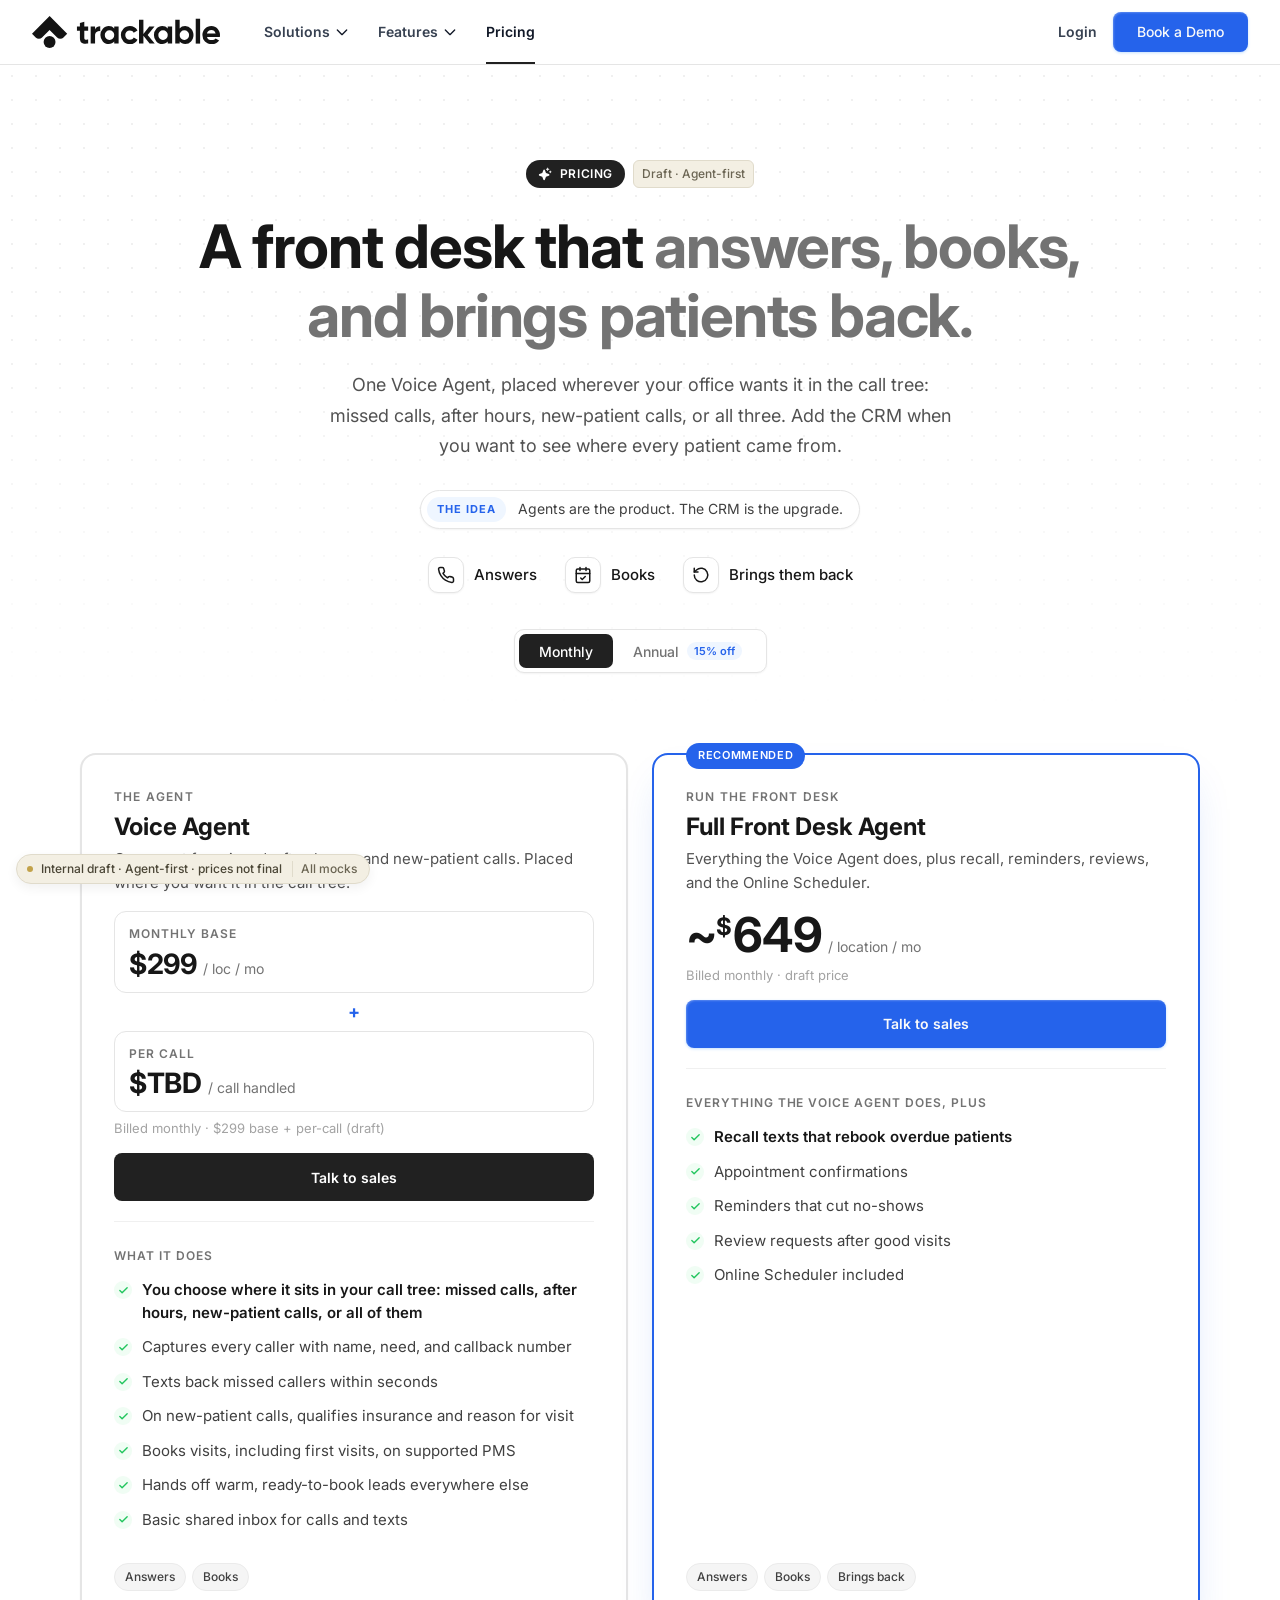
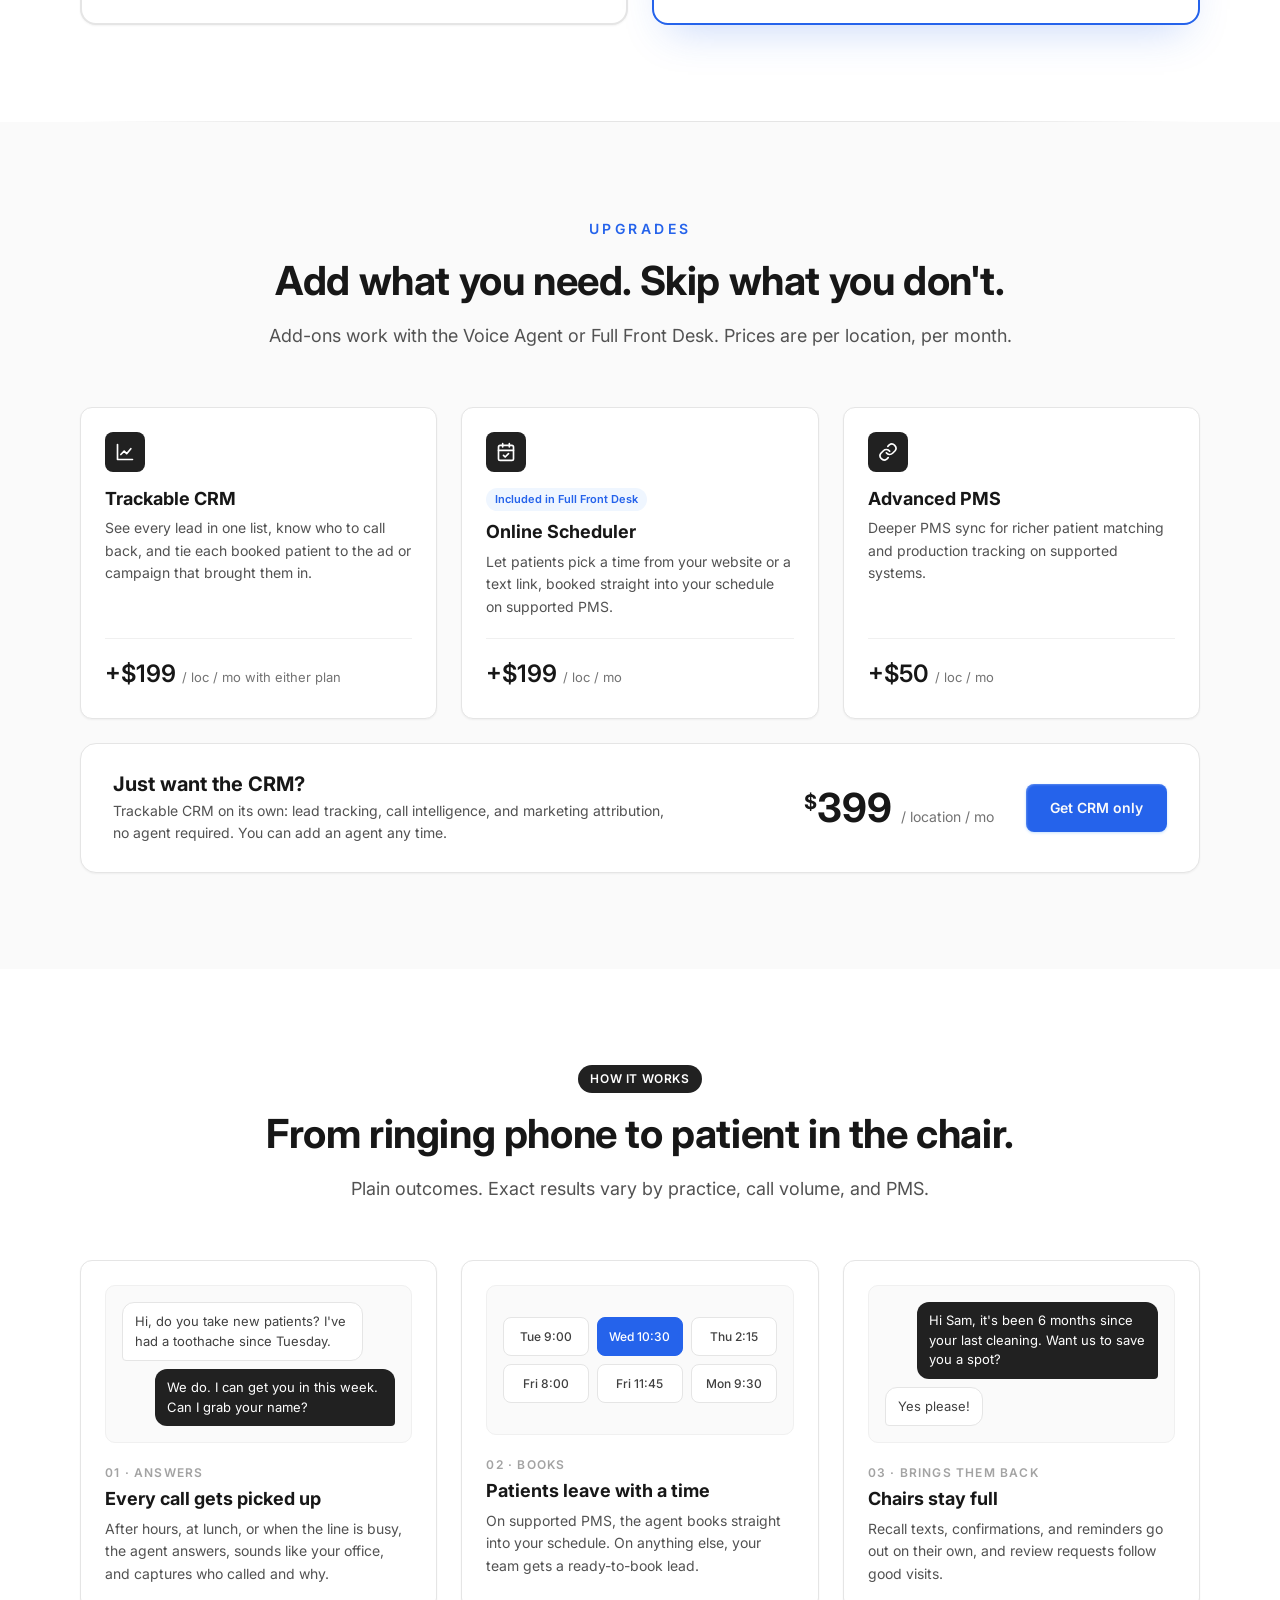
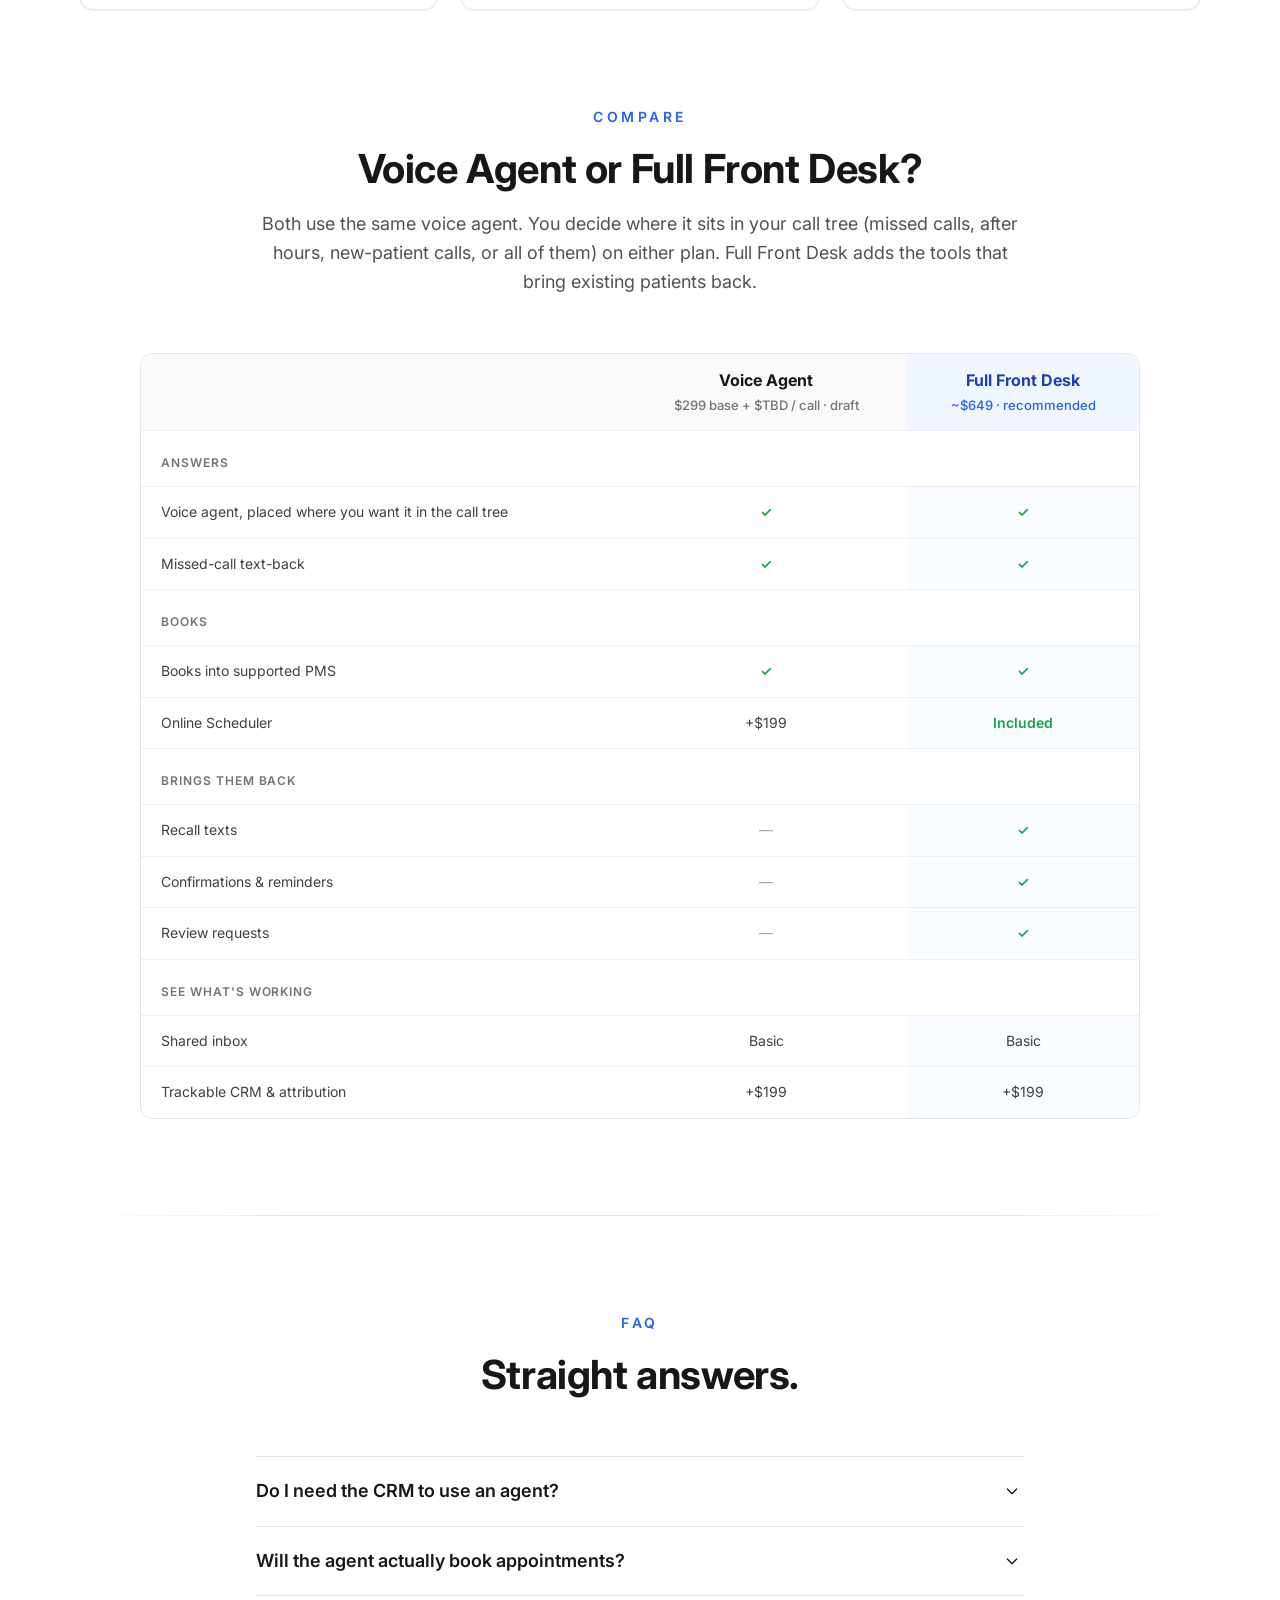
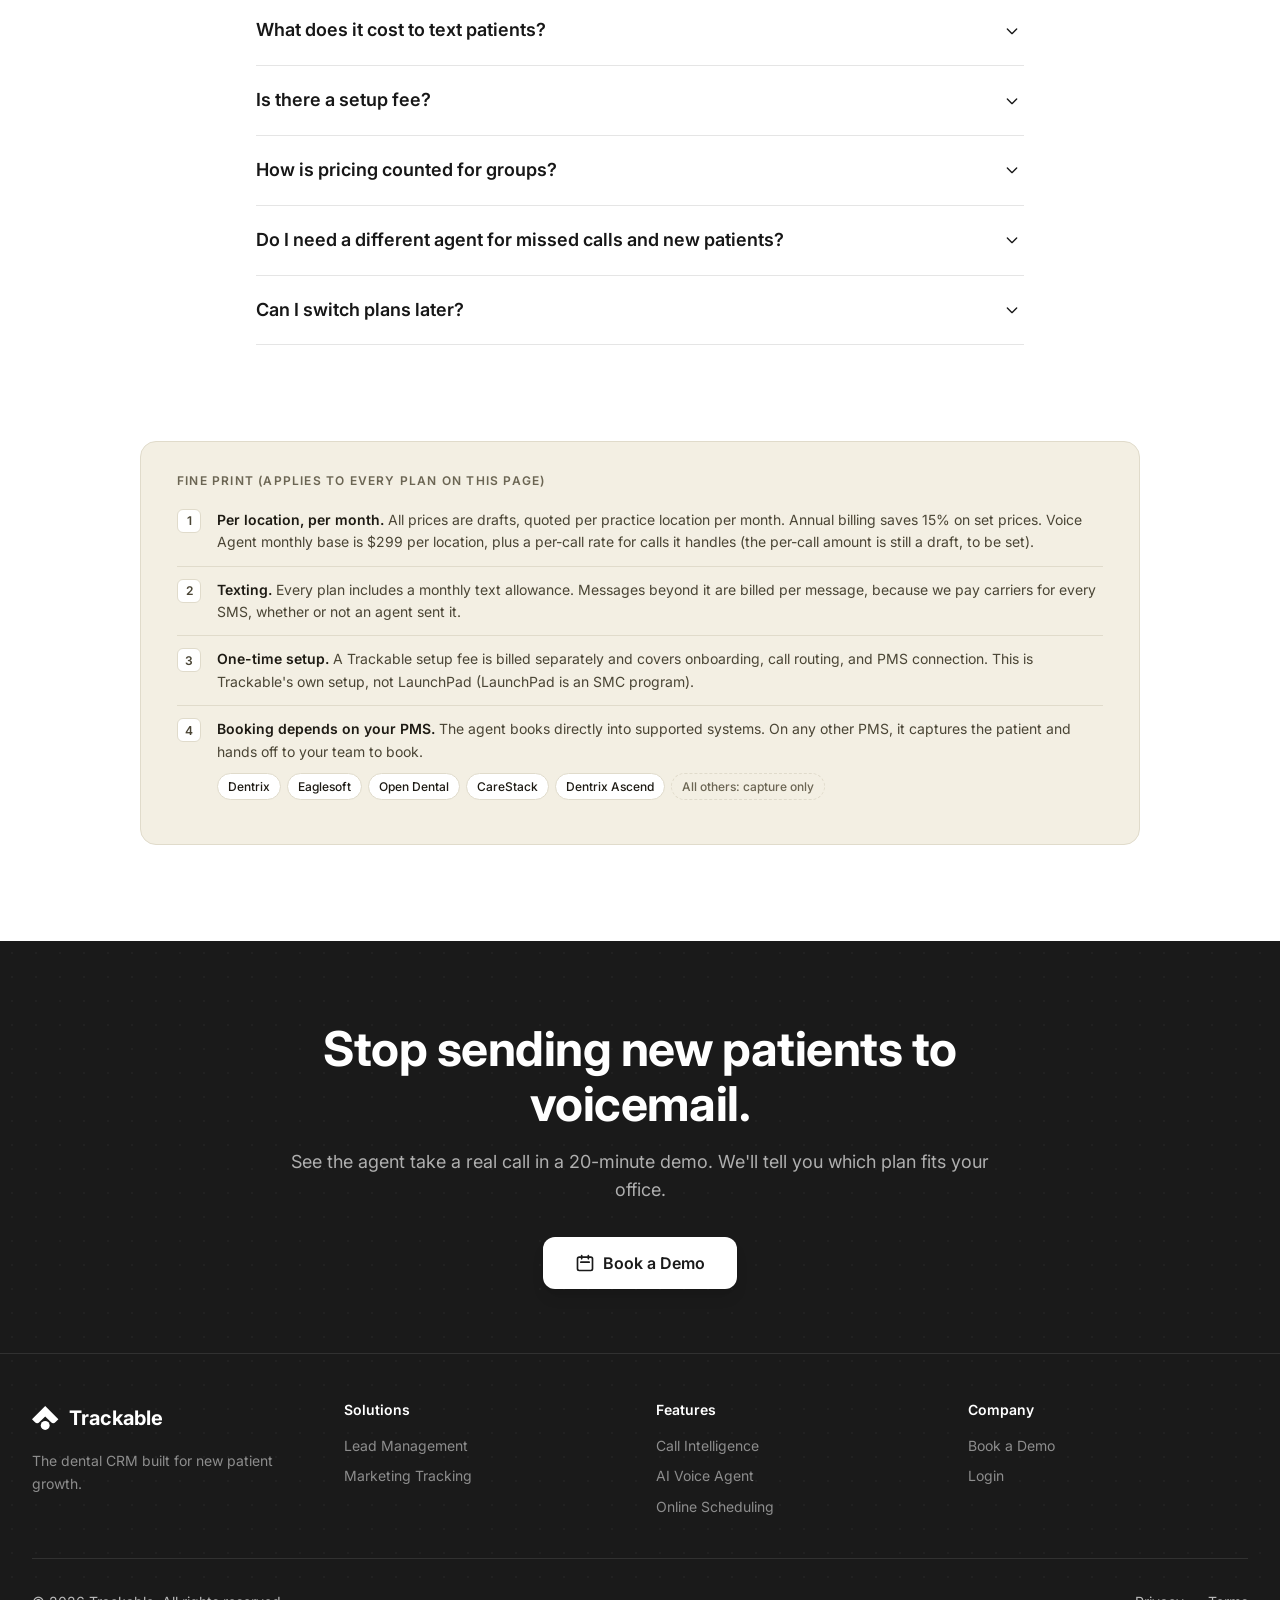
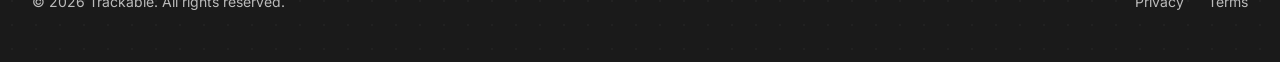
==== commit c1277832: "Set the Voice Agent monthly base to $299 Keep the per-call rate as a draft TBD and show the $299 bas" ====
--- a/pricing-agent-first.html
+++ b/pricing-agent-first.html
@@ -37,11 +37,11 @@
     <div class="tier">The agent</div><h3>Voice Agent</h3>
     <p class="pitch">One agent for missed, after-hours, and new-patient calls. Placed where you want it in the call tree.</p>
     <div class="usage sm">
-      <div class="row"><div class="k">Monthly base</div><div class="v"><b>$TBD</b><small>/ loc / mo</small></div></div>
+      <div class="row"><div class="k">Monthly base</div><div class="v"><b>$<span data-m="299">299</span></b><small>/ loc / mo</small></div></div>
       <div class="plus" aria-hidden="true">+</div>
       <div class="row"><div class="k">Per call</div><div class="v"><b>$TBD</b><small>/ call handled</small></div></div>
     </div>
-    <div class="price-note" data-note-m="Draft · amounts to be set" data-note-a="Draft · annual terms to be set">Draft · amounts to be set</div>
+    <div class="price-note" data-note-m="Billed monthly · $299 base + per-call (draft)" data-note-a="Billed annually · 15% off the $299 base · per-call still draft">Billed monthly · $299 base + per-call (draft)</div>
     <a class="btn btn-dark btn-block" href="https://calendly.com/trackable/demo" target="_blank" rel="noopener">Talk to sales</a>
     <div class="divider-label">What it does</div>
     <ul class="feat">
@@ -101,7 +101,7 @@
 <section class="block tight"><div class="wrap">
   <div class="section-head"><span class="label">Compare</span><h2>Voice Agent or Full Front Desk?</h2><p>Both use the same voice agent. You decide where it sits in your call tree (missed calls, after hours, new-patient calls, or all of them) on either plan. Full Front Desk adds the tools that bring existing patients back.</p></div>
   <div class="table-scroll"><table class="compare">
-    <thead><tr><th></th><th>Voice Agent<small>$TBD base + $TBD / call · draft</small></th><th class="hl">Full Front Desk<small>~$649 · recommended</small></th></tr></thead>
+    <thead><tr><th></th><th>Voice Agent<small>$<span data-m="299">299</span> base + $TBD / call · draft</small></th><th class="hl">Full Front Desk<small>~$649 · recommended</small></th></tr></thead>
     <tbody>
       <tr class="group"><td colspan="3"><span>Answers</span></td></tr>
       <tr><td>Voice agent, placed where you want it in the call tree</td><td class="y">✓</td><td class="y hl">✓</td></tr>
@@ -128,7 +128,7 @@
 <section class="block tight" id="fine-print"><div class="wrap">
 <div class="footnotes">
   <h5>Fine print (applies to every plan on this page)</h5>
-  <div class="fn"><span class="k">1</span><div><b>Per location, per month.</b> All prices are drafts, quoted per practice location per month. Annual billing saves 15% on set prices. Voice Agent pricing is a monthly base plus a per-call rate for calls it handles; both amounts are drafts, to be set.</div></div>
+  <div class="fn"><span class="k">1</span><div><b>Per location, per month.</b> All prices are drafts, quoted per practice location per month. Annual billing saves 15% on set prices. Voice Agent monthly base is $299 per location, plus a per-call rate for calls it handles (the per-call amount is still a draft, to be set).</div></div>
   <div class="fn"><span class="k">2</span><div><b>Texting.</b> Every plan includes a monthly text allowance. Messages beyond it are billed per message, because we pay carriers for every SMS, whether or not an agent sent it.</div></div>
   <div class="fn"><span class="k">3</span><div><b>One-time setup.</b> A Trackable setup fee is billed separately and covers onboarding, call routing, and PMS connection. This is Trackable's own setup, not LaunchPad (LaunchPad is an SMC program).</div></div>
   <div class="fn"><span class="k">4</span><div><b>Booking depends on your PMS.</b> The agent books directly into supported systems. On any other PMS, it captures the patient and hands off to your team to book.
